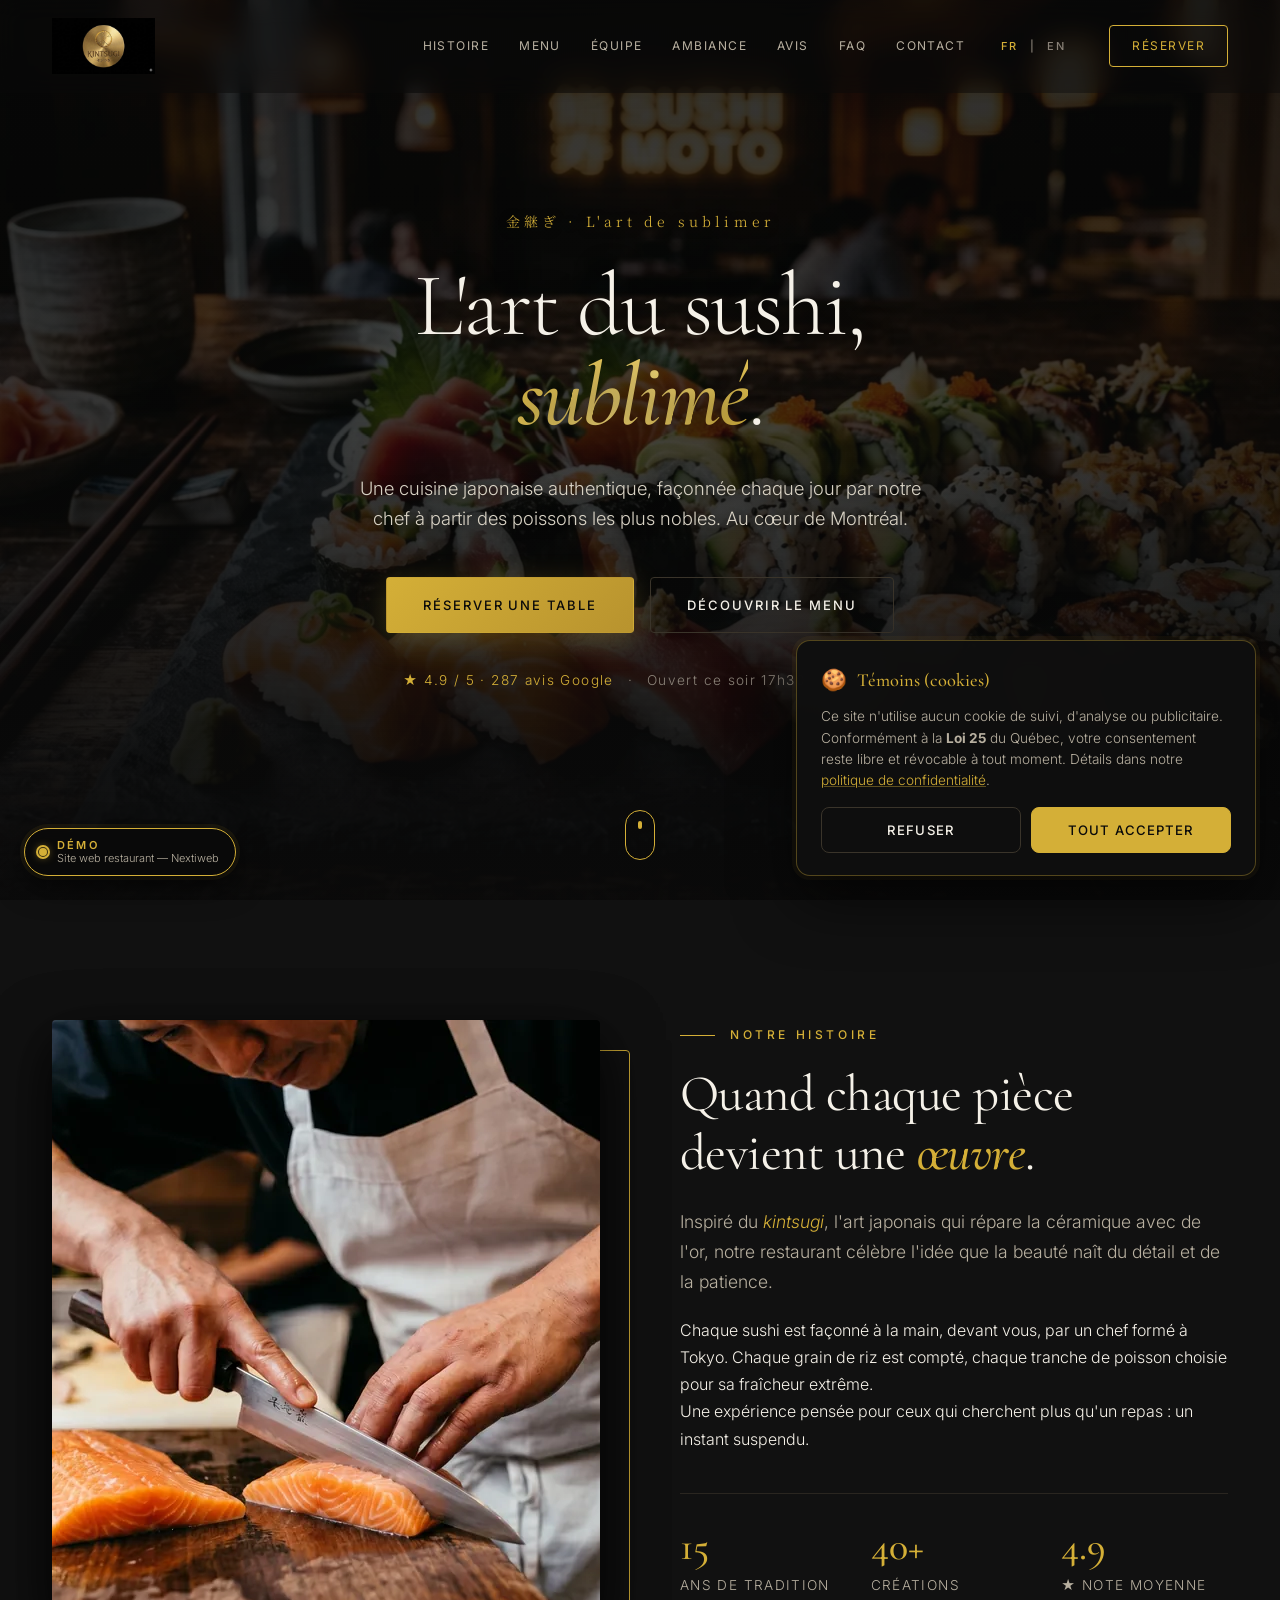
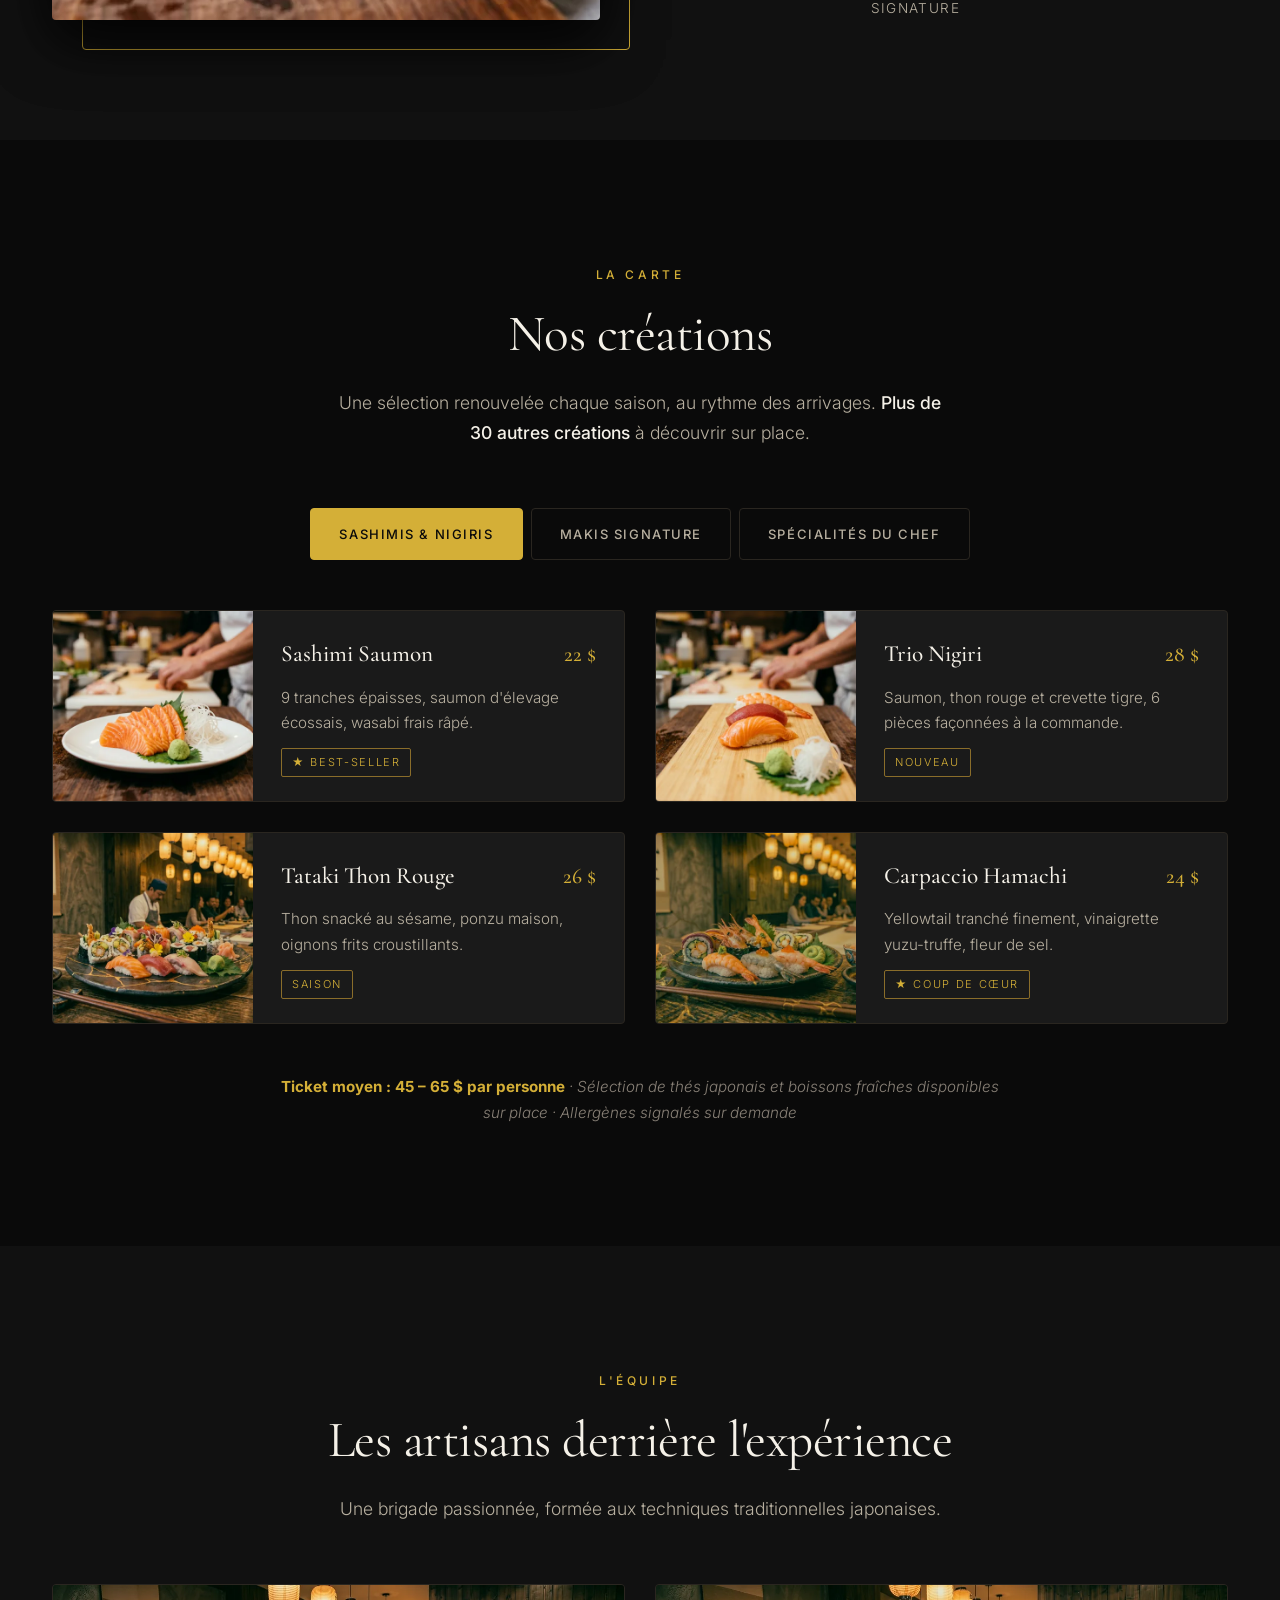
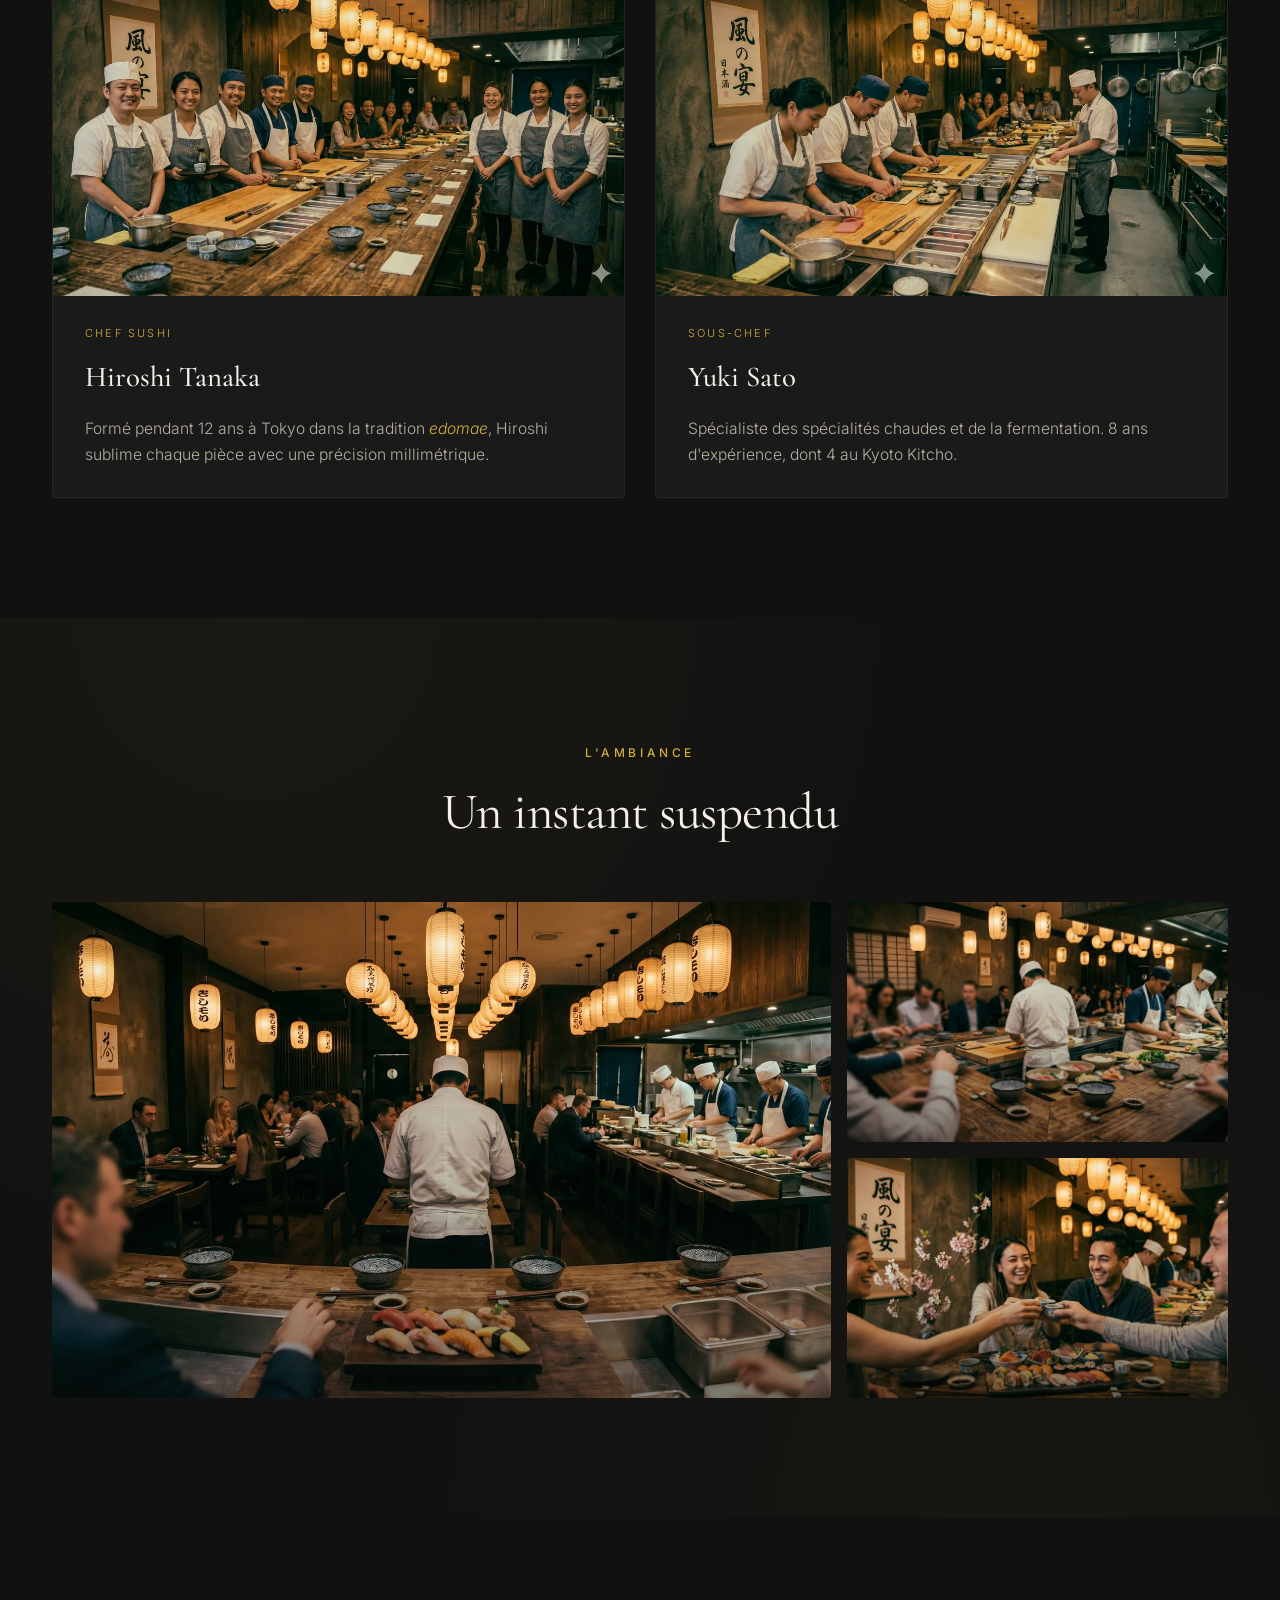
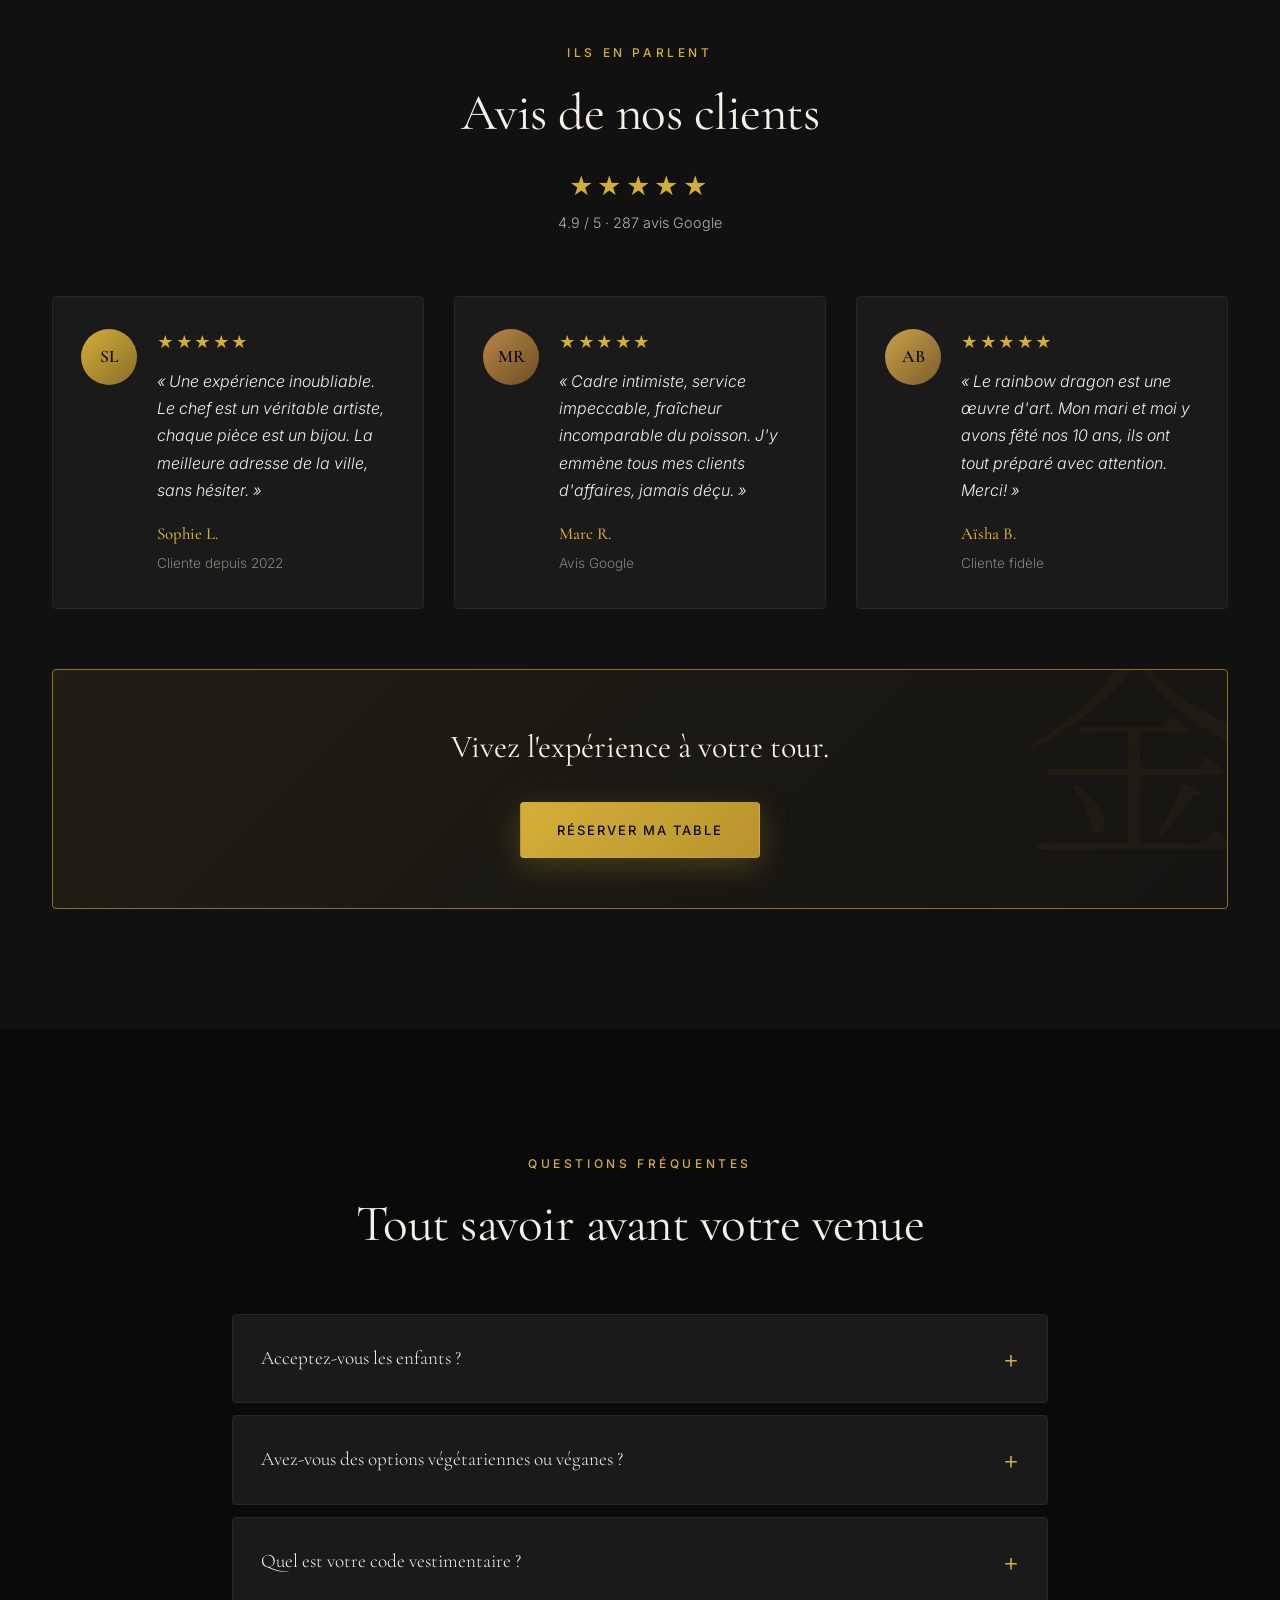
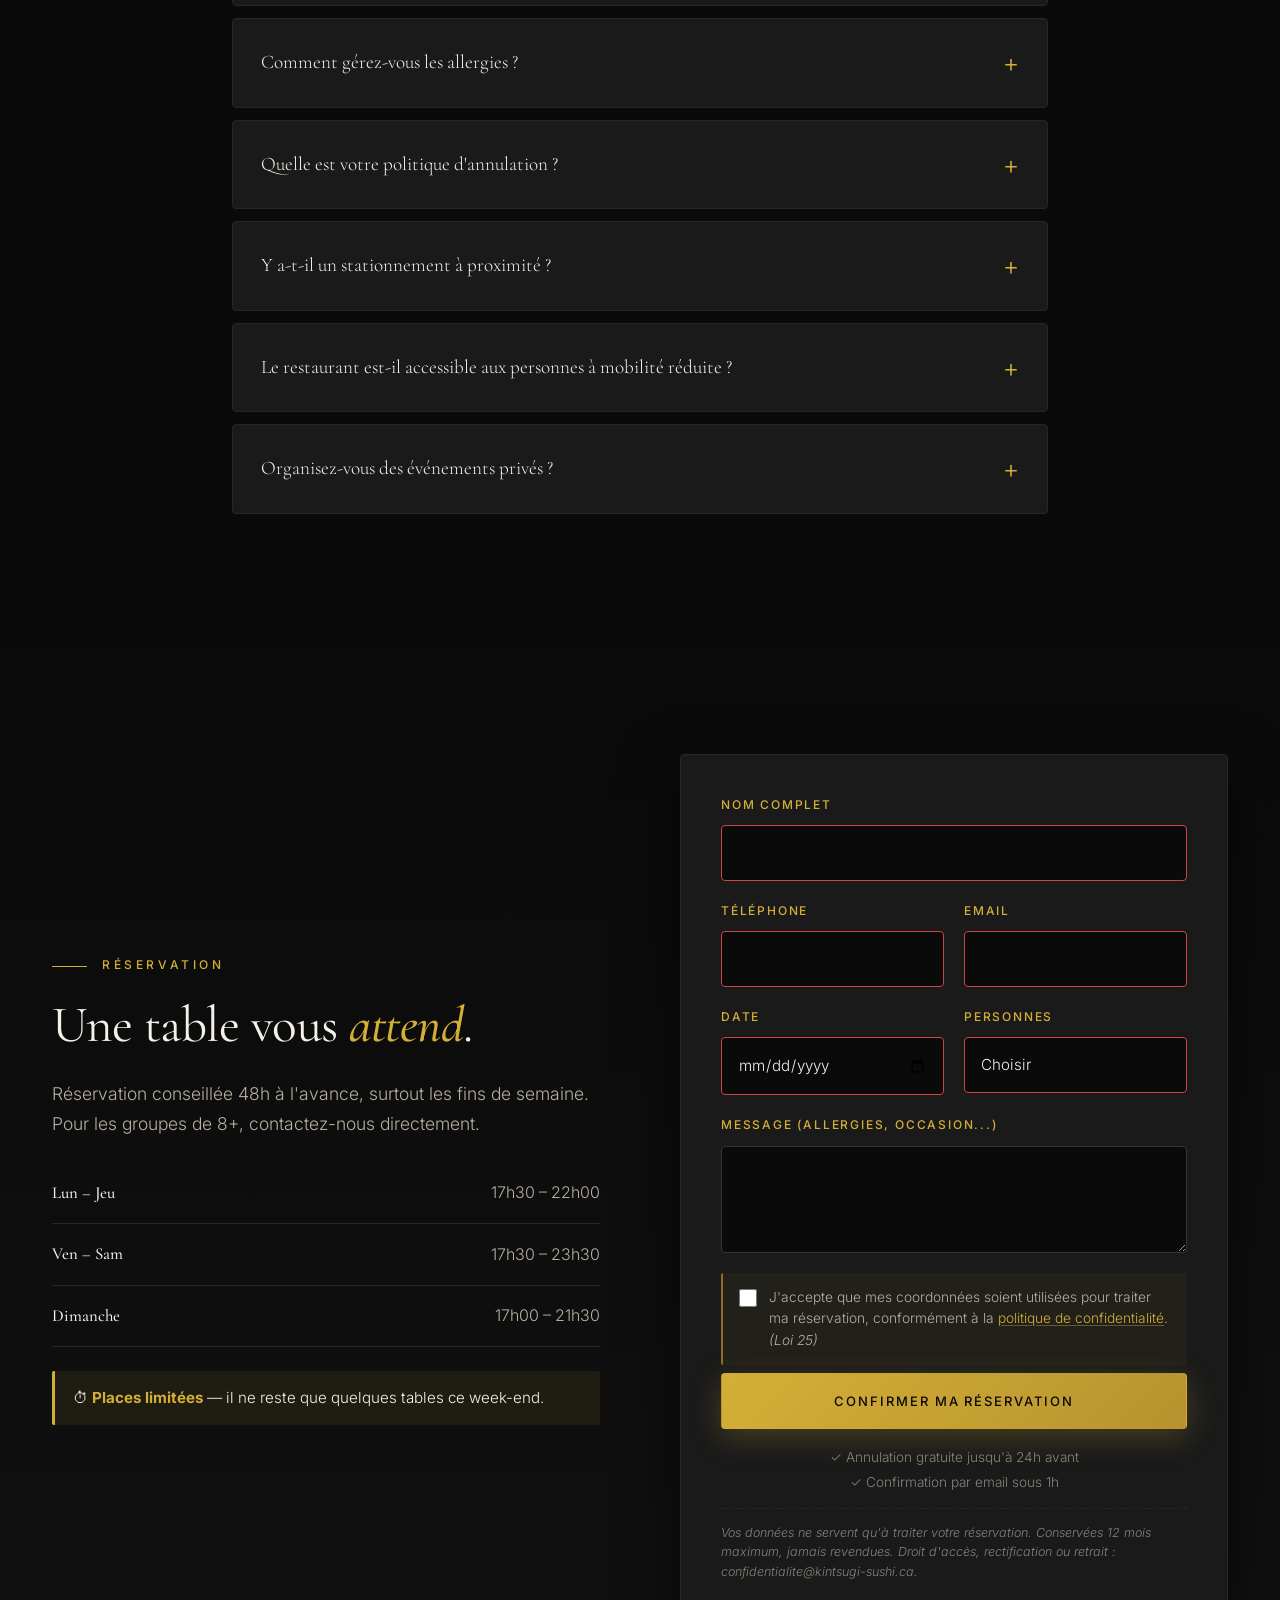
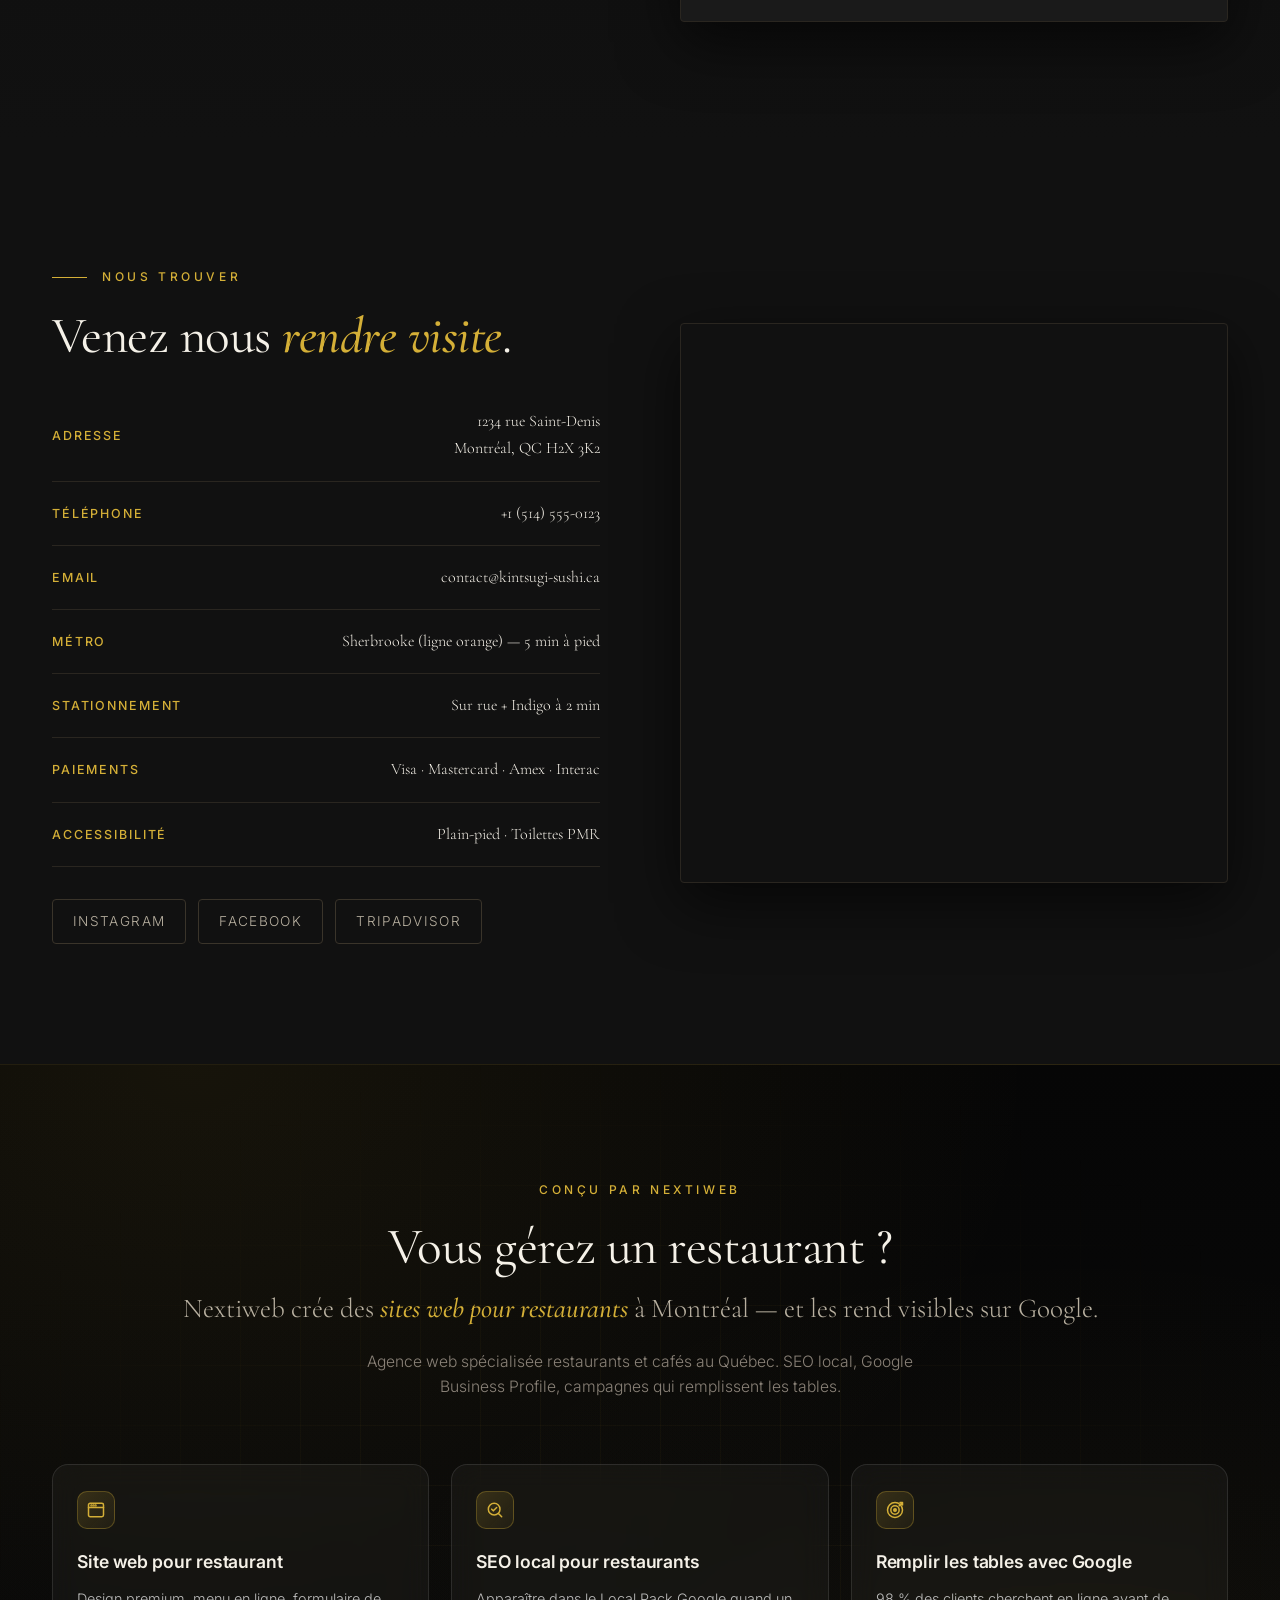
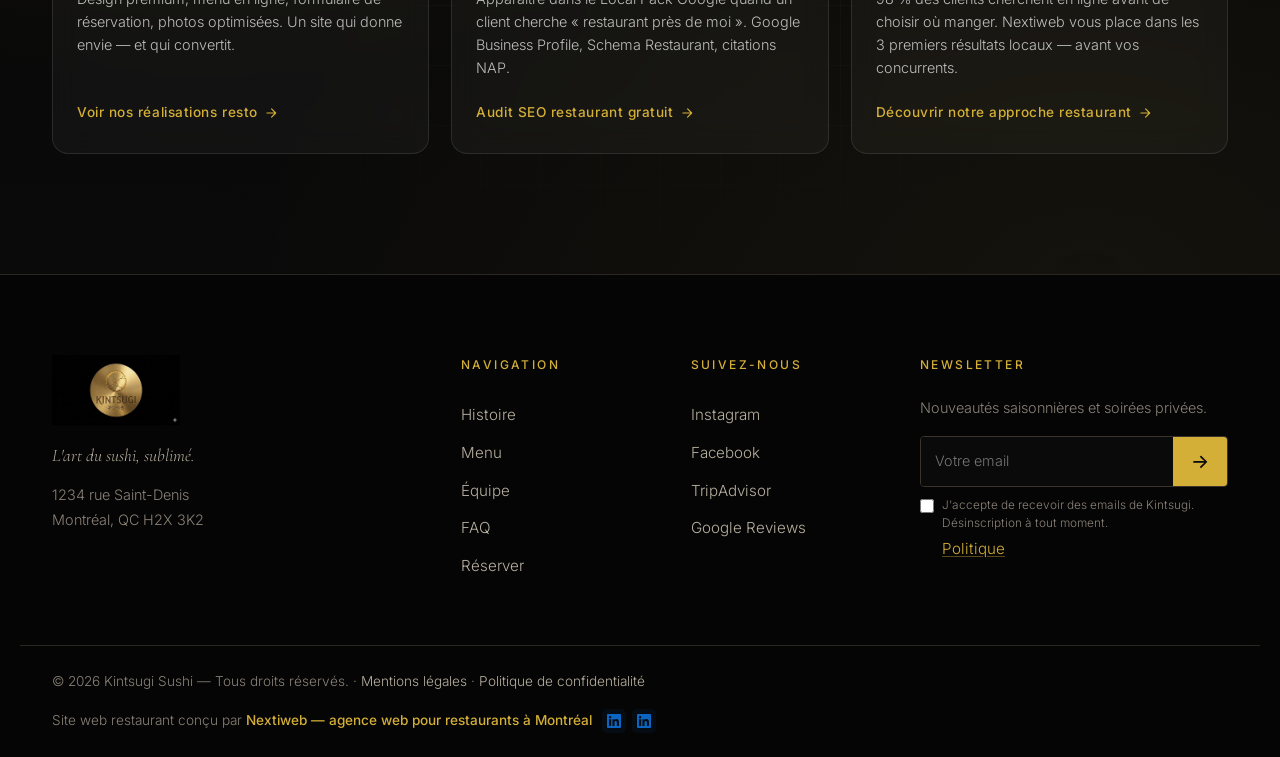
==== index.html @ 2fe322e0 "SEO images : renommage 22 fichiers + alts optimisés restaurant Montréal Noms de fichiers : - Espaces" ====
<!DOCTYPE html>
<html lang="fr-CA">
<head>
  <meta charset="UTF-8" />
  <meta name="viewport" content="width=device-width, initial-scale=1.0" />
  <meta name="theme-color" content="#0a0a0a" />

  <title>Kintsugi Sushi — Restaurant japonais d'exception | Montréal</title>
  <meta name="description" content="Kintsugi Sushi à Montréal : sushis, sashimis et créations signature préparés à la commande par notre chef formé à Tokyo. Réservez votre table en ligne." />
  <meta name="keywords" content="restaurant japonais montreal, sushi montreal, sashimi, omakase, restaurant gastronomique montreal" />
  <meta name="author" content="Kintsugi Sushi" />
  <meta name="robots" content="index, follow" />
  <link rel="canonical" href="https://restaurant-cafe.nextiwebstudio.ca/" />
  <link rel="alternate" hreflang="fr-CA" href="https://restaurant-cafe.nextiwebstudio.ca/" />
  <link rel="alternate" hreflang="en-CA" href="https://restaurant-cafe.nextiwebstudio.ca/index-en.html" />
  <link rel="alternate" hreflang="x-default" href="https://restaurant-cafe.nextiwebstudio.ca/" />

  <!-- Open Graph -->
  <meta property="og:locale" content="fr_CA" />
  <meta property="og:type" content="restaurant.restaurant" />
  <meta property="og:title" content="Kintsugi Sushi — L'art du sushi, sublimé" />
  <meta property="og:description" content="Restaurant japonais d'exception à Montréal. Cuisine traditionnelle, créations signature, ambiance feutrée." />
  <meta property="og:url" content="https://restaurant-cafe.nextiwebstudio.ca/" />
  <meta property="og:image" content="https://restaurant-cafe.nextiwebstudio.ca/images/optimized/site-web-restaurant-montreal-hero.jpg" />
  <meta property="og:image:secure_url" content="https://restaurant-cafe.nextiwebstudio.ca/images/optimized/site-web-restaurant-montreal-hero.jpg" />
  <meta property="og:image:type" content="image/jpeg" />
  <meta property="og:image:width" content="1920" />
  <meta property="og:image:height" content="1047" />
  <meta property="og:image:alt" content="Site web restaurant Montréal — démo réalisée par Nextiweb agence web restaurants" />
  <meta property="og:site_name" content="Kintsugi Sushi" />

  <!-- Twitter Card -->
  <meta name="twitter:card" content="summary_large_image" />
  <meta name="twitter:title" content="Kintsugi Sushi — Montréal" />
  <meta name="twitter:description" content="L'art du sushi, sublimé. Restaurant japonais d'exception à Montréal." />
  <meta name="twitter:image" content="https://restaurant-cafe.nextiwebstudio.ca/images/optimized/site-web-restaurant-montreal-hero.jpg" />

  <!-- Favicon -->
  <link rel="icon" type="image/png" href="images/optimized/logo-restaurant-kintsugi-montreal-transparent.png" />
  <link rel="apple-touch-icon" href="images/optimized/logo-restaurant-kintsugi-fond-noir.png" />

  <!-- Performance hints -->
  <link rel="preconnect" href="https://fonts.googleapis.com" />
  <link rel="preconnect" href="https://fonts.gstatic.com" crossorigin />
  <link rel="preload" as="image" href="images/optimized/site-web-restaurant-montreal-hero.webp" type="image/webp" fetchpriority="high" />
  <link rel="dns-prefetch" href="https://www.openstreetmap.org" />

  <!-- Fonts -->
  <link href="https://fonts.googleapis.com/css2?family=Cormorant+Garamond:wght@300;400;500;600;700&family=Inter:wght@300;400;500;600&family=Noto+Serif+JP:wght@400;600&display=swap" rel="stylesheet" />

  <!-- Styles -->
  <link rel="stylesheet" href="css/style.css" />

  <!-- ============ Schema.org : Restaurant ============ -->
  <script type="application/ld+json">
  {
    "@context": "https://schema.org",
    "@type": "Restaurant",
    "name": "Kintsugi Sushi",
    "image": [
      "https://restaurant-cafe.nextiwebstudio.ca/images/optimized/site-web-restaurant-montreal-hero.jpg",
      "https://restaurant-cafe.nextiwebstudio.ca/images/optimized/salle-restaurant-japonais-montreal.jpg",
      "https://restaurant-cafe.nextiwebstudio.ca/images/optimized/sashimi-saumon-restaurant-montreal.jpg"
    ],
    "@id": "https://restaurant-cafe.nextiwebstudio.ca/",
    "url": "https://restaurant-cafe.nextiwebstudio.ca/",
    "telephone": "+1-514-555-0123",
    "email": "contact@kintsugi-sushi.ca",
    "priceRange": "$$$",
    "servesCuisine": ["Japonais", "Sushi", "Asiatique"],
    "address": {
      "@type": "PostalAddress",
      "streetAddress": "1234 rue Saint-Denis",
      "addressLocality": "Montréal",
      "addressRegion": "QC",
      "postalCode": "H2X 3K2",
      "addressCountry": "CA"
    },
    "geo": {
      "@type": "GeoCoordinates",
      "latitude": 45.5185,
      "longitude": -73.5681
    },
    "openingHoursSpecification": [
      { "@type": "OpeningHoursSpecification", "dayOfWeek": ["Monday","Tuesday","Wednesday","Thursday"], "opens": "17:30", "closes": "22:00" },
      { "@type": "OpeningHoursSpecification", "dayOfWeek": ["Friday","Saturday"], "opens": "17:30", "closes": "23:30" },
      { "@type": "OpeningHoursSpecification", "dayOfWeek": "Sunday", "opens": "17:00", "closes": "21:30" }
    ],
    "acceptsReservations": "True",
    "paymentAccepted": "Visa, Mastercard, American Express, Interac, Comptant",
    "menu": "https://restaurant-cafe.nextiwebstudio.ca/#menu",
    "sameAs": [
      "https://www.instagram.com/kintsugi.sushi",
      "https://www.facebook.com/kintsugi.sushi"
    ]
  }
  </script>
</head>
<body>

  <!-- Skip to content (a11y) -->
  <a href="#main" class="skip-link">Aller au contenu principal</a>

  <!-- ============ HEADER ============ -->
  <header class="header" id="header" role="banner">
    <div class="header__inner">
      <a href="#hero" class="header__logo" aria-label="Kintsugi — Accueil">
        <img src="images/optimized/logo-restaurant-kintsugi-fond-noir.jpg" alt="Logo Kintsugi" width="180" height="98" />
      </a>

      <nav class="header__nav" id="nav" aria-label="Navigation principale">
        <a href="#histoire" class="header__link">Histoire</a>
        <a href="#menu" class="header__link">Menu</a>
        <a href="#equipe" class="header__link">Équipe</a>
        <a href="#ambiance" class="header__link">Ambiance</a>
        <a href="#avis" class="header__link">Avis</a>
        <a href="#faq" class="header__link">FAQ</a>
        <a href="#contact" class="header__link">Contact</a>
        <div class="lang-switch" aria-label="Choix de la langue">
          <a href="index.html" class="lang-switch__link is-active" hreflang="fr-CA" lang="fr-CA">FR</a>
          <span aria-hidden="true">|</span>
          <a href="index-en.html" class="lang-switch__link" hreflang="en-CA" lang="en-CA">EN</a>
        </div>
        <a href="#reserver" class="header__link header__cta">Réserver</a>
      </nav>

      <button class="header__burger" id="burger" aria-label="Ouvrir le menu" aria-expanded="false" aria-controls="nav">
        <span></span><span></span><span></span>
      </button>
    </div>
  </header>

  <main id="main">

  <!-- ============ HERO ============ -->
  <section class="hero" id="hero" aria-label="Présentation Kintsugi">
    <picture class="hero__bg">
      <source srcset="images/optimized/site-web-restaurant-montreal-hero.webp" type="image/webp" />
      <img src="images/optimized/site-web-restaurant-montreal-hero.jpg" alt="Plateau de sushis — site web restaurant gastronomique Montréal par Nextiweb" width="1920" height="1047" fetchpriority="high" />
    </picture>
    <div class="hero__overlay"></div>
    <div class="hero__content">
      <span class="hero__kicker">金継ぎ · L'art de sublimer</span>
      <h1 class="hero__title">L'art du sushi,<br/><em>sublimé</em>.</h1>
      <p class="hero__subtitle">Une cuisine japonaise authentique, façonnée chaque jour par notre chef à partir des poissons les plus nobles. Au cœur de Montréal.</p>
      <div class="hero__actions">
        <a href="#reserver" class="btn btn--gold">Réserver une table</a>
        <a href="#menu" class="btn btn--ghost">Découvrir le menu</a>
      </div>
      <div class="hero__trust">
        <span>★ 4.9 / 5 · 287 avis Google</span>
        <span aria-hidden="true">·</span>
        <span>Ouvert ce soir 17h30 → 22h00</span>
      </div>
    </div>
    <a href="#histoire" class="hero__scroll" aria-label="Défiler vers la suite">
      <span></span>
    </a>
  </section>

  <!-- ============ HISTOIRE ============ -->
  <section class="section section--dark" id="histoire" aria-labelledby="histoire-title">
    <div class="container container--split">
      <div class="split__media">
        <picture>
          <source srcset="images/optimized/chef-sushi-restaurant-japonais-montreal.webp" type="image/webp" />
          <img src="images/optimized/chef-sushi-restaurant-japonais-montreal.jpg" alt="Chef préparant un sushi à la main — restaurant japonais Montréal agence web Nextiweb" width="1100" height="600" loading="lazy" />
        </picture>
        <div class="split__media-deco"></div>
      </div>
      <div class="split__content">
        <span class="eyebrow">Notre histoire</span>
        <h2 id="histoire-title" class="section__title">Quand chaque pièce<br/>devient une <em>œuvre</em>.</h2>
        <p class="section__lead">
          Inspiré du <em>kintsugi</em>, l'art japonais qui répare la céramique avec de l'or, notre restaurant célèbre l'idée que la beauté naît du détail et de la patience.
        </p>
        <p>
          Chaque sushi est façonné à la main, devant vous, par un chef formé à Tokyo. Chaque grain de riz est compté, chaque tranche de poisson choisie pour sa fraîcheur extrême.
        </p>
        <p>
          Une expérience pensée pour ceux qui cherchent plus qu'un repas : un instant suspendu.
        </p>
        <div class="stats">
          <div class="stat"><strong>15</strong><span>ans de tradition</span></div>
          <div class="stat"><strong>40+</strong><span>créations signature</span></div>
          <div class="stat"><strong>4.9</strong><span>★ note moyenne</span></div>
        </div>
      </div>
    </div>
  </section>

  <!-- ============ MENU ============ -->
  <section class="section section--menu" id="menu" aria-labelledby="menu-title">
    <div class="container">
      <div class="section__header">
        <span class="eyebrow">La carte</span>
        <h2 id="menu-title" class="section__title section__title--center">Nos créations</h2>
        <p class="section__lead section__lead--center">
          Une sélection renouvelée chaque saison, au rythme des arrivages. <strong>Plus de 30 autres créations</strong> à découvrir sur place.
        </p>
      </div>

      <div class="menu__tabs" role="tablist" aria-label="Catégories du menu">
        <button class="menu__tab is-active" data-tab="sashimis" role="tab" aria-selected="true">Sashimis &amp; Nigiris</button>
        <button class="menu__tab" data-tab="makis" role="tab" aria-selected="false">Makis Signature</button>
        <button class="menu__tab" data-tab="chauds" role="tab" aria-selected="false">Spécialités du Chef</button>
      </div>

      <!-- Sashimis (3) -->
      <div class="menu__panel is-active" data-panel="sashimis" role="tabpanel">
        <div class="menu__grid">
          <article class="dish">
            <div class="dish__img">
              <picture><source srcset="images/optimized/sashimi-saumon-restaurant-montreal.webp" type="image/webp" /><img src="images/optimized/sashimi-saumon-restaurant-montreal.jpg" alt="Sashimi de saumon frais — restaurant japonais Montréal" width="800" height="436" loading="lazy" /></picture>
            </div>
            <div class="dish__body">
              <div class="dish__head"><h3>Sashimi Saumon</h3><span class="dish__price">22 $</span></div>
              <p>9 tranches épaisses, saumon d'élevage écossais, wasabi frais râpé.</p>
              <span class="dish__tag">★ Best-seller</span>
            </div>
          </article>
          <article class="dish">
            <div class="dish__img">
              <picture><source srcset="images/optimized/trio-nigiri-restaurant-sushi-montreal.webp" type="image/webp" /><img src="images/optimized/trio-nigiri-restaurant-sushi-montreal.jpg" alt="Trio de nigiris façonnés à la main — restaurant sushi Montréal" width="800" height="436" loading="lazy" /></picture>
            </div>
            <div class="dish__body">
              <div class="dish__head"><h3>Trio Nigiri</h3><span class="dish__price">28 $</span></div>
              <p>Saumon, thon rouge et crevette tigre, 6 pièces façonnées à la commande.</p>
              <span class="dish__tag">Nouveau</span>
            </div>
          </article>
          <article class="dish">
            <div class="dish__img">
              <picture><source srcset="images/optimized/tataki-thon-rouge-restaurant-montreal.webp" type="image/webp" /><img src="images/optimized/tataki-thon-rouge-restaurant-montreal.jpg" alt="Tataki de thon rouge — restaurant japonais Montréal" width="800" height="436" loading="lazy" /></picture>
            </div>
            <div class="dish__body">
              <div class="dish__head"><h3>Tataki Thon Rouge</h3><span class="dish__price">26 $</span></div>
              <p>Thon snacké au sésame, ponzu maison, oignons frits croustillants.</p>
              <span class="dish__tag">Saison</span>
            </div>
          </article>
          <article class="dish">
            <div class="dish__img">
              <picture><source srcset="images/optimized/carpaccio-hamachi-restaurant-montreal.webp" type="image/webp" /><img src="images/optimized/carpaccio-hamachi-restaurant-montreal.jpg" alt="Carpaccio Hamachi — restaurant gastronomique Montréal" width="800" height="436" loading="lazy" /></picture>
            </div>
            <div class="dish__body">
              <div class="dish__head"><h3>Carpaccio Hamachi</h3><span class="dish__price">24 $</span></div>
              <p>Yellowtail tranché finement, vinaigrette yuzu-truffe, fleur de sel.</p>
              <span class="dish__tag">★ Coup de cœur</span>
            </div>
          </article>
        </div>
      </div>

      <!-- Makis (4) -->
      <div class="menu__panel" data-panel="makis" role="tabpanel" hidden>
        <div class="menu__grid">
          <article class="dish">
            <div class="dish__img">
              <picture><source srcset="images/optimized/california-roll-restaurant-montreal.webp" type="image/webp" /><img src="images/optimized/california-roll-restaurant-montreal.jpg" alt="California Roll premium — restaurant sushi Montréal" width="800" height="436" loading="lazy" /></picture>
            </div>
            <div class="dish__body">
              <div class="dish__head"><h3>California Premium</h3><span class="dish__price">18 $</span></div>
              <p>Crabe royal, avocat, concombre, tobiko orange. 8 pièces.</p>
              <span class="dish__tag">Classique</span>
            </div>
          </article>
          <article class="dish">
            <div class="dish__img">
              <picture><source srcset="images/optimized/rainbow-dragon-roll-sushi-montreal.webp" type="image/webp" /><img src="images/optimized/rainbow-dragon-roll-sushi-montreal.jpg" alt="Rainbow Dragon Roll signature — restaurant japonais Montréal" width="800" height="436" loading="lazy" /></picture>
            </div>
            <div class="dish__body">
              <div class="dish__head"><h3>Rainbow Dragon</h3><span class="dish__price">26 $</span></div>
              <p>Roll signature, 5 poissons en arc-en-ciel, sauce ponzu maison.</p>
              <span class="dish__tag">★ Signature</span>
            </div>
          </article>
          <article class="dish">
            <div class="dish__img">
              <picture><source srcset="images/optimized/spicy-tuna-roll-sushi-restaurant-montreal.webp" type="image/webp" /><img src="images/optimized/spicy-tuna-roll-sushi-restaurant-montreal.jpg" alt="Spicy Tuna Roll — restaurant sushi Montréal" width="800" height="436" loading="lazy" /></picture>
            </div>
            <div class="dish__body">
              <div class="dish__head"><h3>Spicy Tuna</h3><span class="dish__price">19 $</span></div>
              <p>Thon rouge épicé, mayo togarashi, concombre, sésame noir. 8 pièces.</p>
              <span class="dish__tag">Épicé</span>
            </div>
          </article>
          <article class="dish">
            <div class="dish__img">
              <picture><source srcset="images/optimized/maki-vegetarien-restaurant-montreal.webp" type="image/webp" /><img src="images/optimized/maki-vegetarien-restaurant-montreal.jpg" alt="Maki végétarien — restaurant Montréal site web Nextiweb" width="800" height="436" loading="lazy" /></picture>
            </div>
            <div class="dish__body">
              <div class="dish__head"><h3>Jardin du Chef</h3><span class="dish__price">16 $</span></div>
              <p>Avocat, mangue, concombre, asperge tempura, sauce miso doux. 100% végétarien.</p>
              <span class="dish__tag">🌱 Végé</span>
            </div>
          </article>
        </div>
      </div>

      <!-- Spécialités (3) -->
      <div class="menu__panel" data-panel="chauds" role="tabpanel" hidden>
        <div class="menu__grid">
          <article class="dish">
            <div class="dish__img">
              <picture><source srcset="images/optimized/chirashi-chef-restaurant-japonais-montreal.webp" type="image/webp" /><img src="images/optimized/chirashi-chef-restaurant-japonais-montreal.jpg" alt="Chirashi du chef — restaurant gastronomique japonais Montréal" width="800" height="436" loading="lazy" /></picture>
            </div>
            <div class="dish__body">
              <div class="dish__head"><h3>Chirashi du Chef</h3><span class="dish__price">32 $</span></div>
              <p>Bol de riz vinaigré, 8 poissons crus de saison, ikura, tamago.</p>
              <span class="dish__tag">★ Best-seller</span>
            </div>
          </article>
          <article class="dish">
            <div class="dish__img">
              <picture><source srcset="images/optimized/tartare-thon-restaurant-gastronomique-montreal.webp" type="image/webp" /><img src="images/optimized/tartare-thon-restaurant-gastronomique-montreal.jpg" alt="Tartare de thon rouge akami — restaurant japonais Montréal" width="800" height="436" loading="lazy" /></picture>
            </div>
            <div class="dish__body">
              <div class="dish__head"><h3>Tartare Akami</h3><span class="dish__price">24 $</span></div>
              <p>Thon rouge taillé au couteau, huile de sésame, gingembre confit.</p>
              <span class="dish__tag">Saison</span>
            </div>
          </article>
          <article class="dish">
            <div class="dish__img">
              <picture><source srcset="images/optimized/omakase-menu-restaurant-gastronomique-montreal.webp" type="image/webp" /><img src="images/optimized/omakase-menu-restaurant-gastronomique-montreal.jpg" alt="Omakase 7 services — restaurant gastronomique Montréal" width="800" height="436" loading="lazy" /></picture>
            </div>
            <div class="dish__body">
              <div class="dish__head"><h3>Omakase 7 services</h3><span class="dish__price">95 $</span></div>
              <p>Menu dégustation surprise composé devant vous par le chef. Réservation requise.</p>
              <span class="dish__tag">★ Expérience</span>
            </div>
          </article>
          <article class="dish">
            <div class="dish__img">
              <picture><source srcset="images/optimized/carpaccio-hamachi-restaurant-montreal.webp" type="image/webp" /><img src="images/optimized/carpaccio-hamachi-restaurant-montreal.jpg" alt="Bento découverte — restaurant japonais Montréal Nextiweb" width="800" height="436" loading="lazy" /></picture>
            </div>
            <div class="dish__body">
              <div class="dish__head"><h3>Bento Découverte</h3><span class="dish__price">36 $</span></div>
              <p>Plateau dégustation : 8 préparations en miniature, idéal pour partager à deux.</p>
              <span class="dish__tag">À partager</span>
            </div>
          </article>
        </div>
      </div>

      <p class="menu__note">
        <strong>Ticket moyen : 45 – 65 $ par personne</strong> · Sélection de thés japonais et boissons fraîches disponibles sur place · Allergènes signalés sur demande
      </p>
    </div>
  </section>

  <!-- ============ ÉQUIPE ============ -->
  <section class="section section--dark" id="equipe" aria-labelledby="equipe-title">
    <div class="container">
      <div class="section__header">
        <span class="eyebrow">L'équipe</span>
        <h2 id="equipe-title" class="section__title section__title--center">Les artisans derrière l'expérience</h2>
        <p class="section__lead section__lead--center">
          Une brigade passionnée, formée aux techniques traditionnelles japonaises.
        </p>
      </div>
      <div class="team">
        <article class="team__member">
          <div class="team__photo">
            <picture><source srcset="images/optimized/chef-sushi-restaurant-montreal-nextiweb.webp" type="image/webp" /><img src="images/optimized/chef-sushi-restaurant-montreal-nextiweb.jpg" alt="Chef sushi restaurant japonais Montréal — site web réalisé par Nextiweb agence web" width="1100" height="600" loading="lazy" /></picture>
          </div>
          <div class="team__info">
            <span class="team__role">Chef Sushi</span>
            <h3>Hiroshi Tanaka</h3>
            <p>Formé pendant 12 ans à Tokyo dans la tradition <em>edomae</em>, Hiroshi sublime chaque pièce avec une précision millimétrique.</p>
          </div>
        </article>
        <article class="team__member">
          <div class="team__photo">
            <picture><source srcset="images/optimized/equipe-restaurant-japonais-montreal.webp" type="image/webp" /><img src="images/optimized/equipe-restaurant-japonais-montreal.jpg" alt="Équipe restaurant japonais Montréal — Nextiweb agence web restaurants" width="1100" height="600" loading="lazy" /></picture>
          </div>
          <div class="team__info">
            <span class="team__role">Sous-Chef</span>
            <h3>Yuki Sato</h3>
            <p>Spécialiste des spécialités chaudes et de la fermentation. 8 ans d'expérience, dont 4 au Kyoto Kitcho.</p>
          </div>
        </article>
      </div>
    </div>
  </section>

  <!-- ============ AMBIANCE ============ -->
  <section class="section section--ambiance" id="ambiance" aria-labelledby="ambiance-title">
    <div class="container">
      <div class="section__header">
        <span class="eyebrow">L'ambiance</span>
        <h2 id="ambiance-title" class="section__title section__title--center">Un instant suspendu</h2>
      </div>
      <div class="gallery">
        <div class="gallery__item gallery__item--lg">
          <picture><source srcset="images/optimized/salle-restaurant-japonais-montreal.webp" type="image/webp" /><img src="images/optimized/salle-restaurant-japonais-montreal.jpg" alt="Salle restaurant japonais Montréal — exemple site web restaurant par Nextiweb" width="1600" height="873" loading="lazy" /></picture>
        </div>
        <div class="gallery__item">
          <picture><source srcset="images/optimized/comptoir-chef-sushi-montreal.webp" type="image/webp" /><img src="images/optimized/comptoir-chef-sushi-montreal.jpg" alt="Comptoir chef sushi — restaurant Montréal site web professionnel" width="900" height="491" loading="lazy" /></picture>
        </div>
        <div class="gallery__item">
          <picture><source srcset="images/optimized/ambiance-restaurant-montreal-soiree.webp" type="image/webp" /><img src="images/optimized/ambiance-restaurant-montreal-soiree.jpg" alt="Ambiance soirée restaurant Montréal — site web restaurant Nextiweb" width="900" height="491" loading="lazy" /></picture>
        </div>
      </div>
    </div>
  </section>

  <!-- ============ AVIS ============ -->
  <section class="section section--dark" id="avis" aria-labelledby="avis-title">
    <div class="container">
      <div class="section__header">
        <span class="eyebrow">Ils en parlent</span>
        <h2 id="avis-title" class="section__title section__title--center">Avis de nos clients</h2>
        <div class="rating">
          <span class="rating__stars" aria-hidden="true">★★★★★</span>
          <span class="rating__text">4.9 / 5 · 287 avis Google</span>
        </div>
      </div>

      <div class="reviews">
        <article class="review">
          <div class="review__avatar" style="--c1:#d4af37; --c2:#8a6d2a;" aria-hidden="true">SL</div>
          <div class="review__body">
            <div class="review__stars" aria-label="5 étoiles sur 5">★★★★★</div>
            <p>« Une expérience inoubliable. Le chef est un véritable artiste, chaque pièce est un bijou. La meilleure adresse de la ville, sans hésiter. »</p>
            <strong>Sophie L.</strong><span>Cliente depuis 2022</span>
          </div>
        </article>
        <article class="review">
          <div class="review__avatar" style="--c1:#b88746; --c2:#6e4f25;" aria-hidden="true">MR</div>
          <div class="review__body">
            <div class="review__stars" aria-label="5 étoiles sur 5">★★★★★</div>
            <p>« Cadre intimiste, service impeccable, fraîcheur incomparable du poisson. J'y emmène tous mes clients d'affaires, jamais déçu. »</p>
            <strong>Marc R.</strong><span>Avis Google</span>
          </div>
        </article>
        <article class="review">
          <div class="review__avatar" style="--c1:#c9a14a; --c2:#7c5e2a;" aria-hidden="true">AB</div>
          <div class="review__body">
            <div class="review__stars" aria-label="5 étoiles sur 5">★★★★★</div>
            <p>« Le rainbow dragon est une œuvre d'art. Mon mari et moi y avons fêté nos 10 ans, ils ont tout préparé avec attention. Merci! »</p>
            <strong>Aïsha B.</strong><span>Cliente fidèle</span>
          </div>
        </article>
      </div>

      <div class="cta-banner">
        <h3>Vivez l'expérience à votre tour.</h3>
        <a href="#reserver" class="btn btn--gold">Réserver ma table</a>
      </div>
    </div>
  </section>

  <!-- ============ FAQ ============ -->
  <section class="section section--menu" id="faq" aria-labelledby="faq-title">
    <div class="container container--narrow">
      <div class="section__header">
        <span class="eyebrow">Questions fréquentes</span>
        <h2 id="faq-title" class="section__title section__title--center">Tout savoir avant votre venue</h2>
      </div>

      <div class="faq" itemscope itemtype="https://schema.org/FAQPage">
        <details class="faq__item" itemscope itemprop="mainEntity" itemtype="https://schema.org/Question">
          <summary itemprop="name">Acceptez-vous les enfants ?</summary>
          <div itemscope itemprop="acceptedAnswer" itemtype="https://schema.org/Answer">
            <p itemprop="text">Oui, les enfants sont les bienvenus. Une chaise haute est disponible sur demande, et notre chef peut adapter certaines créations pour les jeunes palais.</p>
          </div>
        </details>
        <details class="faq__item" itemscope itemprop="mainEntity" itemtype="https://schema.org/Question">
          <summary itemprop="name">Avez-vous des options végétariennes ou véganes ?</summary>
          <div itemscope itemprop="acceptedAnswer" itemtype="https://schema.org/Answer">
            <p itemprop="text">Absolument. Notre maki "Jardin du Chef" est 100% végétarien, et plusieurs créations peuvent être adaptées en vegan. Signalez vos préférences à la réservation.</p>
          </div>
        </details>
        <details class="faq__item" itemscope itemprop="mainEntity" itemtype="https://schema.org/Question">
          <summary itemprop="name">Quel est votre code vestimentaire ?</summary>
          <div itemscope itemprop="acceptedAnswer" itemtype="https://schema.org/Answer">
            <p itemprop="text">Tenue de ville recommandée (smart casual). Pas de tenue de sport ni de short. Nous tenons à préserver l'atmosphère raffinée du restaurant.</p>
          </div>
        </details>
        <details class="faq__item" itemscope itemprop="mainEntity" itemtype="https://schema.org/Question">
          <summary itemprop="name">Comment gérez-vous les allergies ?</summary>
          <div itemscope itemprop="acceptedAnswer" itemtype="https://schema.org/Answer">
            <p itemprop="text">Tous les allergènes sont signalés sur demande. Mentionnez vos allergies à la réservation : notre chef adaptera votre menu en conséquence.</p>
          </div>
        </details>
        <details class="faq__item" itemscope itemprop="mainEntity" itemtype="https://schema.org/Question">
          <summary itemprop="name">Quelle est votre politique d'annulation ?</summary>
          <div itemscope itemprop="acceptedAnswer" itemtype="https://schema.org/Answer">
            <p itemprop="text">Annulation gratuite jusqu'à 24h avant la réservation. Au-delà, des frais de 25 $/personne peuvent s'appliquer pour les groupes de 6+.</p>
          </div>
        </details>
        <details class="faq__item" itemscope itemprop="mainEntity" itemtype="https://schema.org/Question">
          <summary itemprop="name">Y a-t-il un stationnement à proximité ?</summary>
          <div itemscope itemprop="acceptedAnswer" itemtype="https://schema.org/Answer">
            <p itemprop="text">Stationnement payant sur rue (gratuit après 21h). Stationnement Indigo à 2 minutes à pied. Métro Sherbrooke (ligne orange) à 5 minutes.</p>
          </div>
        </details>
        <details class="faq__item" itemscope itemprop="mainEntity" itemtype="https://schema.org/Question">
          <summary itemprop="name">Le restaurant est-il accessible aux personnes à mobilité réduite ?</summary>
          <div itemscope itemprop="acceptedAnswer" itemtype="https://schema.org/Answer">
            <p itemprop="text">Oui, l'entrée est de plain-pied et nos toilettes sont accessibles PMR. N'hésitez pas à nous prévenir pour réserver une table adaptée.</p>
          </div>
        </details>
        <details class="faq__item" itemscope itemprop="mainEntity" itemtype="https://schema.org/Question">
          <summary itemprop="name">Organisez-vous des événements privés ?</summary>
          <div itemscope itemprop="acceptedAnswer" itemtype="https://schema.org/Answer">
            <p itemprop="text">Oui, privatisations possibles à partir de 20 personnes. Anniversaires, événements d'entreprise, fiançailles : contactez-nous pour un devis personnalisé.</p>
          </div>
        </details>
      </div>
    </div>
  </section>

  <!-- ============ RÉSERVATION ============ -->
  <section class="section section--reserve" id="reserver" aria-labelledby="reserver-title">
    <div class="container container--split">
      <div class="split__content">
        <span class="eyebrow">Réservation</span>
        <h2 id="reserver-title" class="section__title">Une table vous <em>attend</em>.</h2>
        <p class="section__lead">
          Réservation conseillée 48h à l'avance, surtout les fins de semaine. Pour les groupes de 8+, contactez-nous directement.
        </p>
        <ul class="info-list">
          <li><strong>Lun – Jeu</strong><span>17h30 – 22h00</span></li>
          <li><strong>Ven – Sam</strong><span>17h30 – 23h30</span></li>
          <li><strong>Dimanche</strong><span>17h00 – 21h30</span></li>
        </ul>
        <p class="reserve__urgency">⏱ <strong>Places limitées</strong> — il ne reste que quelques tables ce week-end.</p>
      </div>

      <form class="form" id="reservationForm" novalidate aria-label="Formulaire de réservation">
        <div class="form__row">
          <label class="form__field">
            <span>Nom complet</span>
            <input type="text" name="name" required autocomplete="name" />
          </label>
        </div>
        <div class="form__row form__row--2">
          <label class="form__field">
            <span>Téléphone</span>
            <input type="tel" name="phone" required autocomplete="tel" />
          </label>
          <label class="form__field">
            <span>Email</span>
            <input type="email" name="email" required autocomplete="email" />
          </label>
        </div>
        <div class="form__row form__row--2">
          <label class="form__field">
            <span>Date</span>
            <input type="date" name="date" required />
          </label>
          <label class="form__field">
            <span>Personnes</span>
            <select name="guests" required>
              <option value="">Choisir</option>
              <option>1 personne</option>
              <option>2 personnes</option>
              <option>3 personnes</option>
              <option>4 personnes</option>
              <option>5 personnes</option>
              <option>6 personnes</option>
              <option>7+ personnes</option>
            </select>
          </label>
        </div>
        <div class="form__row">
          <label class="form__field">
            <span>Message (allergies, occasion...)</span>
            <textarea name="message" rows="3"></textarea>
          </label>
        </div>

        <div class="form__consent">
          <label>
            <input type="checkbox" name="consent" required />
            <span>J'accepte que mes coordonnées soient utilisées pour traiter ma réservation, conformément à la <a href="politique-confidentialite.html">politique de confidentialité</a>. <em>(Loi 25)</em></span>
          </label>
        </div>

        <button type="submit" class="btn btn--gold btn--full">Confirmer ma réservation</button>
        <p class="form__note">
          ✓ Annulation gratuite jusqu'à 24h avant<br/>
          ✓ Confirmation par email sous 1h
        </p>
        <p class="form__privacy-info">
          Vos données ne servent qu'à traiter votre réservation. Conservées 12 mois maximum, jamais revendues. Droit d'accès, rectification ou retrait : <a href="mailto:confidentialite@kintsugi-sushi.ca">confidentialite@kintsugi-sushi.ca</a>.
        </p>
      </form>
    </div>
  </section>

  <!-- ============ CONTACT ============ -->
  <section class="section section--contact" id="contact" aria-labelledby="contact-title">
    <div class="container container--split">
      <div class="split__content">
        <span class="eyebrow">Nous trouver</span>
        <h2 id="contact-title" class="section__title">Venez nous <em>rendre visite</em>.</h2>
        <ul class="info-list info-list--lg">
          <li>
            <strong>Adresse</strong>
            <span>1234 rue Saint-Denis<br/>Montréal, QC H2X 3K2</span>
          </li>
          <li>
            <strong>Téléphone</strong>
            <a href="tel:+15145550123">+1 (514) 555-0123</a>
          </li>
          <li>
            <strong>Email</strong>
            <a href="mailto:contact@kintsugi-sushi.ca">contact@kintsugi-sushi.ca</a>
          </li>
          <li>
            <strong>Métro</strong>
            <span>Sherbrooke (ligne orange) — 5 min à pied</span>
          </li>
          <li>
            <strong>Stationnement</strong>
            <span>Sur rue + Indigo à 2 min</span>
          </li>
          <li>
            <strong>Paiements</strong>
            <span>Visa · Mastercard · Amex · Interac</span>
          </li>
          <li>
            <strong>Accessibilité</strong>
            <span>Plain-pied · Toilettes PMR</span>
          </li>
        </ul>
        <div class="socials">
          <a href="#" aria-label="Instagram Kintsugi">Instagram</a>
          <a href="#" aria-label="Facebook Kintsugi">Facebook</a>
          <a href="#" aria-label="Voir nos avis TripAdvisor">TripAdvisor</a>
        </div>
      </div>
      <div class="map">
        <iframe
          src="https://www.openstreetmap.org/export/embed.html?bbox=-73.5731%2C45.5135%2C-73.5631%2C45.5235&amp;layer=mapnik"
          loading="lazy" referrerpolicy="no-referrer-when-downgrade"
          title="Carte localisation Kintsugi Sushi à Montréal"></iframe>
      </div>
    </div>
  </section>

  </main>

  <!-- ============ NEXTIWEB SERVICES ============ -->
  <section class="nextiweb" id="nextiweb-services" aria-labelledby="nextiweb-title">
    <div class="nextiweb__bg" aria-hidden="true"></div>
    <div class="container">
      <div class="nextiweb__header">
        <span class="eyebrow">Conçu par Nextiweb</span>
        <h2 id="nextiweb-title" class="section__title section__title--center">Vous gérez un restaurant&nbsp;?</h2>
        <p class="nextiweb__sub">Nextiweb crée des <em>sites web pour restaurants</em> à Montréal — et les rend visibles sur Google.</p>
        <p class="nextiweb__lead">Agence web spécialisée restaurants et cafés au Québec. SEO local, Google Business Profile, campagnes qui remplissent les tables.</p>
      </div>

      <div class="nextiweb__grid">
        <a class="ncard" href="https://nextiweb.ca/restaurants.html" target="_blank" rel="noopener" aria-label="Site web pour restaurant à Montréal — Nextiweb agence web restaurants">
          <span class="ncard__icon" aria-hidden="true">
            <svg viewBox="0 0 24 24" width="20" height="20" fill="none" stroke="currentColor" stroke-width="1.8" stroke-linecap="round" stroke-linejoin="round">
              <rect x="3" y="4" width="18" height="16" rx="2"/>
              <path d="M3 9h18"/>
              <circle cx="6.5" cy="6.5" r=".5" fill="currentColor"/>
              <circle cx="9" cy="6.5" r=".5" fill="currentColor"/>
              <circle cx="11.5" cy="6.5" r=".5" fill="currentColor"/>
            </svg>
          </span>
          <h3 class="ncard__title">Site web pour restaurant</h3>
          <p class="ncard__text">Design premium, menu en ligne, formulaire de réservation, photos optimisées. Un site qui donne envie — et qui convertit.</p>
          <span class="ncard__cta">
            Voir nos réalisations resto
            <svg class="ncard__arrow" viewBox="0 0 24 24" width="14" height="14" fill="none" stroke="currentColor" stroke-width="2" stroke-linecap="round" stroke-linejoin="round" aria-hidden="true">
              <path d="M5 12h14M13 5l7 7-7 7"/>
            </svg>
          </span>
        </a>

        <a class="ncard" href="https://nextiweb.ca/restaurants.html" target="_blank" rel="noopener" aria-label="SEO local restaurant Montréal — visibilité Google pour restaurants">
          <span class="ncard__icon" aria-hidden="true">
            <svg viewBox="0 0 24 24" width="20" height="20" fill="none" stroke="currentColor" stroke-width="1.8" stroke-linecap="round" stroke-linejoin="round">
              <circle cx="11" cy="11" r="7"/>
              <path d="m20 20-3.5-3.5"/>
              <path d="m8 11 2 2 4-4"/>
            </svg>
          </span>
          <h3 class="ncard__title">SEO local pour restaurants</h3>
          <p class="ncard__text">Apparaître dans le Local Pack Google quand un client cherche « restaurant près de moi ». Google Business Profile, Schema Restaurant, citations NAP.</p>
          <span class="ncard__cta">
            Audit SEO restaurant gratuit
            <svg class="ncard__arrow" viewBox="0 0 24 24" width="14" height="14" fill="none" stroke="currentColor" stroke-width="2" stroke-linecap="round" stroke-linejoin="round" aria-hidden="true">
              <path d="M5 12h14M13 5l7 7-7 7"/>
            </svg>
          </span>
        </a>

        <a class="ncard" href="https://nextiweb.ca/restaurants.html" target="_blank" rel="noopener" aria-label="Visibilité Google et acquisition clients pour restaurants — Nextiweb Montréal">
          <span class="ncard__icon" aria-hidden="true">
            <svg viewBox="0 0 24 24" width="20" height="20" fill="none" stroke="currentColor" stroke-width="1.8" stroke-linecap="round" stroke-linejoin="round">
              <circle cx="12" cy="12" r="9"/>
              <circle cx="12" cy="12" r="5"/>
              <circle cx="12" cy="12" r="1.5" fill="currentColor"/>
              <path d="m17 7 4-4M21 3h-3M21 3v3"/>
            </svg>
          </span>
          <h3 class="ncard__title">Remplir les tables avec Google</h3>
          <p class="ncard__text">98 % des clients cherchent en ligne avant de choisir où manger. Nextiweb vous place dans les 3 premiers résultats locaux — avant vos concurrents.</p>
          <span class="ncard__cta">
            Découvrir notre approche restaurant
            <svg class="ncard__arrow" viewBox="0 0 24 24" width="14" height="14" fill="none" stroke="currentColor" stroke-width="2" stroke-linecap="round" stroke-linejoin="round" aria-hidden="true">
              <path d="M5 12h14M13 5l7 7-7 7"/>
            </svg>
          </span>
        </a>
      </div>

    </div>
  </section>

  <!-- ============ FOOTER ============ -->
  <footer class="footer" role="contentinfo">
    <div class="container footer__inner">
      <div class="footer__brand">
        <img src="images/optimized/logo-restaurant-kintsugi-fond-noir.jpg" alt="Logo Kintsugi" width="200" height="109" loading="lazy" />
        <p>L'art du sushi, sublimé.</p>
        <p class="footer__address">1234 rue Saint-Denis<br/>Montréal, QC H2X 3K2</p>
      </div>
      <div class="footer__col">
        <h4>Navigation</h4>
        <a href="#histoire">Histoire</a>
        <a href="#menu">Menu</a>
        <a href="#equipe">Équipe</a>
        <a href="#faq">FAQ</a>
        <a href="#reserver">Réserver</a>
      </div>
      <div class="footer__col">
        <h4>Suivez-nous</h4>
        <a href="#" rel="noopener">Instagram</a>
        <a href="#" rel="noopener">Facebook</a>
        <a href="#" rel="noopener">TripAdvisor</a>
        <a href="#" rel="noopener">Google Reviews</a>
      </div>
      <div class="footer__col footer__newsletter">
        <h4>Newsletter</h4>
        <p>Nouveautés saisonnières et soirées privées.</p>
        <form class="newsletter" id="newsletterForm">
          <input type="email" placeholder="Votre email" required aria-label="Email pour la newsletter" />
          <button type="submit" aria-label="S'inscrire">→</button>
        </form>
        <label class="newsletter__consent">
          <input type="checkbox" name="nlConsent" required />
          <span>J'accepte de recevoir des emails de Kintsugi. Désinscription à tout moment. <a href="politique-confidentialite.html">Politique</a></span>
        </label>
      </div>
    </div>
    <div class="footer__bottom">
      <p>&copy; 2026 Kintsugi Sushi — Tous droits réservés. · <a href="mentions-legales.html">Mentions légales</a> · <a href="politique-confidentialite.html">Politique de confidentialité</a></p>
      <p class="footer__credit">
        Site web restaurant conçu par
        <a href="https://nextiweb.ca/restaurants.html" target="_blank" rel="noopener">Nextiweb — agence web pour restaurants à Montréal</a>
        <span class="footer__credit-social">
          <a href="https://www.linkedin.com/company/25819184/" target="_blank" rel="noopener" aria-label="Nextiweb sur LinkedIn"><svg viewBox="0 0 24 24" width="14" height="14" fill="currentColor" aria-hidden="true"><path d="M20.447 20.452h-3.554v-5.569c0-1.328-.027-3.037-1.852-3.037-1.853 0-2.136 1.445-2.136 2.939v5.667H9.351V9h3.414v1.561h.046c.477-.9 1.637-1.85 3.37-1.85 3.601 0 4.267 2.37 4.267 5.455v6.286zM5.337 7.433a2.062 2.062 0 01-2.063-2.065 2.063 2.063 0 112.063 2.065zm1.782 13.019H3.555V9h3.564v11.452zM22.225 0H1.771C.792 0 0 .774 0 1.729v20.542C0 23.227.792 24 1.771 24h20.451C23.2 24 24 23.227 24 22.271V1.729C24 .774 23.2 0 22.222 0h.003z"/></svg></a>
          <a href="https://www.linkedin.com/in/khadija-ait-lassri/" target="_blank" rel="noopener" aria-label="Khadija Ait Lassri sur LinkedIn"><svg viewBox="0 0 24 24" width="14" height="14" fill="currentColor" aria-hidden="true"><path d="M20.447 20.452h-3.554v-5.569c0-1.328-.027-3.037-1.852-3.037-1.853 0-2.136 1.445-2.136 2.939v5.667H9.351V9h3.414v1.561h.046c.477-.9 1.637-1.85 3.37-1.85 3.601 0 4.267 2.37 4.267 5.455v6.286zM5.337 7.433a2.062 2.062 0 01-2.063-2.065 2.063 2.063 0 112.063 2.065zm1.782 13.019H3.555V9h3.564v11.452zM22.225 0H1.771C.792 0 0 .774 0 1.729v20.542C0 23.227.792 24 1.771 24h20.451C23.2 24 24 23.227 24 22.271V1.729C24 .774 23.2 0 22.222 0h.003z"/></svg></a>
        </span>
      </p>
    </div>
  </footer>

  <!-- ============ DEMO BADGE (Nextiweb) ============ -->
  <a href="https://nextiweb.ca/restaurants.html" class="demo-badge" target="_blank" rel="noopener" aria-label="Site web pour restaurant conçu par Nextiweb — agence web restaurants Montréal">
    <span class="demo-badge__pulse"></span>
    <span class="demo-badge__text">
      <strong>Démo</strong>
      <span>Site web restaurant — Nextiweb</span>
    </span>
  </a>

  <script src="js/script.js"></script>
</body>
</html>
---- css/style.css ----
/* ============================================
   KINTSUGI — Sushi
   Demo Nextiweb · Charte: noir profond + or
   ============================================ */

:root {
  --bg: #0a0a0a;
  --bg-alt: #111111;
  --bg-soft: #161616;
  --surface: #1a1a1a;
  --surface-2: #1f1c17;
  --gold: #d4af37;
  --gold-soft: #b8932e;
  --gold-deep: #8a6d2a;
  --text: #f5f1e8;
  --text-muted: #b8b0a0;
  --text-soft: #8a8278;
  --border: #2a2620;
  --border-strong: #3a342a;
  --shadow-sm: 0 4px 12px rgba(0,0,0,0.5);
  --shadow-lg: 0 20px 60px rgba(0,0,0,0.6);
  --shadow-gold: 0 8px 30px rgba(212,175,55,0.25);

  --font-serif: "Cormorant Garamond", "Noto Serif JP", Georgia, serif;
  --font-sans: "Inter", system-ui, -apple-system, sans-serif;

  --maxw: 1240px;
  --maxw-narrow: 880px;
  --radius: 4px;
}

/* ============ RESET ============ */
/* Box-sizing universel : padding + border INCLUS dans la width.
   Indispensable pour eviter que les formulaires/cards ne debordent
   leur conteneur sur mobile. */
*, *::before, *::after { box-sizing: border-box; }
* { margin: 0; padding: 0; }

html {
  scroll-behavior: smooth;
  scroll-padding-top: 80px;
  overflow-x: clip; /* moderne, identique a hidden mais n'interdit pas position:sticky */
}
body {
  background: var(--bg);
  color: var(--text);
  font-family: var(--font-sans);
  font-weight: 300;
  line-height: 1.7;
  font-size: 16px;
  -webkit-font-smoothing: antialiased;
  overflow-x: clip;
  /* PAS de position:relative ni max-width:100vw ici :
     ces deux proprietes peuvent casser position:fixed du header sur iOS Safari.
     overflow-x: clip sur html + body suffit pour bloquer le scroll horizontal. */
}
/* Empeche tout enfant (image, video, code, iframe...) de declencher un scroll horizontal */
img, video, svg, iframe, table, pre, code { max-width: 100%; }
img { max-width: 100%; height: auto; display: block; }
picture { display: block; }
a { color: inherit; text-decoration: none; transition: color .25s; }
button { font: inherit; cursor: pointer; border: none; background: none; color: inherit; }
input, select, textarea { font: inherit; color: inherit; }

/* a11y skip link */
.skip-link {
  position: absolute; top: -100px; left: 0;
  background: var(--gold); color: #000;
  padding: 12px 24px; z-index: 200;
  transition: top .2s;
}
.skip-link:focus { top: 0; }

/* ============ UTILS ============ */
.container { max-width: var(--maxw); margin: 0 auto; padding: 0 32px; }
.container--narrow { max-width: var(--maxw-narrow); }
.container--split {
  display: grid; grid-template-columns: 1fr 1fr; gap: 80px; align-items: center;
}
/* CRUCIAL : les enfants directs d'un CSS grid ont min-width: auto par defaut,
   ce qui les fait gonfler au-dela du 1fr si leur contenu est plus large
   (input date, label long, etc.) -> section qui deborde sur mobile.
   min-width: 0 force le respect du 1fr. */
.container--split > * { min-width: 0; }
@media (max-width: 900px) {
  .container--split { grid-template-columns: 1fr; gap: 50px; }
}

.eyebrow {
  display: inline-block;
  font-family: var(--font-sans);
  font-size: 12px; font-weight: 500;
  letter-spacing: 0.3em; text-transform: uppercase;
  color: var(--gold);
  margin-bottom: 20px;
  position: relative; padding-left: 50px;
}
.eyebrow::before {
  content: ""; position: absolute; left: 0; top: 50%;
  width: 35px; height: 1px; background: var(--gold);
}

/* ============ TYPOGRAPHY ============ */
.section__title {
  font-family: var(--font-serif);
  font-weight: 400;
  font-size: clamp(2rem, 4vw, 3.5rem);
  line-height: 1.15;
  letter-spacing: -0.01em;
  color: var(--text);
  margin-bottom: 24px;
}
.section__title em {
  color: var(--gold);
  font-style: italic;
  font-weight: 500;
}
.section__title--center { text-align: center; }
.section__lead {
  font-size: 1.1rem;
  color: var(--text-muted);
  margin-bottom: 20px;
  max-width: 620px;
}
.section__lead em { color: var(--gold); font-style: italic; }
.section__lead strong { color: var(--text); font-weight: 500; }
.section__lead--center { margin-left: auto; margin-right: auto; text-align: center; }

.section__header { text-align: center; margin-bottom: 60px; }
.section__header .eyebrow { padding-left: 0; padding-right: 0; }
.section__header .eyebrow::before { display: none; }

/* ============ BUTTONS ============ */
.btn {
  display: inline-flex; align-items: center; justify-content: center;
  padding: 16px 36px;
  font-family: var(--font-sans); font-size: 13px; font-weight: 500;
  letter-spacing: 0.15em; text-transform: uppercase;
  border-radius: var(--radius);
  transition: all .3s cubic-bezier(.2,.8,.2,1);
  cursor: pointer; border: 1px solid transparent;
  white-space: nowrap;
}
.btn--gold {
  background: linear-gradient(135deg, var(--gold) 0%, var(--gold-soft) 100%);
  color: #0a0a0a;
  box-shadow: var(--shadow-gold);
}
.btn--gold:hover, .btn--gold:focus-visible {
  transform: translateY(-2px);
  box-shadow: 0 12px 35px rgba(212,175,55,0.4);
  background: linear-gradient(135deg, var(--gold-soft) 0%, var(--gold) 100%);
  outline: none;
}
.btn--ghost {
  background: transparent;
  color: var(--text);
  border: 1px solid var(--border-strong);
}
.btn--ghost:hover, .btn--ghost:focus-visible {
  border-color: var(--gold);
  color: var(--gold);
  outline: none;
}
.btn--full { width: 100%; }

/* ============ HEADER ============ */
.header {
  position: fixed; top: 0; left: 0; right: 0; z-index: 100;
  padding: 18px 0;
  background: rgba(10,10,10,0.4);
  backdrop-filter: blur(12px); -webkit-backdrop-filter: blur(12px);
  /* iOS Safari : force l'header dans son propre layer + assure que position:fixed
     reste ancre a la viewport meme si un ancetre a overflow:clip ou un transform */
  -webkit-transform: translateZ(0);
  transform: translateZ(0);
  will-change: transform, background;
  transition: all .3s;
  border-bottom: 1px solid transparent;
}
.header.is-scrolled {
  background: rgba(10,10,10,0.94);
  border-bottom-color: var(--border);
  padding: 12px 0;
}
.header__inner {
  max-width: var(--maxw); margin: 0 auto; padding: 0 32px;
  display: flex; align-items: center; justify-content: space-between;
  gap: 24px;
}
.header__logo img { height: 56px; width: auto; transition: height .3s; }
.header.is-scrolled .header__logo img { height: 44px; }

.header__nav {
  display: flex; align-items: center; gap: 30px;
}
.header__link {
  font-size: 12px; font-weight: 400;
  letter-spacing: 0.12em; text-transform: uppercase;
  color: var(--text-muted);
  position: relative;
}
.header__link:hover, .header__link:focus-visible { color: var(--gold); outline: none; }
.header__link:not(.header__cta)::after {
  content: ""; position: absolute; left: 0; bottom: -6px;
  width: 0; height: 1px; background: var(--gold);
  transition: width .3s;
}
.header__link:not(.header__cta):hover::after,
.header__link:not(.header__cta):focus-visible::after { width: 100%; }
.header__cta {
  padding: 10px 22px;
  border: 1px solid var(--gold);
  color: var(--gold) !important;
  border-radius: var(--radius);
}
.header__cta:hover, .header__cta:focus-visible {
  background: var(--gold); color: #0a0a0a !important;
}

/* Language switcher */
.lang-switch {
  display: inline-flex; align-items: center; gap: 6px;
  margin-right: 8px;
  font-size: 11px; font-weight: 500;
  letter-spacing: 0.15em; text-transform: uppercase;
}
.lang-switch span { color: var(--text-soft); }
.lang-switch__link {
  color: var(--text-soft); padding: 4px 6px;
  transition: color .25s;
}
.lang-switch__link:hover, .lang-switch__link:focus-visible {
  color: var(--gold); outline: none;
}
.lang-switch__link.is-active {
  color: var(--gold);
}
@media (max-width: 1000px) {
  .lang-switch {
    margin: 12px 0 0; padding-top: 16px;
    border-top: 1px solid var(--border); width: 100%;
    font-size: 13px;
  }
}

.header__burger {
  display: none; flex-direction: column; gap: 5px;
  width: 32px; height: 32px; align-items: center; justify-content: center;
}
.header__burger span {
  width: 24px; height: 2px; background: var(--text);
  transition: all .3s;
}
.header__burger.is-open span:nth-child(1) { transform: translateY(7px) rotate(45deg); }
.header__burger.is-open span:nth-child(2) { opacity: 0; }
.header__burger.is-open span:nth-child(3) { transform: translateY(-7px) rotate(-45deg); }

@media (max-width: 1000px) {
  .header__burger { display: flex; }
  .header__nav {
    position: fixed; top: 0; right: -100%; width: 80%; max-width: 360px; height: 100vh;
    background: var(--bg-alt); flex-direction: column; padding: 100px 40px 40px;
    gap: 24px; align-items: flex-start; transition: right .35s;
    border-left: 1px solid var(--border);
    overflow-y: auto;
  }
  .header__nav.is-open { right: 0; }
  .header__link { font-size: 16px; }
}

/* ============ HERO ============ */
.hero {
  position: relative; min-height: 100vh;
  display: flex; align-items: center; justify-content: center;
  overflow: hidden;
}
.hero__bg {
  position: absolute; inset: 0; display: block;
  width: 100%; height: 100%;
}
.hero__bg img {
  width: 100%; height: 100%; object-fit: cover;
  transform: scale(1.05);
  animation: heroZoom 14s ease-out forwards;
}
@keyframes heroZoom { to { transform: scale(1.15); } }
.hero__overlay {
  position: absolute; inset: 0;
  background:
    linear-gradient(180deg, rgba(10,10,10,0.65) 0%, rgba(10,10,10,0.55) 40%, rgba(10,10,10,0.75) 70%, rgba(10,10,10,0.97) 100%),
    radial-gradient(ellipse at center, rgba(0,0,0,0.35) 0%, rgba(0,0,0,0.65) 100%);
}
.hero__content {
  position: relative; z-index: 2; text-align: center;
  max-width: 800px; padding: 0 32px;
  animation: fadeUp 1.2s ease-out;
}
@keyframes fadeUp {
  from { opacity: 0; transform: translateY(30px); }
  to { opacity: 1; transform: translateY(0); }
}
.hero__kicker {
  display: inline-block;
  font-family: "Noto Serif JP", serif;
  color: var(--gold); font-size: 14px; letter-spacing: 0.3em;
  margin-bottom: 28px;
}
.hero__title {
  font-family: var(--font-serif); font-weight: 300;
  font-size: clamp(3rem, 7vw, 6rem);
  line-height: 1; letter-spacing: -0.02em; margin-bottom: 32px;
}
.hero__title em {
  font-style: italic; font-weight: 500;
  background: linear-gradient(135deg, var(--gold) 0%, #f0d574 50%, var(--gold) 100%);
  -webkit-background-clip: text; background-clip: text;
  -webkit-text-fill-color: transparent;
}
.hero__subtitle {
  font-size: 1.15rem;
  color: #d8d2c4;
  max-width: 600px; margin: 0 auto 44px;
  font-weight: 300;
  text-shadow: 0 2px 12px rgba(0,0,0,0.7);
  line-height: 1.65;
}
.hero__title {
  text-shadow: 0 4px 30px rgba(0,0,0,0.7);
}
.hero__kicker {
  text-shadow: 0 2px 10px rgba(0,0,0,0.8);
}
.hero__actions {
  display: flex; gap: 16px; justify-content: center; flex-wrap: wrap;
  margin-bottom: 36px;
}
.hero__trust {
  display: flex; gap: 14px; justify-content: center;
  font-size: 0.85rem; color: var(--text-soft);
  letter-spacing: 0.1em; flex-wrap: wrap;
}
.hero__trust span:first-child { color: var(--gold); }

.hero__scroll {
  position: absolute; bottom: 40px; left: 50%; transform: translateX(-50%);
  width: 30px; height: 50px; border: 1px solid var(--gold);
  border-radius: 20px; z-index: 2;
  display: flex; justify-content: center; padding-top: 10px;
}
.hero__scroll span {
  width: 4px; height: 8px; background: var(--gold); border-radius: 2px;
  animation: scrollHint 2s infinite;
}
@keyframes scrollHint {
  0% { transform: translateY(0); opacity: 1; }
  100% { transform: translateY(20px); opacity: 0; }
}

/* ============ SECTIONS ============ */
.section { padding: 120px 0; position: relative; }
.section--dark { background: var(--bg-alt); }
.section--menu { background: var(--bg); }
.section--ambiance {
  background: var(--bg-alt);
  background-image:
    radial-gradient(circle at 20% 0%, rgba(212,175,55,0.05) 0%, transparent 50%),
    radial-gradient(circle at 80% 100%, rgba(212,175,55,0.03) 0%, transparent 50%);
}
.section--reserve {
  background: linear-gradient(180deg, var(--bg) 0%, var(--bg-alt) 100%);
}
.section--contact { background: var(--bg-alt); }

@media (max-width: 700px) {
  .section { padding: 80px 0; }
}

/* ============ HISTOIRE — SPLIT ============ */
.split__media { position: relative; }
.split__media picture, .split__media img {
  width: 100%; height: 600px;
  border-radius: var(--radius);
  box-shadow: var(--shadow-lg);
  position: relative; z-index: 2;
}
.split__media img { object-fit: cover; }
.split__media-deco {
  position: absolute; top: 30px; left: 30px;
  width: 100%; height: 600px;
  border: 1px solid var(--gold);
  border-radius: var(--radius);
  z-index: 1;
}
@media (max-width: 900px) {
  .split__media picture, .split__media img, .split__media-deco { height: 420px; }
}

.stats {
  display: grid;
  grid-template-columns: repeat(3, 1fr);
  gap: 24px; margin-top: 40px;
  padding-top: 32px; border-top: 1px solid var(--border);
}
@media (max-width: 480px) {
  .stats { grid-template-columns: 1fr 1fr; }
}
.stat { display: flex; flex-direction: column; }
.stat strong {
  font-family: var(--font-serif); font-size: 2.5rem;
  color: var(--gold); font-weight: 500; line-height: 1;
}
.stat span {
  font-size: 0.85rem; color: var(--text-muted);
  letter-spacing: 0.1em; text-transform: uppercase;
  margin-top: 8px;
}

/* ============ MENU ============ */
.menu__tabs {
  display: flex; justify-content: center; gap: 8px; margin-bottom: 50px;
  flex-wrap: wrap;
}
.menu__tab {
  padding: 14px 28px;
  font-size: 13px; font-weight: 500;
  letter-spacing: 0.12em; text-transform: uppercase;
  color: var(--text-muted);
  border: 1px solid var(--border);
  border-radius: var(--radius);
  transition: all .25s;
}
.menu__tab:hover, .menu__tab:focus-visible {
  color: var(--gold); border-color: var(--border-strong);
  outline: none;
}
.menu__tab.is-active {
  background: var(--gold); color: #0a0a0a; border-color: var(--gold);
}

.menu__panel { display: none; animation: fadeIn .5s ease; }
.menu__panel.is-active { display: block; }
@keyframes fadeIn { from { opacity: 0; } to { opacity: 1; } }

.menu__grid {
  display: grid; grid-template-columns: repeat(auto-fit, minmax(420px, 1fr));
  gap: 30px;
}
@media (max-width: 600px) {
  .menu__grid { grid-template-columns: 1fr; }
}

.dish {
  display: grid; grid-template-columns: 200px 1fr;
  background: var(--surface);
  border: 1px solid var(--border);
  border-radius: var(--radius);
  overflow: hidden;
  transition: all .35s;
}
.dish:hover {
  border-color: var(--gold-deep);
  transform: translateY(-4px);
  box-shadow: var(--shadow-lg);
}
.dish__img { overflow: hidden; }
.dish__img picture, .dish__img img {
  width: 100%; height: 100%;
}
.dish__img img {
  object-fit: cover;
  transition: transform .6s;
}
.dish:hover .dish__img img { transform: scale(1.08); }
.dish__body { padding: 24px 28px; display: flex; flex-direction: column; justify-content: center; }
.dish__head {
  display: flex; justify-content: space-between; align-items: baseline;
  gap: 16px; margin-bottom: 10px;
}
.dish__head h3 {
  font-family: var(--font-serif); font-size: 1.45rem; font-weight: 500;
  color: var(--text);
}
.dish__price {
  font-family: var(--font-serif); font-size: 1.35rem; font-weight: 500;
  color: var(--gold); white-space: nowrap;
}
.dish__body p {
  color: var(--text-muted); font-size: 0.95rem; margin-bottom: 12px;
}
.dish__tag {
  display: inline-block; align-self: flex-start;
  font-size: 11px; letter-spacing: 0.15em; text-transform: uppercase;
  color: var(--gold);
  padding: 4px 10px; border: 1px solid var(--gold-deep);
  border-radius: 2px;
}
@media (max-width: 500px) {
  .dish { grid-template-columns: 1fr; }
  .dish__img { height: 200px; }
}
.menu__note {
  text-align: center; margin-top: 50px;
  color: var(--text-soft); font-size: 0.95rem; font-style: italic;
  max-width: 720px; margin-left: auto; margin-right: auto;
}
.menu__note strong { color: var(--gold); font-style: normal; }

/* ============ ÉQUIPE ============ */
.team {
  display: grid;
  /* min(100%, 360px) : sur mobile etroit, ne force PAS une min-width de 360px
     qui ferait deborder la grille. Adopte la largeur du parent si plus petite. */
  grid-template-columns: repeat(auto-fit, minmax(min(100%, 360px), 1fr));
  gap: 30px;
}
.team__member {
  background: var(--surface);
  border: 1px solid var(--border);
  border-radius: var(--radius);
  overflow: hidden;
  transition: all .35s;
  display: flex; flex-direction: column;
}
.team__member:hover {
  transform: translateY(-6px);
  border-color: var(--gold-deep);
  box-shadow: var(--shadow-lg);
}
.team__photo { aspect-ratio: 11/6; overflow: hidden; }
.team__photo img {
  width: 100%; height: 100%; object-fit: cover;
  transition: transform .8s;
}
.team__member:hover .team__photo img { transform: scale(1.05); }
.team__info { padding: 28px 32px; }
@media (max-width: 600px) {
  .team__info { padding: 22px 20px; }
  .team__info h3 { font-size: 1.5rem; }
}
.team__role {
  display: block;
  font-size: 11px; letter-spacing: 0.2em; text-transform: uppercase;
  color: var(--gold); margin-bottom: 10px;
}
.team__info h3 {
  font-family: var(--font-serif); font-size: 1.8rem;
  font-weight: 500; color: var(--text); margin-bottom: 14px;
}
.team__info p {
  color: var(--text-muted); font-size: 0.98rem;
}
.team__info p em { color: var(--gold); font-style: italic; }

/* ============ AMBIANCE / GALLERY ============ */
.gallery {
  display: grid;
  grid-template-columns: repeat(3, 1fr);
  grid-template-rows: 240px 240px;
  gap: 16px;
}
.gallery__item {
  overflow: hidden; border-radius: var(--radius);
  position: relative;
  height: 100%;
}
.gallery__item--lg { grid-column: span 2; grid-row: span 2; }
.gallery__item picture, .gallery__item img {
  width: 100%; height: 100%;
}
.gallery__item img {
  object-fit: cover;
  transition: transform .8s ease;
}
.gallery__item:hover img { transform: scale(1.06); }
.gallery__item::after {
  content: ""; position: absolute; inset: 0;
  background: linear-gradient(180deg, transparent 50%, rgba(10,10,10,0.4) 100%);
  pointer-events: none;
}
@media (max-width: 800px) {
  .gallery { grid-template-columns: 1fr 1fr; grid-template-rows: 200px 200px 200px; }
  .gallery__item--lg { grid-column: span 2; grid-row: span 1; height: 280px; }
}

/* ============ AVIS ============ */
.rating {
  display: flex; flex-direction: column; align-items: center; gap: 4px;
  margin-top: 16px;
}
.rating__stars { color: var(--gold); font-size: 1.5rem; letter-spacing: 0.15em; }
.rating__text { color: var(--text-muted); font-size: 0.9rem; }

.reviews {
  display: grid;
  /* min(100%, 320px) : meme principe que .team, evite l'overflow sur mobile */
  grid-template-columns: repeat(auto-fit, minmax(min(100%, 320px), 1fr));
  gap: 30px;
  margin-bottom: 60px;
}
.review {
  background: var(--surface); border: 1px solid var(--border);
  border-radius: var(--radius); padding: 32px 28px;
  display: flex; gap: 20px; align-items: flex-start;
  transition: all .35s;
  min-width: 0; /* empeche le contenu (citation longue) d'etendre la cellule */
}
@media (max-width: 600px) {
  .review { padding: 24px 20px; gap: 14px; }
}
.review:hover {
  border-color: var(--gold-deep);
  transform: translateY(-4px);
}
.review__avatar {
  flex-shrink: 0; width: 56px; height: 56px;
  border-radius: 50%;
  background: linear-gradient(135deg, var(--c1), var(--c2));
  color: #0a0a0a;
  display: flex; align-items: center; justify-content: center;
  font-family: var(--font-serif); font-weight: 600; font-size: 1.1rem;
}
.review__stars { color: var(--gold); margin-bottom: 12px; letter-spacing: 0.1em; }
.review__body p {
  font-style: italic; color: var(--text); margin-bottom: 16px;
  line-height: 1.7;
}
.review__body strong {
  display: block; color: var(--gold);
  font-family: var(--font-serif); font-size: 1.05rem; font-weight: 500;
}
.review__body span {
  font-size: 0.85rem; color: var(--text-soft);
}

/* CTA banner under reviews */
.cta-banner {
  text-align: center;
  padding: 50px 30px;
  background: linear-gradient(135deg, rgba(212,175,55,0.08), rgba(212,175,55,0.02));
  border: 1px solid var(--gold-deep);
  border-radius: var(--radius);
  position: relative; overflow: hidden;
}
@media (max-width: 600px) {
  .cta-banner { padding: 36px 20px; }
  .cta-banner h3 { font-size: 1.5rem; margin-bottom: 22px; }
}
.cta-banner::before {
  content: "金"; position: absolute;
  font-family: "Noto Serif JP", serif;
  font-size: 14rem; color: rgba(212,175,55,0.04);
  top: -40px; right: -20px; line-height: 1;
  pointer-events: none;
}
.cta-banner h3 {
  font-family: var(--font-serif); font-size: 2rem; font-weight: 400;
  color: var(--text); margin-bottom: 28px;
  position: relative; z-index: 1;
}

/* ============ FAQ ============ */
.faq { display: flex; flex-direction: column; gap: 12px; }
.faq__item {
  background: var(--surface);
  border: 1px solid var(--border);
  border-radius: var(--radius);
  overflow: hidden;
  transition: border-color .25s;
}
.faq__item[open] { border-color: var(--gold-deep); }
.faq__item summary {
  padding: 22px 28px;
  cursor: pointer;
  font-family: var(--font-serif);
  font-size: 1.2rem;
  color: var(--text);
  list-style: none;
  display: flex; justify-content: space-between; align-items: center;
  gap: 20px;
  transition: color .25s;
}
.faq__item summary::-webkit-details-marker { display: none; }
.faq__item summary::after {
  content: "+";
  color: var(--gold);
  font-size: 1.6rem;
  font-family: var(--font-sans);
  font-weight: 300;
  transition: transform .3s;
  flex-shrink: 0;
}
.faq__item[open] summary::after { transform: rotate(45deg); }
.faq__item summary:hover { color: var(--gold); }
.faq__item div {
  padding: 0 28px 22px;
  color: var(--text-muted);
  font-size: 0.98rem;
  border-top: 1px solid var(--border);
  padding-top: 18px;
}

/* ============ FORMULAIRE ============ */
.info-list { list-style: none; margin-top: 24px; }
.info-list li {
  display: flex; justify-content: space-between; align-items: center;
  padding: 16px 0; border-bottom: 1px solid var(--border);
  gap: 24px;
  flex-wrap: wrap; /* sur mobile, strong et span se mettent sur 2 lignes si manque de place */
}
.info-list li strong, .info-list li span, .info-list li a { min-width: 0; }
@media (max-width: 500px) {
  .info-list li { gap: 4px 16px; padding: 14px 0; }
  .info-list li span, .info-list li a { text-align: left; }
}
.info-list li strong {
  font-family: var(--font-serif); font-size: 1.05rem;
  color: var(--text); font-weight: 500;
}
.info-list li span, .info-list li a {
  color: var(--text-muted); text-align: right;
}
.info-list li a:hover { color: var(--gold); }
.info-list--lg li { padding: 18px 0; }
.info-list--lg li strong {
  font-size: 0.78rem; text-transform: uppercase;
  letter-spacing: 0.15em; color: var(--gold);
  font-family: var(--font-sans); font-weight: 500;
}
.info-list--lg li span, .info-list--lg li a {
  font-size: 1rem; color: var(--text); font-family: var(--font-serif);
}

.reserve__urgency {
  margin-top: 24px;
  padding: 14px 18px;
  background: rgba(212,175,55,0.08);
  border-left: 3px solid var(--gold);
  font-size: 0.95rem;
  color: var(--text);
  border-radius: 2px;
}
.reserve__urgency strong { color: var(--gold); }

.form {
  background: var(--surface);
  border: 1px solid var(--border);
  border-radius: var(--radius);
  padding: 40px;
  box-shadow: var(--shadow-lg);
  width: 100%;       /* garantit que le form occupe toute la colonne sans deborder */
  max-width: 100%;
}
.form__row { margin-bottom: 20px; }
.form__row--2 { display: grid; grid-template-columns: 1fr 1fr; gap: 20px; }
@media (max-width: 700px) {
  .form { padding: 28px 22px; border-radius: 12px; }
}
@media (max-width: 500px) {
  .form { padding: 24px 18px; }
  .form__row--2 { grid-template-columns: 1fr; }
}
/* Empeche les inputs/textarea de declencher un scroll horizontal */
.form__field input,
.form__field select,
.form__field textarea { width: 100%; max-width: 100%; min-width: 0; }

.form__field { display: flex; flex-direction: column; }
.form__field span {
  font-size: 12px; letter-spacing: 0.15em; text-transform: uppercase;
  color: var(--gold); margin-bottom: 10px; font-weight: 500;
}
.form__field input,
.form__field select,
.form__field textarea {
  background: var(--bg);
  border: 1px solid var(--border-strong);
  border-radius: var(--radius);
  padding: 14px 16px;
  /* iOS Safari : empeche input date / select / number d'avoir une largeur
     intrinseque plus grande que leur conteneur (probleme connu sur mobile) */
  -webkit-appearance: none; appearance: none;
  color: var(--text);
  font-size: 0.95rem;
  transition: border-color .25s;
  font-family: var(--font-sans);
}
.form__field input:focus,
.form__field select:focus,
.form__field textarea:focus {
  outline: none; border-color: var(--gold);
}
.form__field input:invalid:not(:placeholder-shown):not(:focus),
.form__field select:invalid:not(:focus) { border-color: #c44; }
.form__field textarea { resize: vertical; min-height: 80px; }
.form__field select { cursor: pointer; }
.form__note {
  text-align: center; margin-top: 16px;
  font-size: 0.85rem; color: var(--text-soft);
  line-height: 1.8;
}

/* ============ CONTACT / MAP ============ */
.socials {
  display: flex; gap: 12px; margin-top: 32px; flex-wrap: wrap;
}
.socials a {
  padding: 10px 20px;
  border: 1px solid var(--border-strong);
  border-radius: var(--radius);
  font-size: 0.85rem; letter-spacing: 0.1em; text-transform: uppercase;
  color: var(--text-muted);
  transition: all .25s;
}
.socials a:hover, .socials a:focus-visible {
  border-color: var(--gold); color: var(--gold); outline: none;
}

.map {
  height: 560px; border-radius: var(--radius); overflow: hidden;
  border: 1px solid var(--border);
  box-shadow: var(--shadow-lg);
}
.map iframe { width: 100%; height: 100%; border: 0; filter: invert(0.92) hue-rotate(180deg); }

/* ============ FOOTER ============ */
.footer {
  background: #050505;
  padding-top: 80px;
  border-top: 1px solid var(--border);
}
.footer__inner {
  display: grid;
  grid-template-columns: 2fr 1fr 1fr 1.2fr;
  gap: 50px;
  padding-bottom: 60px;
}
.footer__brand img { height: 70px; width: auto; margin-bottom: 16px; }
.footer__brand p {
  color: var(--text-muted); font-family: var(--font-serif);
  font-style: italic; font-size: 1.1rem;
  margin-bottom: 12px;
}
.footer__address {
  font-family: var(--font-sans) !important;
  font-style: normal !important;
  font-size: 0.9rem !important;
  color: var(--text-soft) !important;
}
.footer__col h4 {
  font-family: var(--font-sans); font-size: 12px;
  letter-spacing: 0.2em; text-transform: uppercase;
  color: var(--gold); margin-bottom: 20px; font-weight: 500;
}
.footer__col a {
  display: block; padding: 6px 0;
  color: var(--text-muted); font-size: 0.95rem;
}
.footer__col a:hover { color: var(--gold); padding-left: 4px; }

.footer__newsletter p {
  font-size: 0.9rem; color: var(--text-soft); margin-bottom: 16px;
}
.newsletter {
  display: flex; gap: 0;
  border: 1px solid var(--border-strong);
  border-radius: var(--radius);
  overflow: hidden;
}
.newsletter input {
  flex: 1; min-width: 0;
  background: var(--bg);
  padding: 12px 14px;
  font-size: 0.9rem;
  border: none;
}
.newsletter input:focus { outline: none; background: var(--bg-alt); }
.newsletter button {
  background: var(--gold); color: #0a0a0a;
  padding: 0 18px; font-size: 1.2rem; font-weight: 500;
  transition: background .25s;
}
.newsletter button:hover { background: var(--gold-soft); }
.newsletter.is-success input { display: none; }
.newsletter.is-success::after {
  content: "✓ Inscription confirmée";
  color: var(--gold); padding: 12px 14px; font-size: 0.9rem; flex: 1;
}

.footer__bottom {
  border-top: 1px solid var(--border);
  padding: 24px 32px;
  display: flex; justify-content: space-between; align-items: center;
  flex-wrap: wrap; gap: 16px;
  max-width: var(--maxw); margin: 0 auto;
  font-size: 0.85rem; color: var(--text-soft);
}
.footer__bottom a { color: var(--text-muted); }
.footer__bottom a:hover { color: var(--gold); }
.footer__credit a {
  color: var(--gold); font-weight: 500;
}
.footer__credit a:hover { text-decoration: underline; }

@media (max-width: 900px) {
  .footer__inner { grid-template-columns: 1fr 1fr; gap: 40px; padding: 0 32px 60px; }
  .footer__brand { grid-column: span 2; }
  .footer__bottom { flex-direction: column; text-align: center; }
}
@media (max-width: 500px) {
  .footer__inner { grid-template-columns: 1fr; }
  .footer__brand { grid-column: span 1; }
}

/* ============ DEMO BADGE — Nextiweb ============ */
.demo-badge {
  position: fixed;
  bottom: 24px; left: 24px;
  z-index: 90;
  display: flex; align-items: center; gap: 10px;
  padding: 10px 16px 10px 14px;
  background: rgba(10,10,10,0.92);
  border: 1px solid var(--gold);
  border-radius: 999px;
  box-shadow: 0 10px 30px rgba(0,0,0,0.6), 0 0 0 4px rgba(212,175,55,0.08);
  backdrop-filter: blur(10px); -webkit-backdrop-filter: blur(10px);
  transition: all .25s;
  text-decoration: none;
}
.demo-badge:hover {
  transform: translateY(-2px);
  border-color: #f0d574;
  box-shadow: 0 14px 40px rgba(0,0,0,0.7), 0 0 0 5px rgba(212,175,55,0.15);
}
.demo-badge__pulse {
  width: 8px; height: 8px;
  background: var(--gold); border-radius: 50%;
  position: relative; flex-shrink: 0;
  box-shadow: 0 0 10px var(--gold);
}
.demo-badge__pulse::after {
  content: ""; position: absolute; inset: -3px;
  border-radius: 50%; border: 2px solid var(--gold);
  animation: pulse 2s ease-out infinite;
}
@keyframes pulse {
  0% { transform: scale(0.8); opacity: 1; }
  100% { transform: scale(2); opacity: 0; }
}
.demo-badge__text {
  display: flex; flex-direction: column; line-height: 1.2;
}
.demo-badge__text strong {
  font-size: 11px; letter-spacing: 0.2em; text-transform: uppercase;
  color: var(--gold); font-weight: 600;
}
.demo-badge__text span {
  font-size: 11px; color: var(--text-muted);
}
@media (max-width: 600px) {
  .demo-badge { bottom: 16px; left: 16px; padding: 8px 14px 8px 12px; }
  .demo-badge__text strong { font-size: 10px; }
  .demo-badge__text span { font-size: 10px; }
}

/* ============ NEXTIWEB SERVICES ============ */
.nextiweb {
  position: relative;
  padding: 110px 0 120px;
  background:
    radial-gradient(ellipse at 15% 0%, rgba(212,175,55,0.08) 0%, transparent 55%),
    radial-gradient(ellipse at 85% 100%, rgba(212,175,55,0.05) 0%, transparent 55%),
    linear-gradient(180deg, #060606 0%, #0a0a0a 100%);
  overflow: hidden;
  border-top: 1px solid rgba(212,175,55,0.12);
}
.nextiweb__bg {
  position: absolute; inset: 0;
  background-image:
    linear-gradient(rgba(212,175,55,0.04) 1px, transparent 1px),
    linear-gradient(90deg, rgba(212,175,55,0.04) 1px, transparent 1px);
  background-size: 60px 60px;
  mask-image: radial-gradient(ellipse at center, #000 30%, transparent 75%);
  -webkit-mask-image: radial-gradient(ellipse at center, #000 30%, transparent 75%);
  pointer-events: none;
}
.nextiweb__header {
  text-align: center;
  margin-bottom: 64px;
  position: relative; z-index: 1;
}
.nextiweb__header .eyebrow {
  padding-left: 0;
  margin-bottom: 18px;
}
.nextiweb__header .eyebrow::before { display: none; }
.nextiweb__header .section__title { margin-bottom: 14px; }
.nextiweb__sub {
  font-family: var(--font-serif);
  font-size: clamp(1.3rem, 2.2vw, 1.7rem);
  font-weight: 300;
  color: var(--text-muted);
  margin-bottom: 22px;
  line-height: 1.3;
}
.nextiweb__sub em {
  color: var(--gold);
  font-style: italic;
  font-weight: 500;
}
.nextiweb__lead {
  max-width: 580px;
  margin: 0 auto;
  color: var(--text-soft);
  font-size: 0.98rem;
  line-height: 1.65;
}

.nextiweb__grid {
  display: grid;
  grid-template-columns: repeat(3, 1fr);
  gap: 22px;
  position: relative; z-index: 1;
}
@media (max-width: 1080px) {
  .nextiweb__grid { grid-template-columns: 1fr; max-width: 520px; margin: 0 auto; }
}

/* ----- Card glassmorphism + spotlight ----- */
.ncard {
  position: relative;
  display: flex;
  flex-direction: column;
  padding: 26px 24px;
  background: rgba(255,255,255,0.04);
  -webkit-backdrop-filter: blur(14px) saturate(140%);
  backdrop-filter: blur(14px) saturate(140%);
  border: 1px solid rgba(255,255,255,0.10);
  border-radius: 16px;
  text-decoration: none;
  color: inherit;
  overflow: hidden;
  transition:
    transform .35s cubic-bezier(.2,.8,.2,1),
    border-color .3s ease,
    box-shadow .35s ease,
    background .3s ease;
}
.ncard::before {
  content: "";
  position: absolute;
  inset: 0;
  border-radius: inherit;
  background: radial-gradient(
    420px circle at var(--mx, 50%) var(--my, 50%),
    rgba(212,175,55,0.18),
    transparent 55%
  );
  opacity: 0;
  transition: opacity .35s ease;
  pointer-events: none;
}
.ncard:hover,
.ncard:focus-visible {
  transform: translateY(-6px);
  border-color: rgba(212,175,55,0.55);
  background: rgba(255,255,255,0.055);
  box-shadow:
    0 22px 50px rgba(0,0,0,0.55),
    0 0 0 1px rgba(212,175,55,0.18) inset;
  outline: none;
}
.ncard:hover::before,
.ncard:focus-visible::before { opacity: 1; }

.ncard__icon {
  width: 38px; height: 38px;
  display: inline-flex; align-items: center; justify-content: center;
  border-radius: 10px;
  background: linear-gradient(135deg, rgba(212,175,55,0.18), rgba(212,175,55,0.06));
  border: 1px solid rgba(212,175,55,0.30);
  color: var(--gold);
  margin-bottom: 18px;
  transition: transform .35s ease, background .3s ease;
}
.ncard:hover .ncard__icon {
  transform: scale(1.06) rotate(-2deg);
  background: linear-gradient(135deg, rgba(212,175,55,0.28), rgba(212,175,55,0.10));
}

.ncard__title {
  font-family: var(--font-sans);
  font-size: 1.1rem;
  font-weight: 600;
  color: var(--text);
  margin-bottom: 10px;
  letter-spacing: -0.005em;
}
.ncard__text {
  font-size: 0.9rem;
  line-height: 1.6;
  color: rgba(255,255,255,0.72);
  margin-bottom: 22px;
  flex: 1;
}
.ncard__cta {
  display: inline-flex;
  align-items: center;
  gap: 6px;
  font-size: 0.85rem;
  font-weight: 500;
  letter-spacing: 0.04em;
  color: var(--gold);
  border-bottom: 1px solid transparent;
  align-self: flex-start;
  padding-bottom: 2px;
  transition: gap .3s ease, border-color .3s ease;
}
.ncard__arrow {
  transition: transform .3s ease;
  flex-shrink: 0;
}
.ncard:hover .ncard__cta,
.ncard:focus-visible .ncard__cta {
  gap: 12px;
  border-bottom-color: rgba(212,175,55,0.55);
}
.ncard:hover .ncard__arrow {
  transform: translateX(3px);
}

@media (max-width: 700px) {
  .nextiweb { padding: 80px 0 90px; }
}

/* ----- Footer credit : micro-icones LinkedIn ----- */
.footer__credit-social {
  display: inline-flex;
  gap: 6px;
  margin: 0 6px;
  vertical-align: middle;
}
.footer__credit-social a {
  display: inline-flex;
  align-items: center;
  justify-content: center;
  width: 24px; height: 24px;
  border-radius: 5px;
  color: #0a66c2;
  background: rgba(10,102,194,0.08);
  transition: color .2s, background .2s, transform .2s;
}
.footer__credit-social a:hover,
.footer__credit-social a:focus-visible {
  color: var(--gold);
  background: rgba(212,175,55,0.12);
  transform: translateY(-1px);
  outline: none;
}

/* ============ PAGES LEGALES (politique, mentions) ============ */
.legal {
  background: var(--bg);
  padding: 140px 0 100px;
  min-height: 80vh;
}
.legal__article { padding: 0 32px; }
.legal__header {
  text-align: center;
  margin-bottom: 60px;
  padding-bottom: 36px;
  border-bottom: 1px solid var(--border);
}
.legal__header .eyebrow {
  padding-left: 0;
  margin-bottom: 18px;
}
.legal__header .eyebrow::before { display: none; }
.legal__header h1 {
  font-family: var(--font-serif);
  font-size: clamp(2.2rem, 4.5vw, 3.4rem);
  font-weight: 400;
  color: var(--text);
  margin-bottom: 14px;
  letter-spacing: -0.01em;
}
.legal__updated {
  color: var(--text-soft);
  font-size: 0.9rem;
}
.legal__updated strong { color: var(--gold); }

.legal__content {
  font-size: 1rem;
  color: var(--text-muted);
  line-height: 1.8;
}
.legal__intro {
  font-family: var(--font-serif);
  font-size: 1.15rem;
  font-style: italic;
  color: var(--text);
  margin-bottom: 40px;
  padding: 22px 26px;
  background: rgba(212,175,55,0.05);
  border-left: 3px solid var(--gold);
  border-radius: 4px;
}
.legal__intro em { color: var(--gold); font-style: italic; }

.legal__content h2 {
  font-family: var(--font-serif);
  font-size: 1.6rem;
  font-weight: 500;
  color: var(--gold);
  margin: 48px 0 18px;
  letter-spacing: -0.005em;
}
.legal__content p { margin-bottom: 14px; }
.legal__content ul {
  list-style: none;
  padding: 0;
  margin: 0 0 18px;
}
.legal__content ul li {
  padding: 8px 0 8px 24px;
  position: relative;
}
.legal__content ul li::before {
  content: "";
  position: absolute;
  left: 0; top: 18px;
  width: 8px; height: 1px;
  background: var(--gold);
}
.legal__content ul li strong { color: var(--text); }
.legal__content a {
  color: var(--gold);
  text-decoration: underline;
  text-decoration-color: rgba(212,175,55,0.4);
  text-underline-offset: 3px;
  transition: text-decoration-color .25s;
}
.legal__content a:hover { text-decoration-color: var(--gold); }
.legal__content code {
  font-family: ui-monospace, monospace;
  background: rgba(255,255,255,0.05);
  padding: 2px 8px;
  border-radius: 4px;
  font-size: 0.88em;
  color: var(--text);
}

.legal__demo-note {
  margin-top: 60px;
  padding: 22px 26px;
  background: rgba(255,255,255,0.04);
  border: 1px solid var(--border);
  border-radius: 8px;
  font-size: 0.92rem;
  color: var(--text-soft);
}
.legal__demo-note strong { color: var(--gold); }

/* ============ CONSENTEMENT FORMULAIRES ============ */
.form__consent {
  margin: 18px 0 8px;
  padding: 14px 16px;
  background: rgba(212,175,55,0.04);
  border-left: 2px solid var(--gold-deep);
  border-radius: 2px;
}
.form__consent label {
  display: flex;
  align-items: flex-start;
  gap: 12px;
  cursor: pointer;
  font-size: 0.86rem;
  line-height: 1.55;
  color: var(--text-muted);
}
.form__consent input[type="checkbox"] {
  flex-shrink: 0;
  width: 18px; height: 18px;
  margin-top: 2px;
  accent-color: var(--gold);
  cursor: pointer;
}
.form__consent a {
  color: var(--gold);
  text-decoration: underline;
  text-decoration-color: rgba(212,175,55,0.4);
  text-underline-offset: 2px;
}
.form__consent a:hover { text-decoration-color: var(--gold); }

.form__privacy-info {
  font-size: 0.78rem;
  color: var(--text-soft);
  line-height: 1.55;
  margin-top: 14px;
  padding-top: 14px;
  border-top: 1px dashed var(--border);
  font-style: italic;
}

/* Newsletter consent (compact, sous le champ email) */
.newsletter__consent {
  display: flex;
  align-items: flex-start;
  gap: 8px;
  margin-top: 10px;
  font-size: 0.74rem;
  color: var(--text-soft);
  line-height: 1.5;
  cursor: pointer;
}
.newsletter__consent input[type="checkbox"] {
  flex-shrink: 0;
  width: 14px; height: 14px;
  margin-top: 2px;
  accent-color: var(--gold);
  cursor: pointer;
}
.newsletter__consent a {
  color: var(--gold);
  text-decoration: underline;
  text-decoration-color: rgba(212,175,55,0.4);
  text-underline-offset: 2px;
}

/* ============ BANDEAU COOKIES (Loi 25) ============ */
.cookie-banner {
  position: fixed;
  bottom: 24px;
  right: 24px;
  z-index: 110;
  max-width: 460px;
  background: rgba(15,15,15,0.96);
  border: 1px solid rgba(212,175,55,0.35);
  border-radius: 14px;
  padding: 22px 24px;
  box-shadow: 0 24px 60px rgba(0,0,0,0.6), 0 0 0 4px rgba(212,175,55,0.06);
  backdrop-filter: blur(14px);
  -webkit-backdrop-filter: blur(14px);
  color: var(--text);
  transform: translateY(120%);
  opacity: 0;
  transition: transform .5s cubic-bezier(.2,.8,.2,1), opacity .5s ease;
}
.cookie-banner.is-visible {
  transform: translateY(0);
  opacity: 1;
}
.cookie-banner__title {
  font-family: var(--font-serif);
  font-size: 1.15rem;
  font-weight: 500;
  color: var(--gold);
  margin-bottom: 8px;
  display: flex; align-items: center; gap: 10px;
}
.cookie-banner__title::before {
  content: "🍪";
  font-size: 1.3rem;
}
.cookie-banner__text {
  font-size: 0.85rem;
  color: var(--text-muted);
  line-height: 1.55;
  margin-bottom: 16px;
}
.cookie-banner__text a {
  color: var(--gold);
  text-decoration: underline;
  text-decoration-color: rgba(212,175,55,0.4);
}
.cookie-banner__actions {
  display: flex;
  gap: 10px;
}
.cookie-banner__btn {
  flex: 1;
  padding: 11px 18px;
  font-size: 0.82rem;
  font-weight: 500;
  letter-spacing: 0.08em;
  text-transform: uppercase;
  border-radius: 8px;
  border: 1px solid;
  cursor: pointer;
  transition: all .25s;
}
.cookie-banner__btn--accept {
  background: var(--gold);
  color: #0a0a0a;
  border-color: var(--gold);
}
.cookie-banner__btn--accept:hover {
  background: var(--gold-soft);
  border-color: var(--gold-soft);
  transform: translateY(-1px);
}
.cookie-banner__btn--refuse {
  background: transparent;
  color: var(--text);
  border-color: var(--border-strong);
}
.cookie-banner__btn--refuse:hover {
  border-color: var(--text);
}
@media (max-width: 600px) {
  .cookie-banner {
    left: 16px; right: 16px; bottom: 16px;
    max-width: none;
    padding: 18px 20px;
  }
  .cookie-banner__actions { flex-direction: column-reverse; }
}

/* ============ ANIMATIONS SCROLL ============ */
.reveal {
  opacity: 0; transform: translateY(30px);
  transition: opacity .8s ease, transform .8s ease;
}
.reveal.is-visible { opacity: 1; transform: translateY(0); }

/* Reduced motion */
@media (prefers-reduced-motion: reduce) {
  *, *::before, *::after {
    animation-duration: 0.01ms !important;
    transition-duration: 0.01ms !important;
  }
  .hero__bg img { animation: none; transform: none; }
}
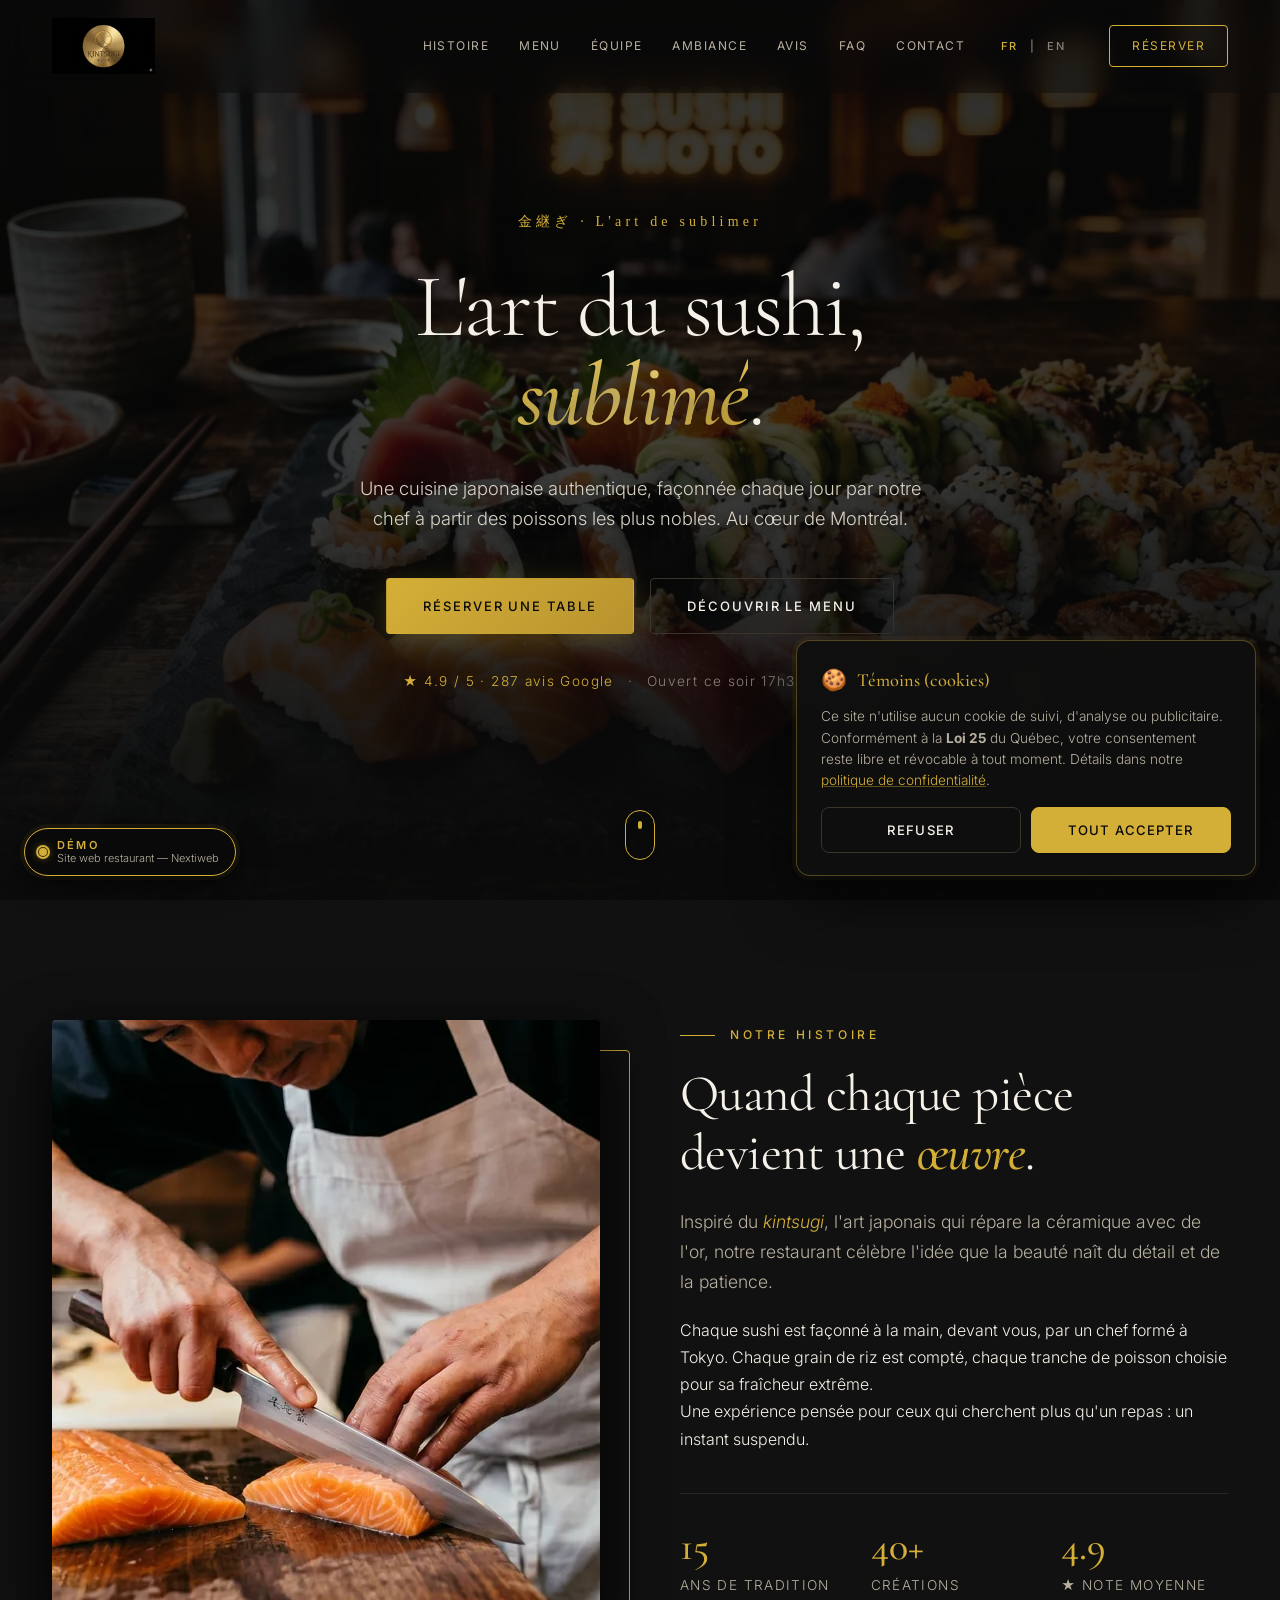
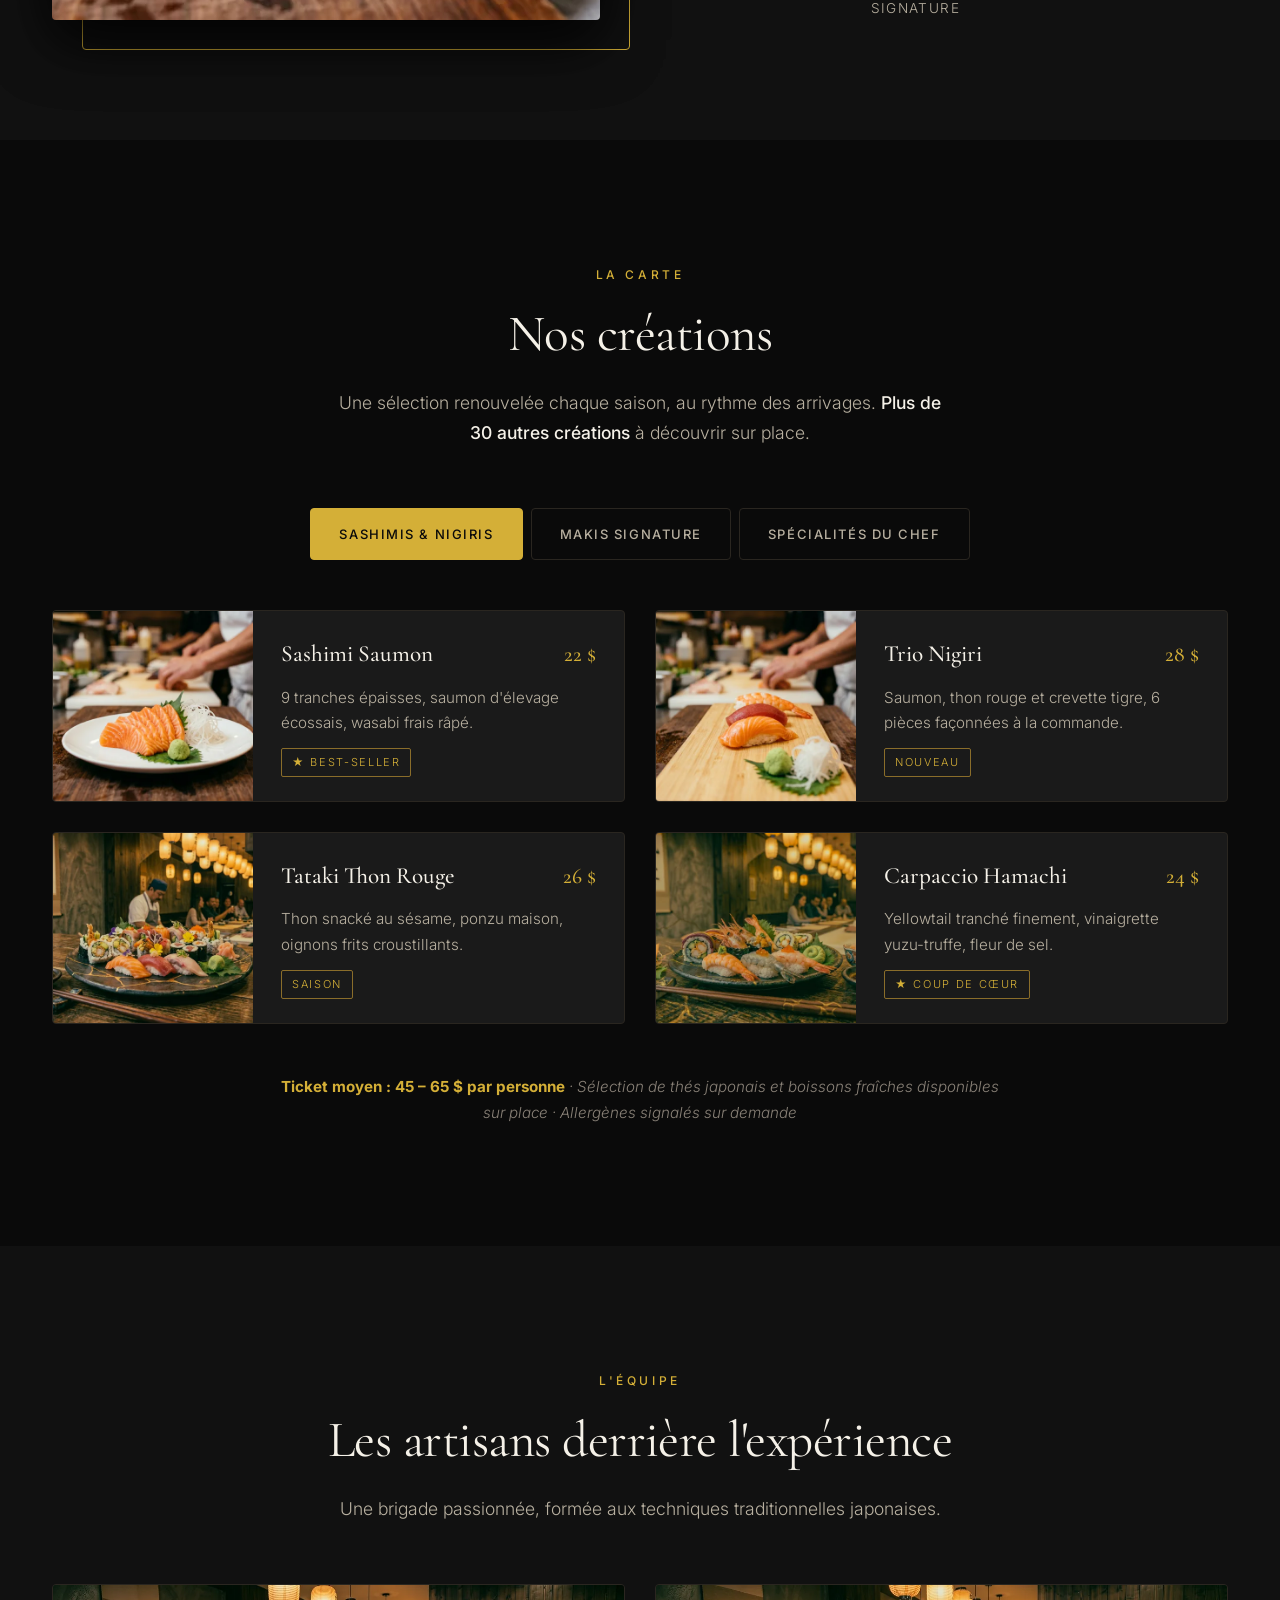
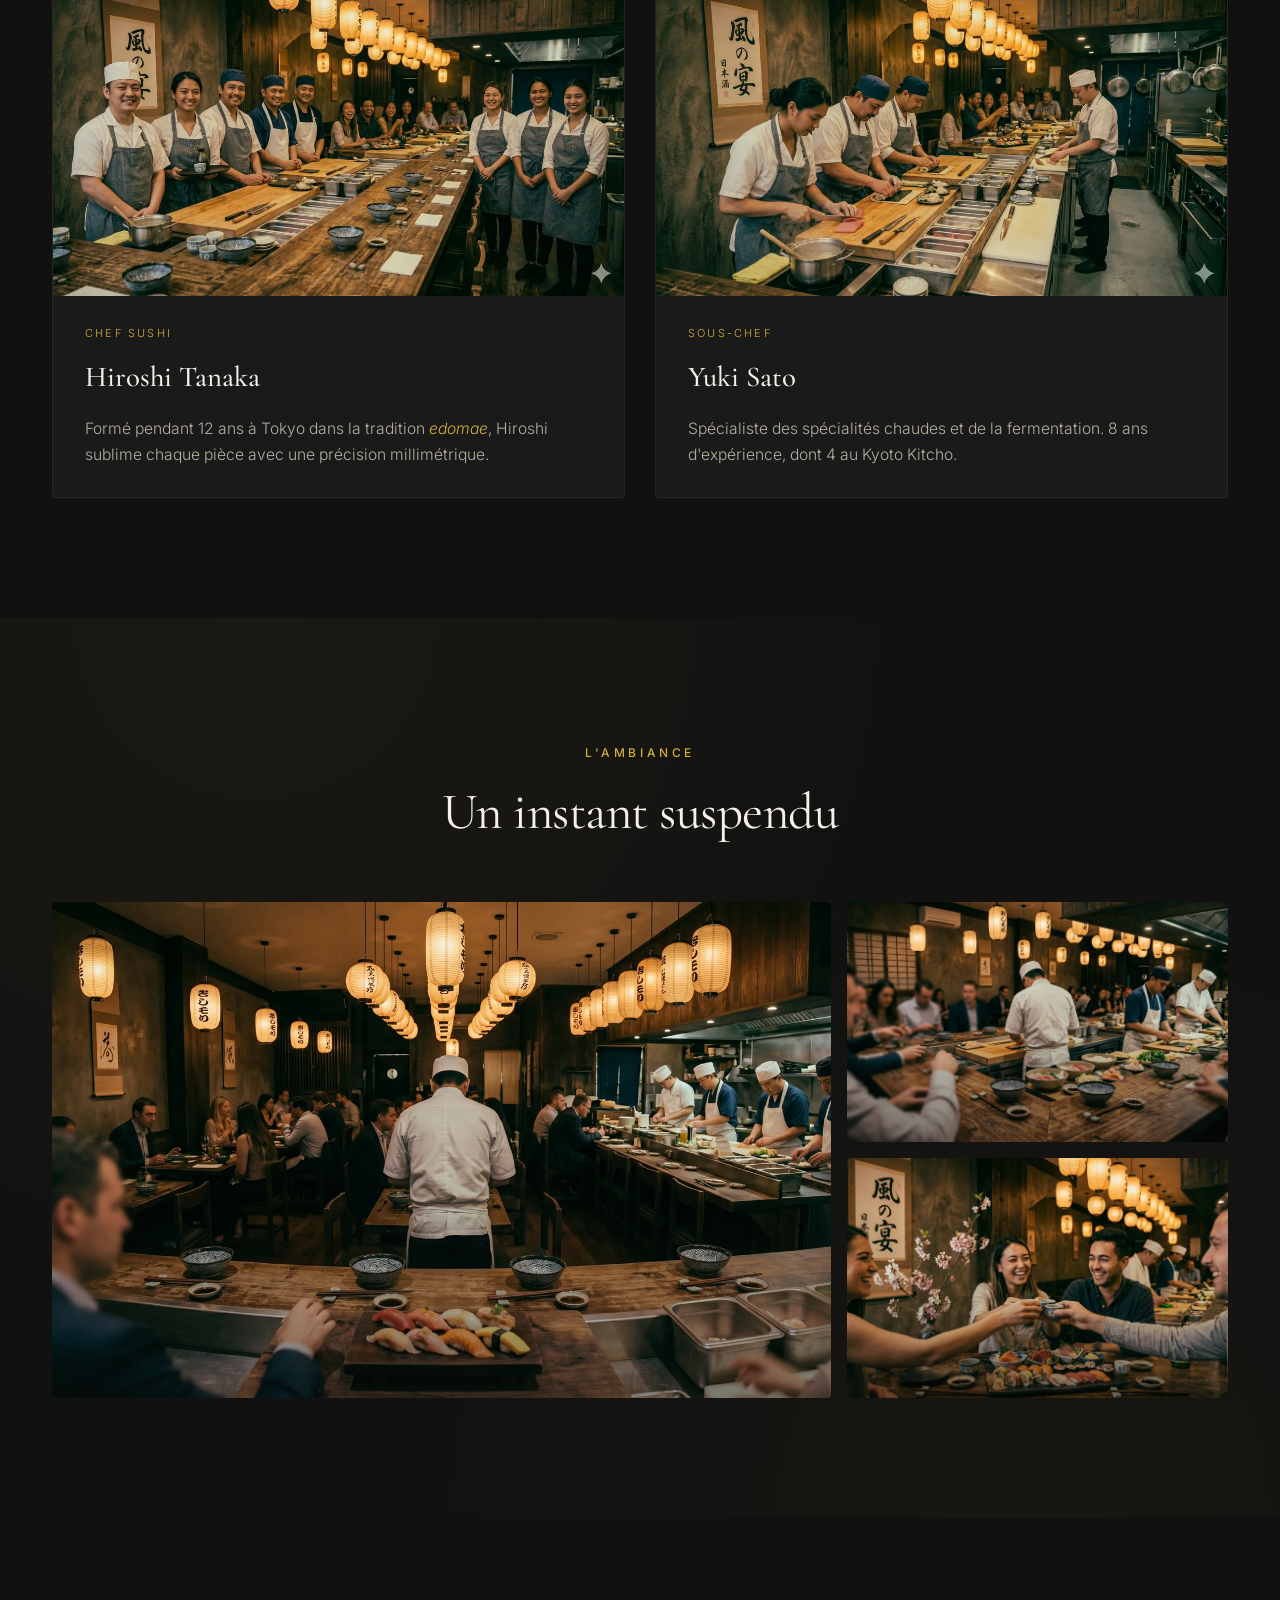
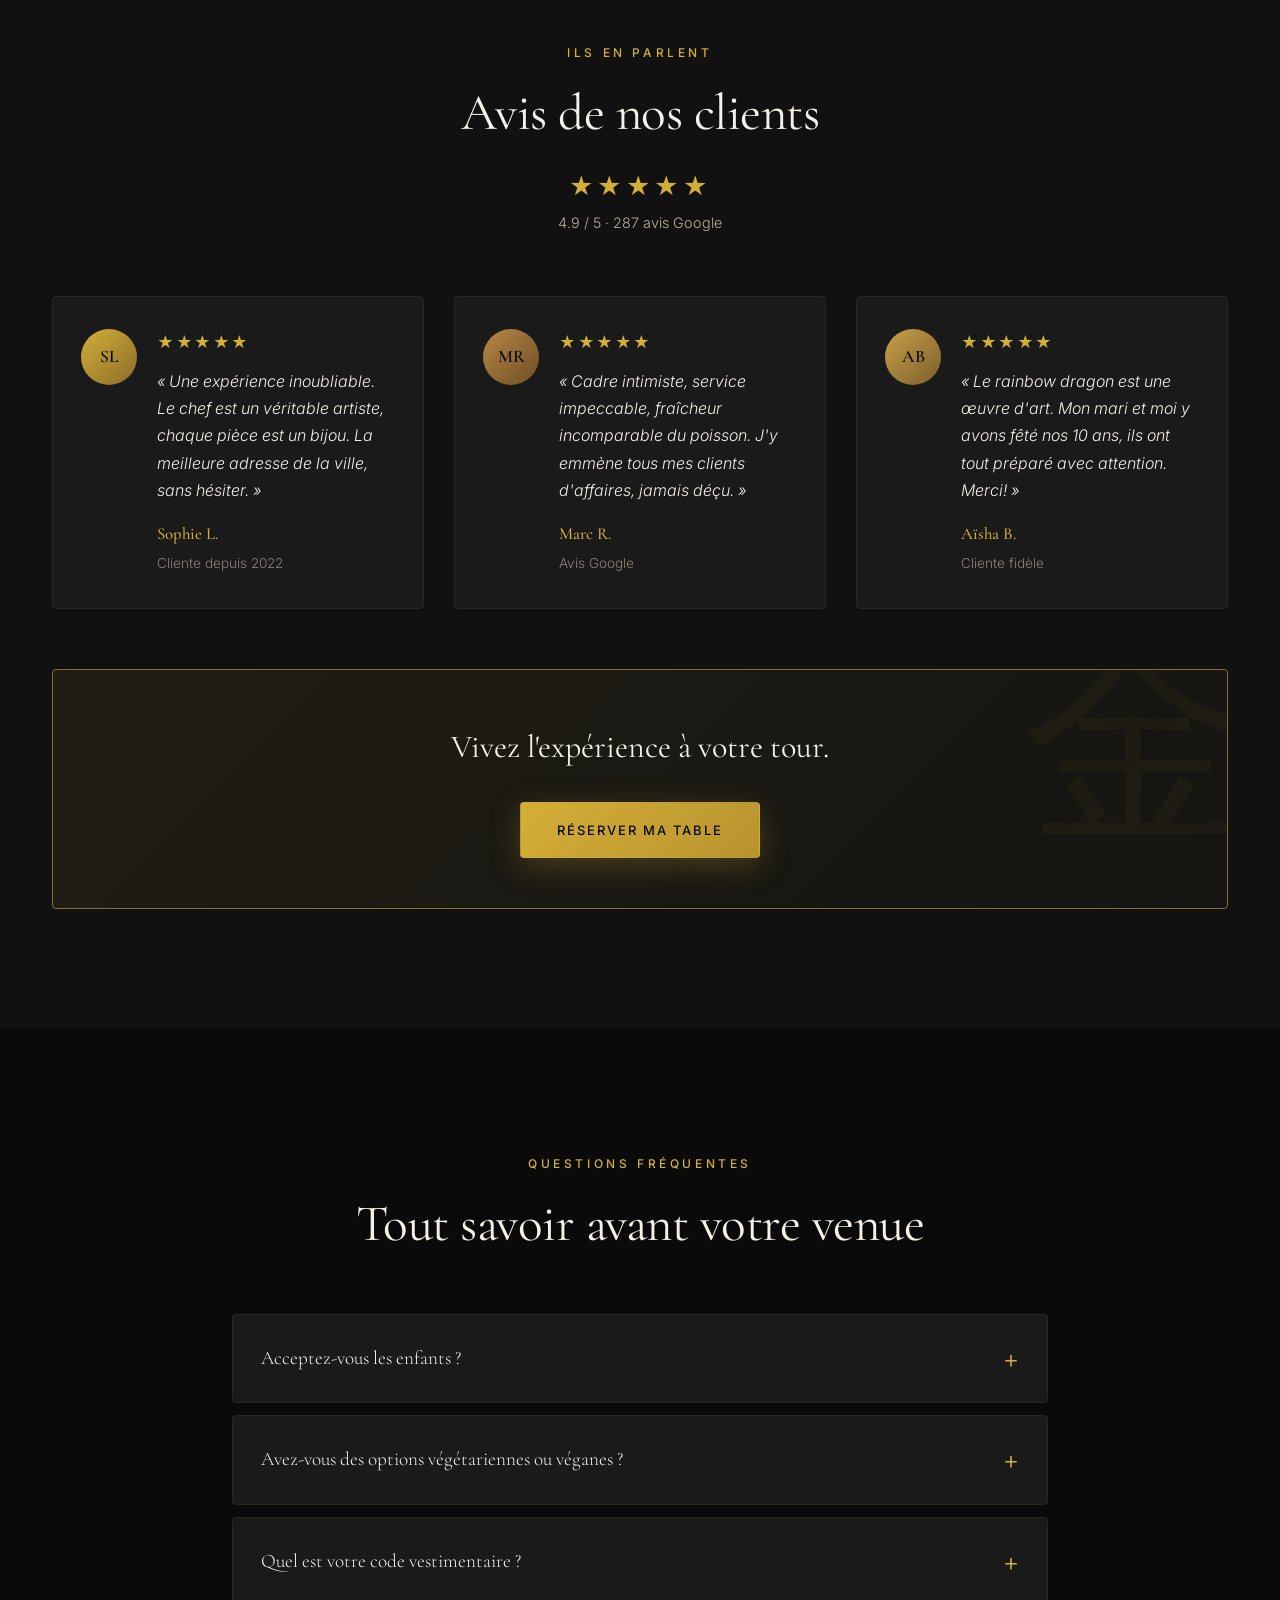
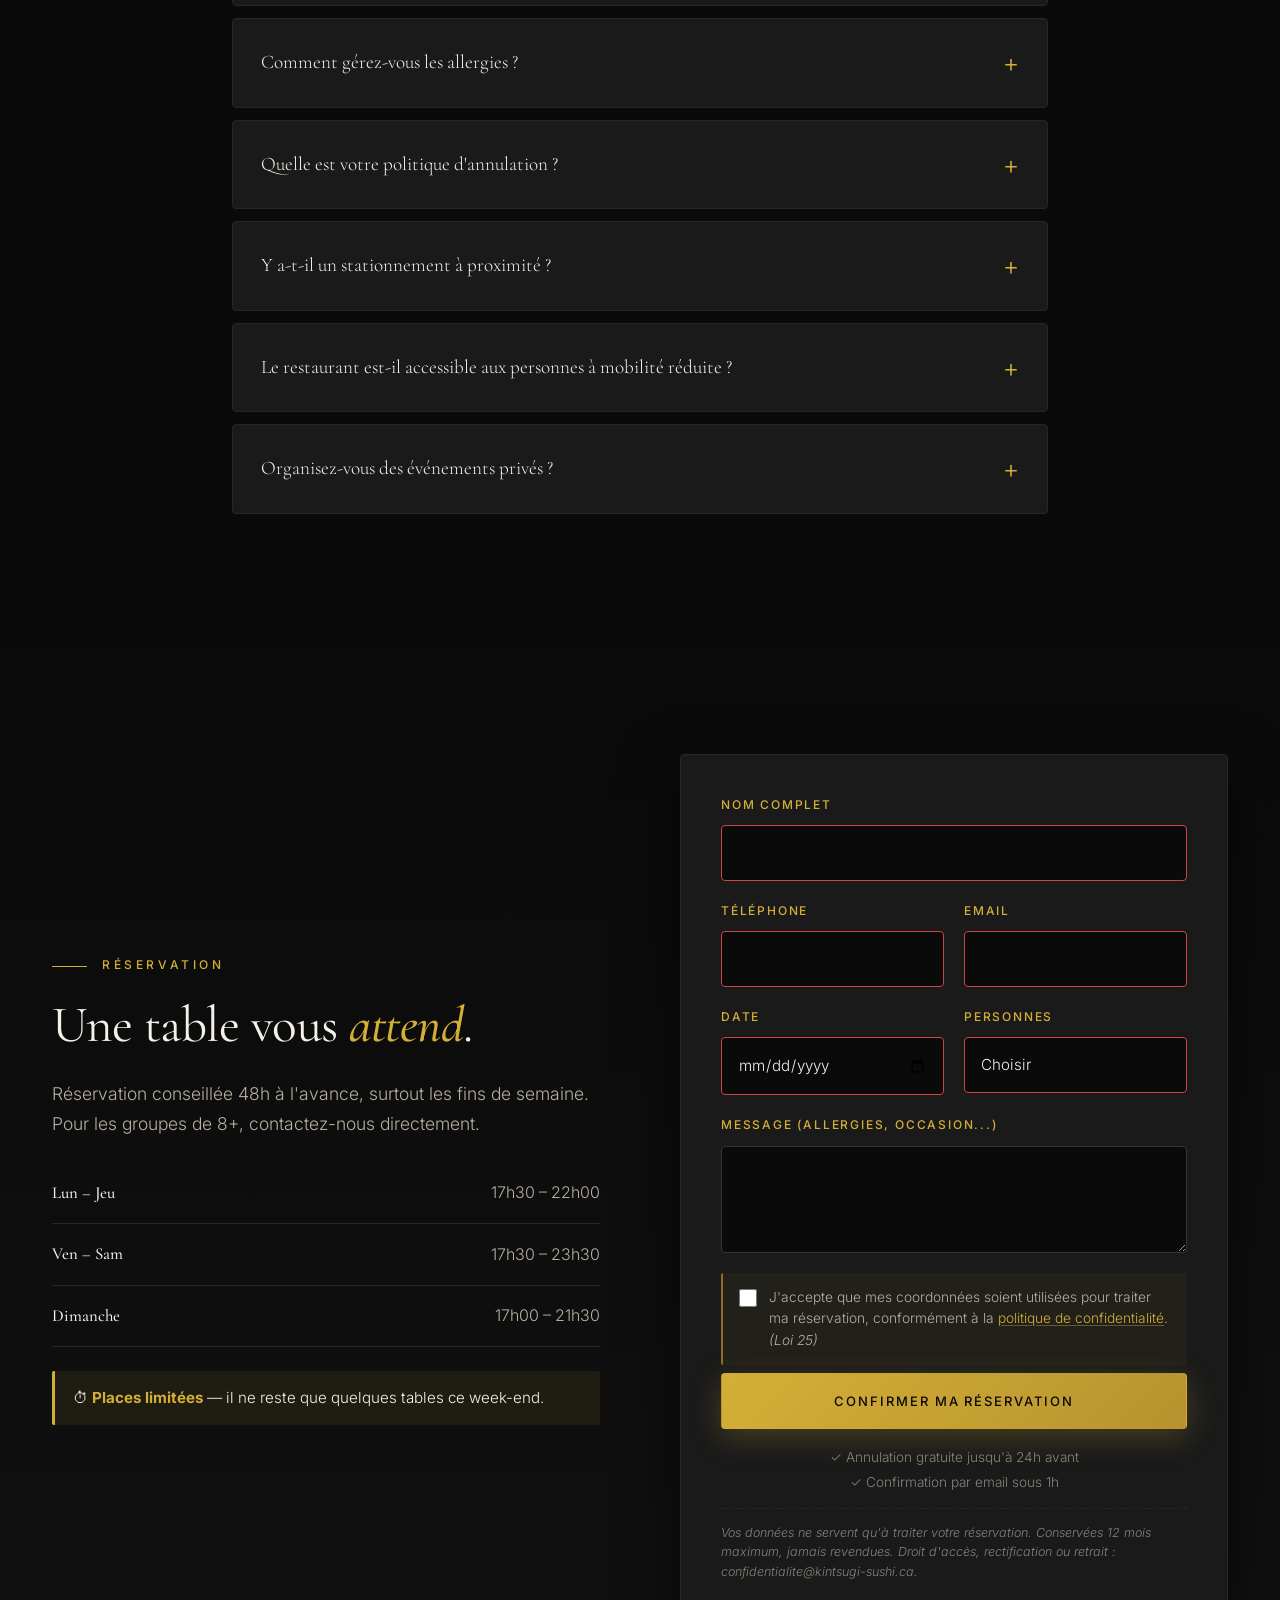
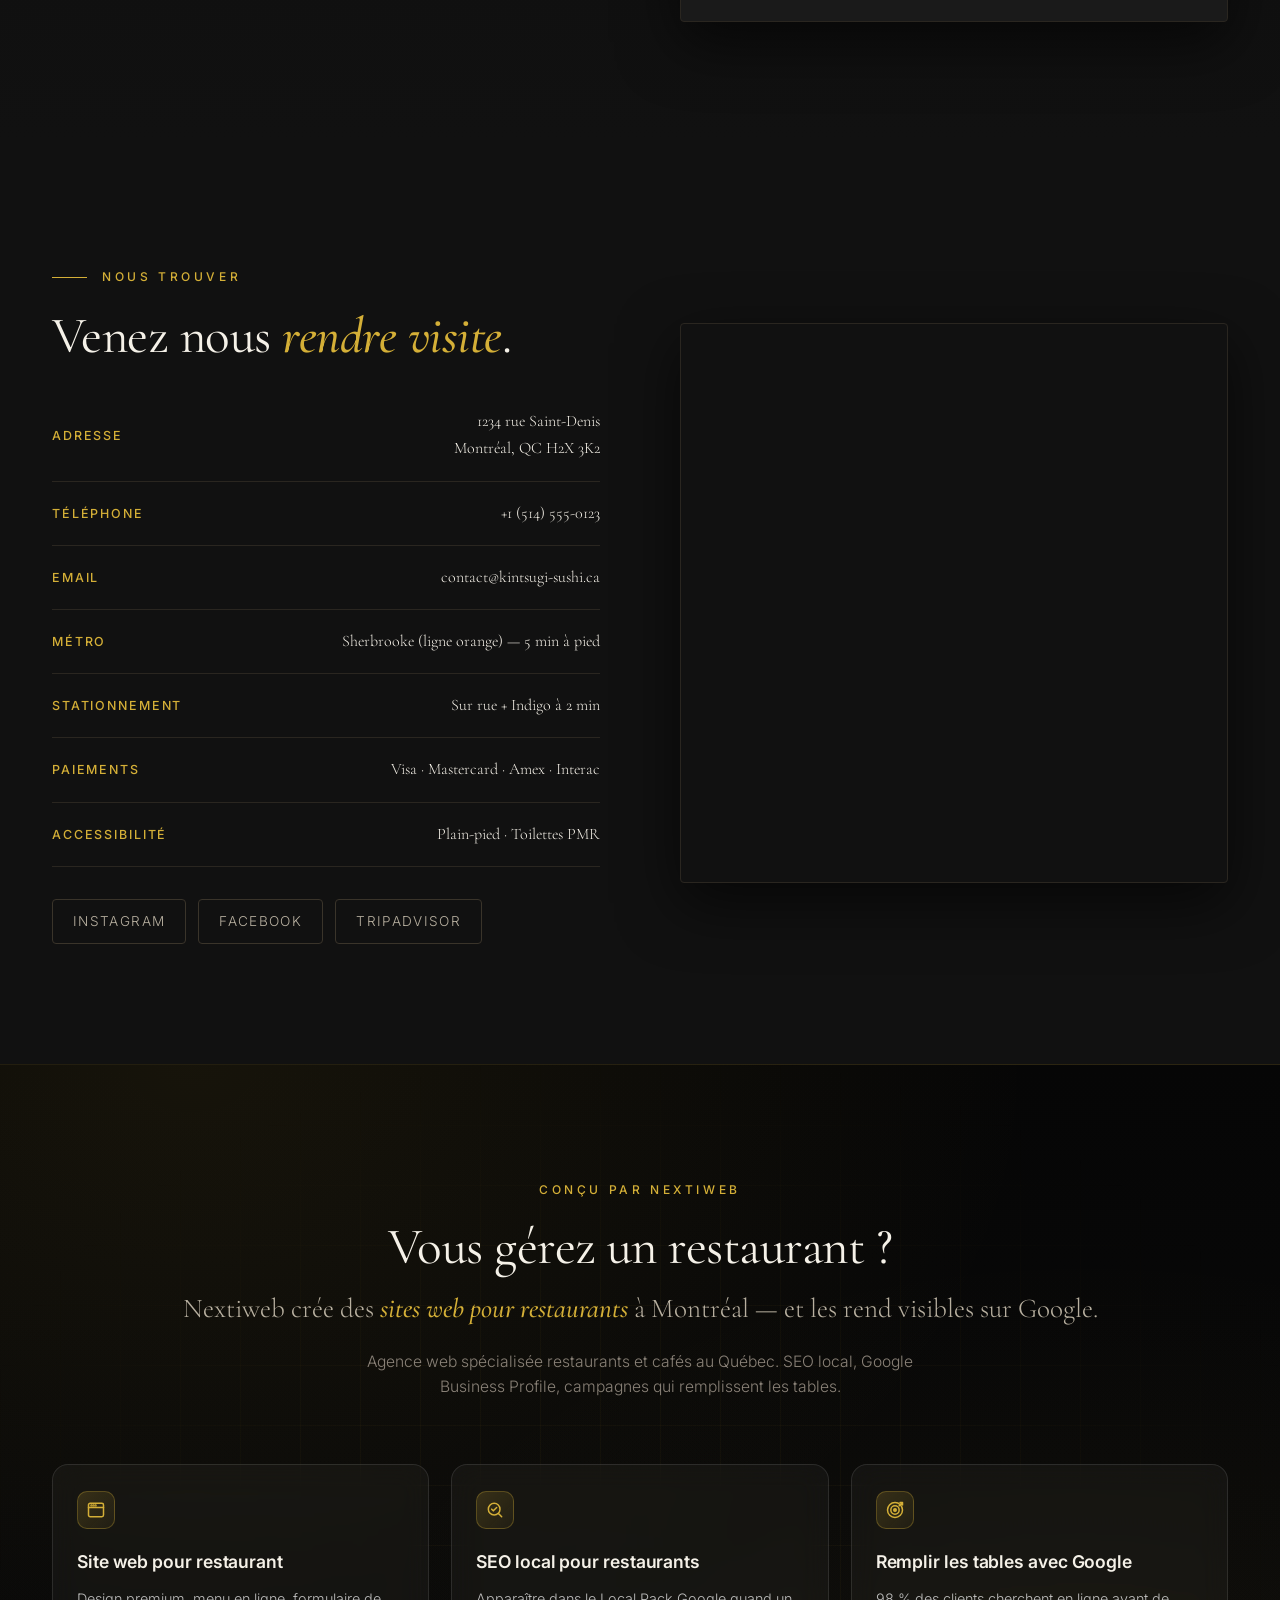
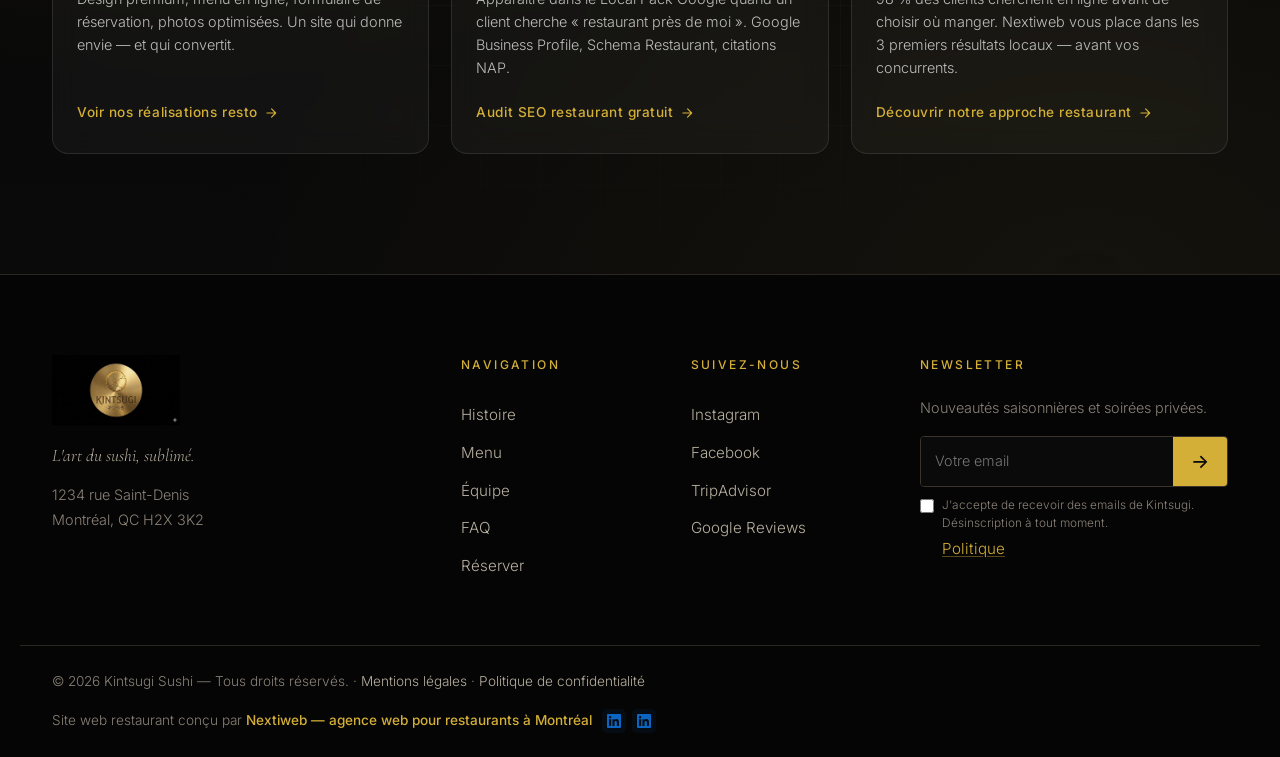
==== commit ceca0ac6: "Perf mobile : suppression Noto Serif JP (FCP/LCP) - Noto Serif JP retiré de Google Fonts (FR + EN) —" ====
--- a/index.html
+++ b/index.html
@@ -45,8 +45,10 @@
   <link rel="preload" as="image" href="images/optimized/site-web-restaurant-montreal-hero.webp" type="image/webp" fetchpriority="high" />
   <link rel="dns-prefetch" href="https://www.openstreetmap.org" />
 
-  <!-- Fonts -->
-  <link href="https://fonts.googleapis.com/css2?family=Cormorant+Garamond:wght@300;400;500;600;700&family=Inter:wght@300;400;500;600&family=Noto+Serif+JP:wght@400;600&display=swap" rel="stylesheet" />
+  <!-- Fonts — chargement non-bloquant (évite render-blocking) -->
+  <link rel="preload" as="style" href="https://fonts.googleapis.com/css2?family=Cormorant+Garamond:wght@300;400;500;600;700&family=Inter:wght@300;400;500;600&display=swap" />
+  <link rel="stylesheet" href="https://fonts.googleapis.com/css2?family=Cormorant+Garamond:wght@300;400;500;600;700&family=Inter:wght@300;400;500;600&display=swap" media="print" onload="this.media='all'" />
+  <noscript><link rel="stylesheet" href="https://fonts.googleapis.com/css2?family=Cormorant+Garamond:wght@300;400;500;600;700&family=Inter:wght@300;400;500;600&display=swap" /></noscript>
 
   <!-- Styles -->
   <link rel="stylesheet" href="css/style.css" />
--- a/css/style.css
+++ b/css/style.css
@@ -21,7 +21,7 @@
   --shadow-lg: 0 20px 60px rgba(0,0,0,0.6);
   --shadow-gold: 0 8px 30px rgba(212,175,55,0.25);
 
-  --font-serif: "Cormorant Garamond", "Noto Serif JP", Georgia, serif;
+  --font-serif: "Cormorant Garamond", Georgia, serif;
   --font-sans: "Inter", system-ui, -apple-system, sans-serif;
 
   --maxw: 1240px;
@@ -302,7 +302,7 @@
 }
 .hero__kicker {
   display: inline-block;
-  font-family: "Noto Serif JP", serif;
+  font-family: "Hiragino Mincho ProN", "Yu Mincho", Georgia, serif;
   color: var(--gold); font-size: 14px; letter-spacing: 0.3em;
   margin-bottom: 28px;
 }
@@ -648,7 +648,7 @@
 }
 .cta-banner::before {
   content: "金"; position: absolute;
-  font-family: "Noto Serif JP", serif;
+  font-family: "Hiragino Mincho ProN", "Yu Mincho", Georgia, serif;
   font-size: 14rem; color: rgba(212,175,55,0.04);
   top: -40px; right: -20px; line-height: 1;
   pointer-events: none;
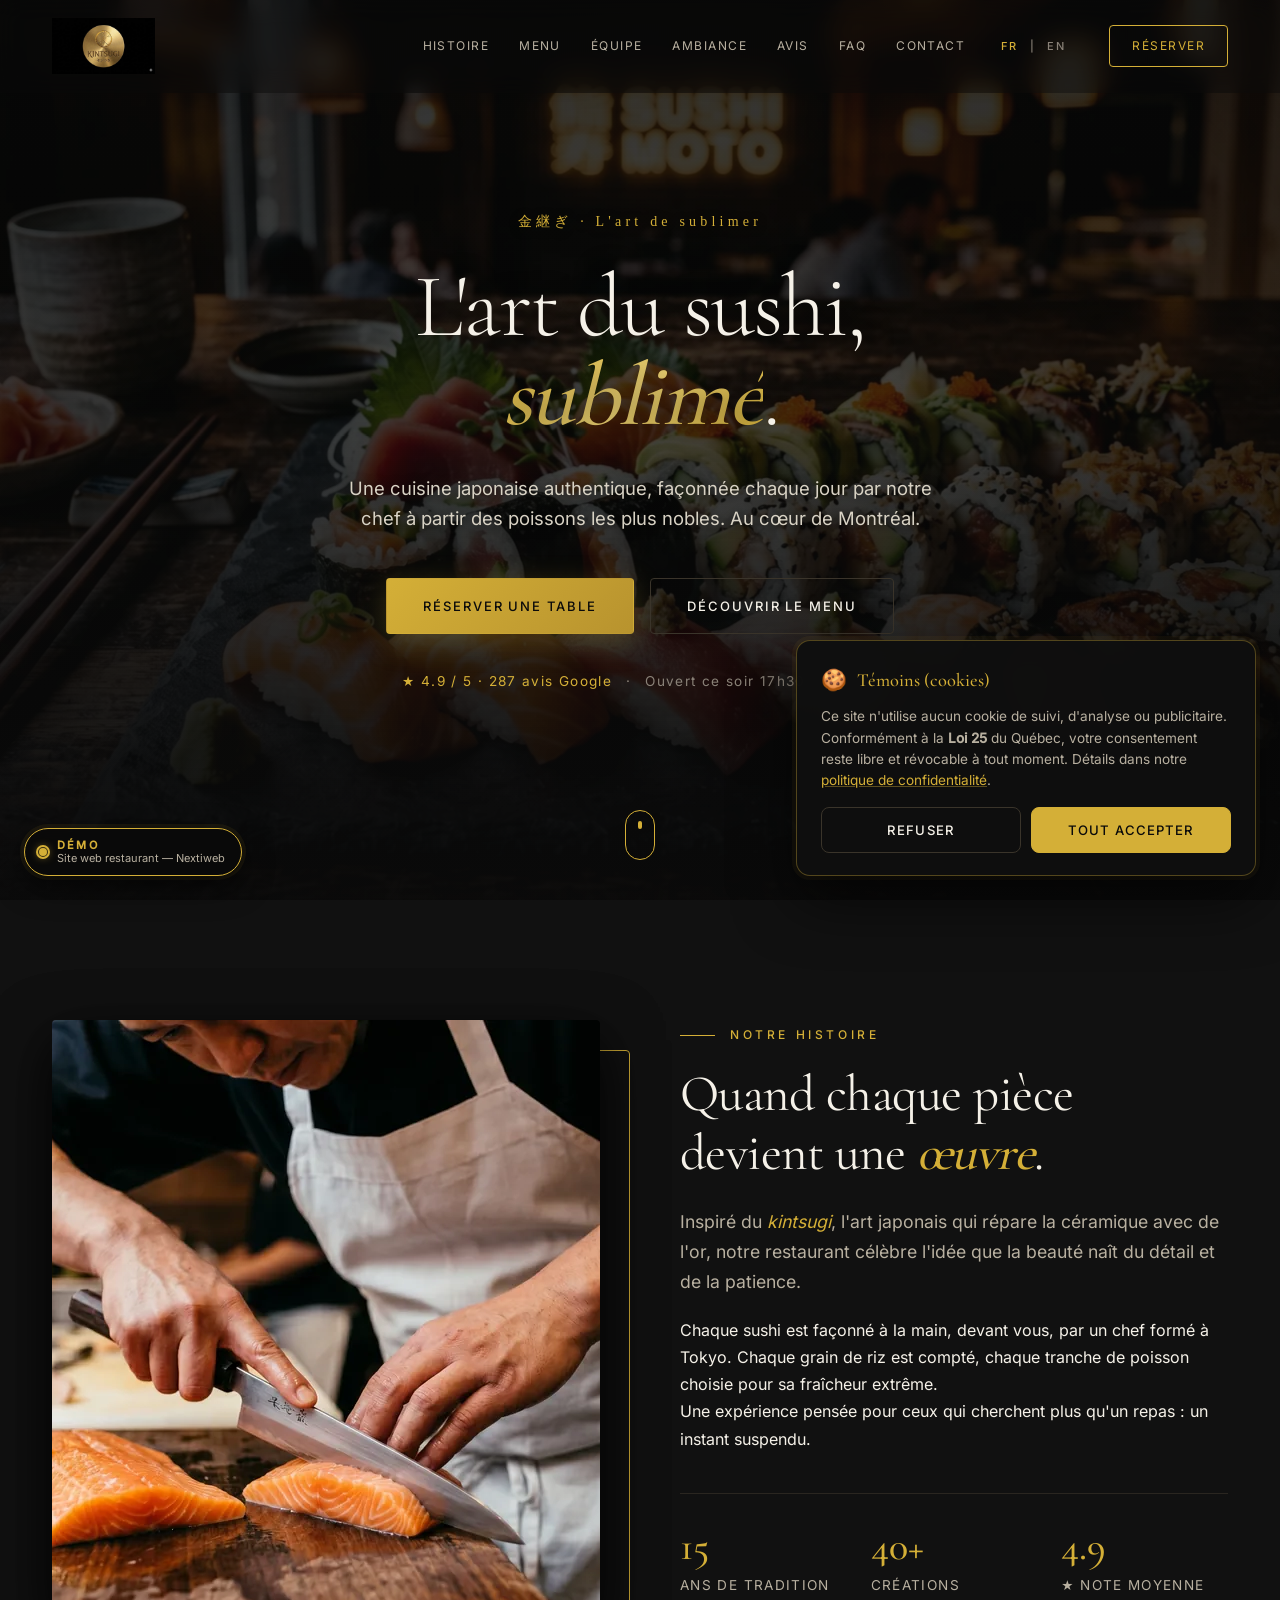
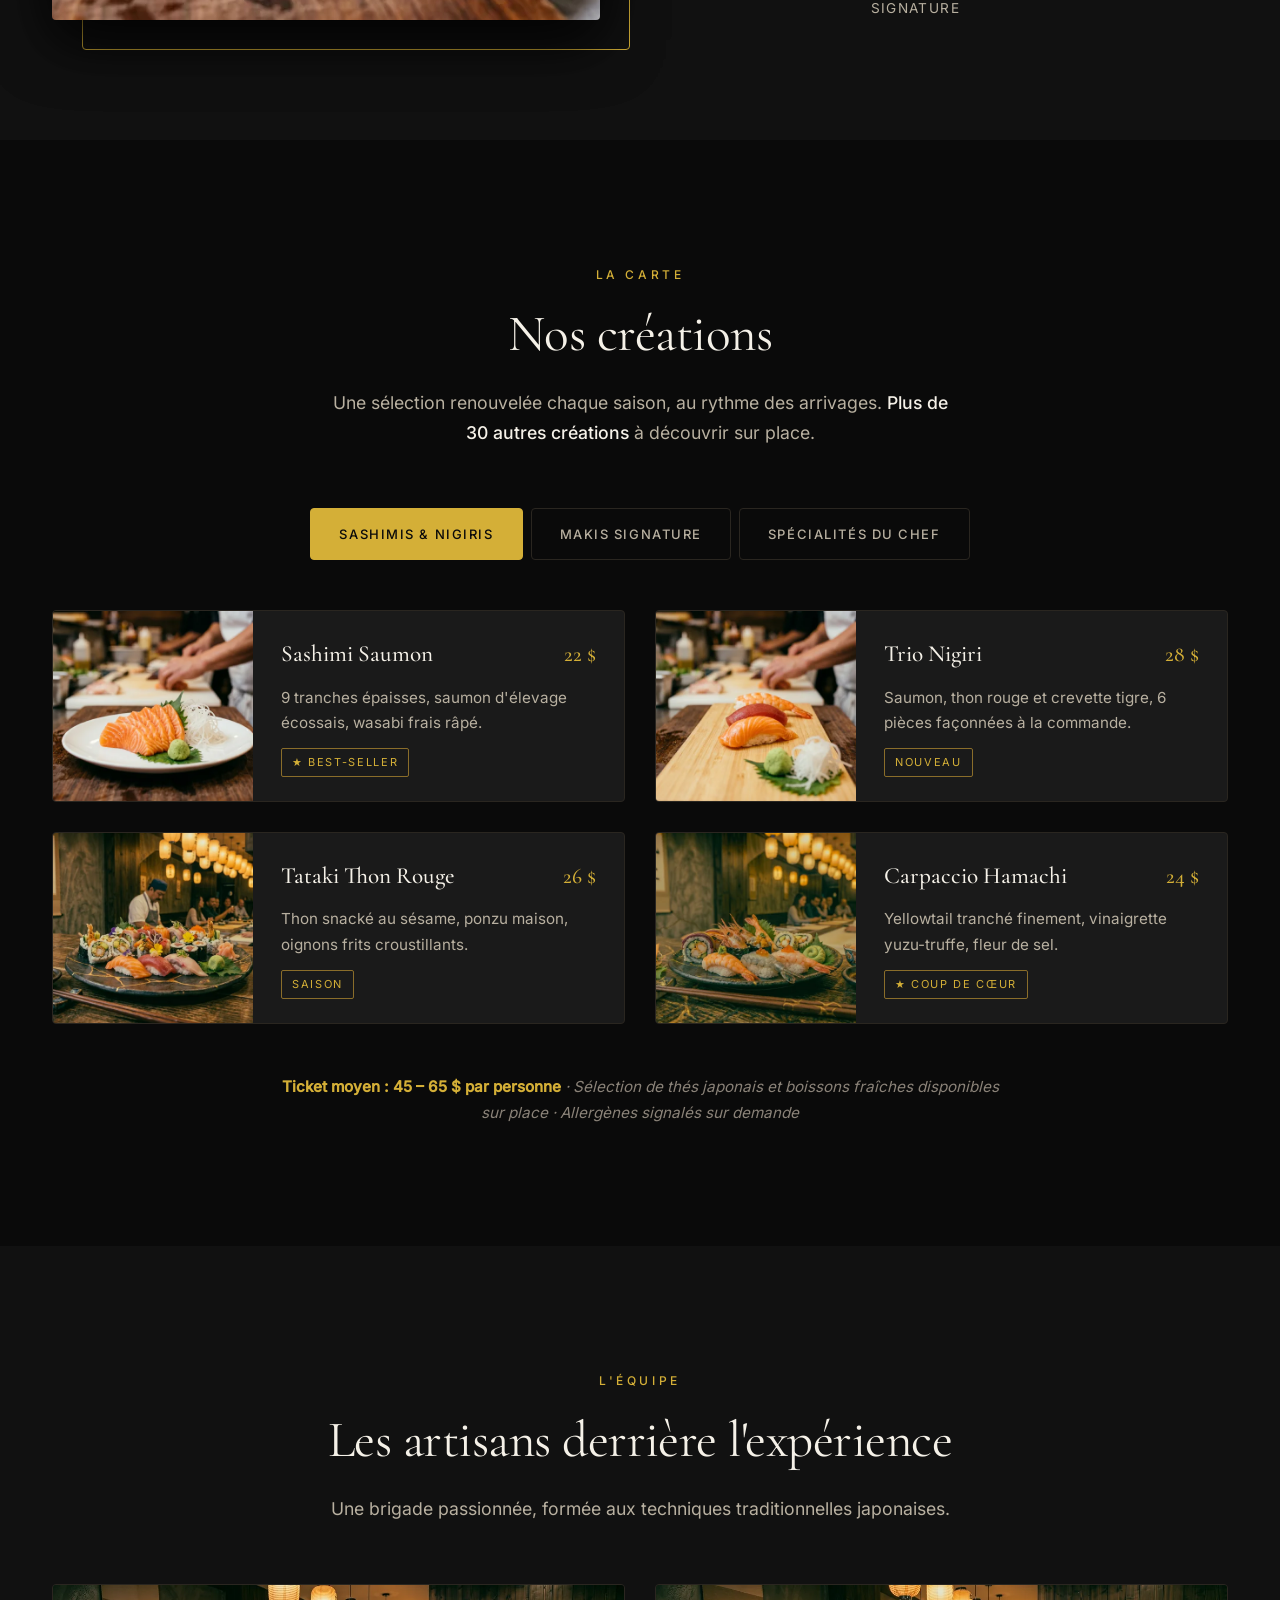
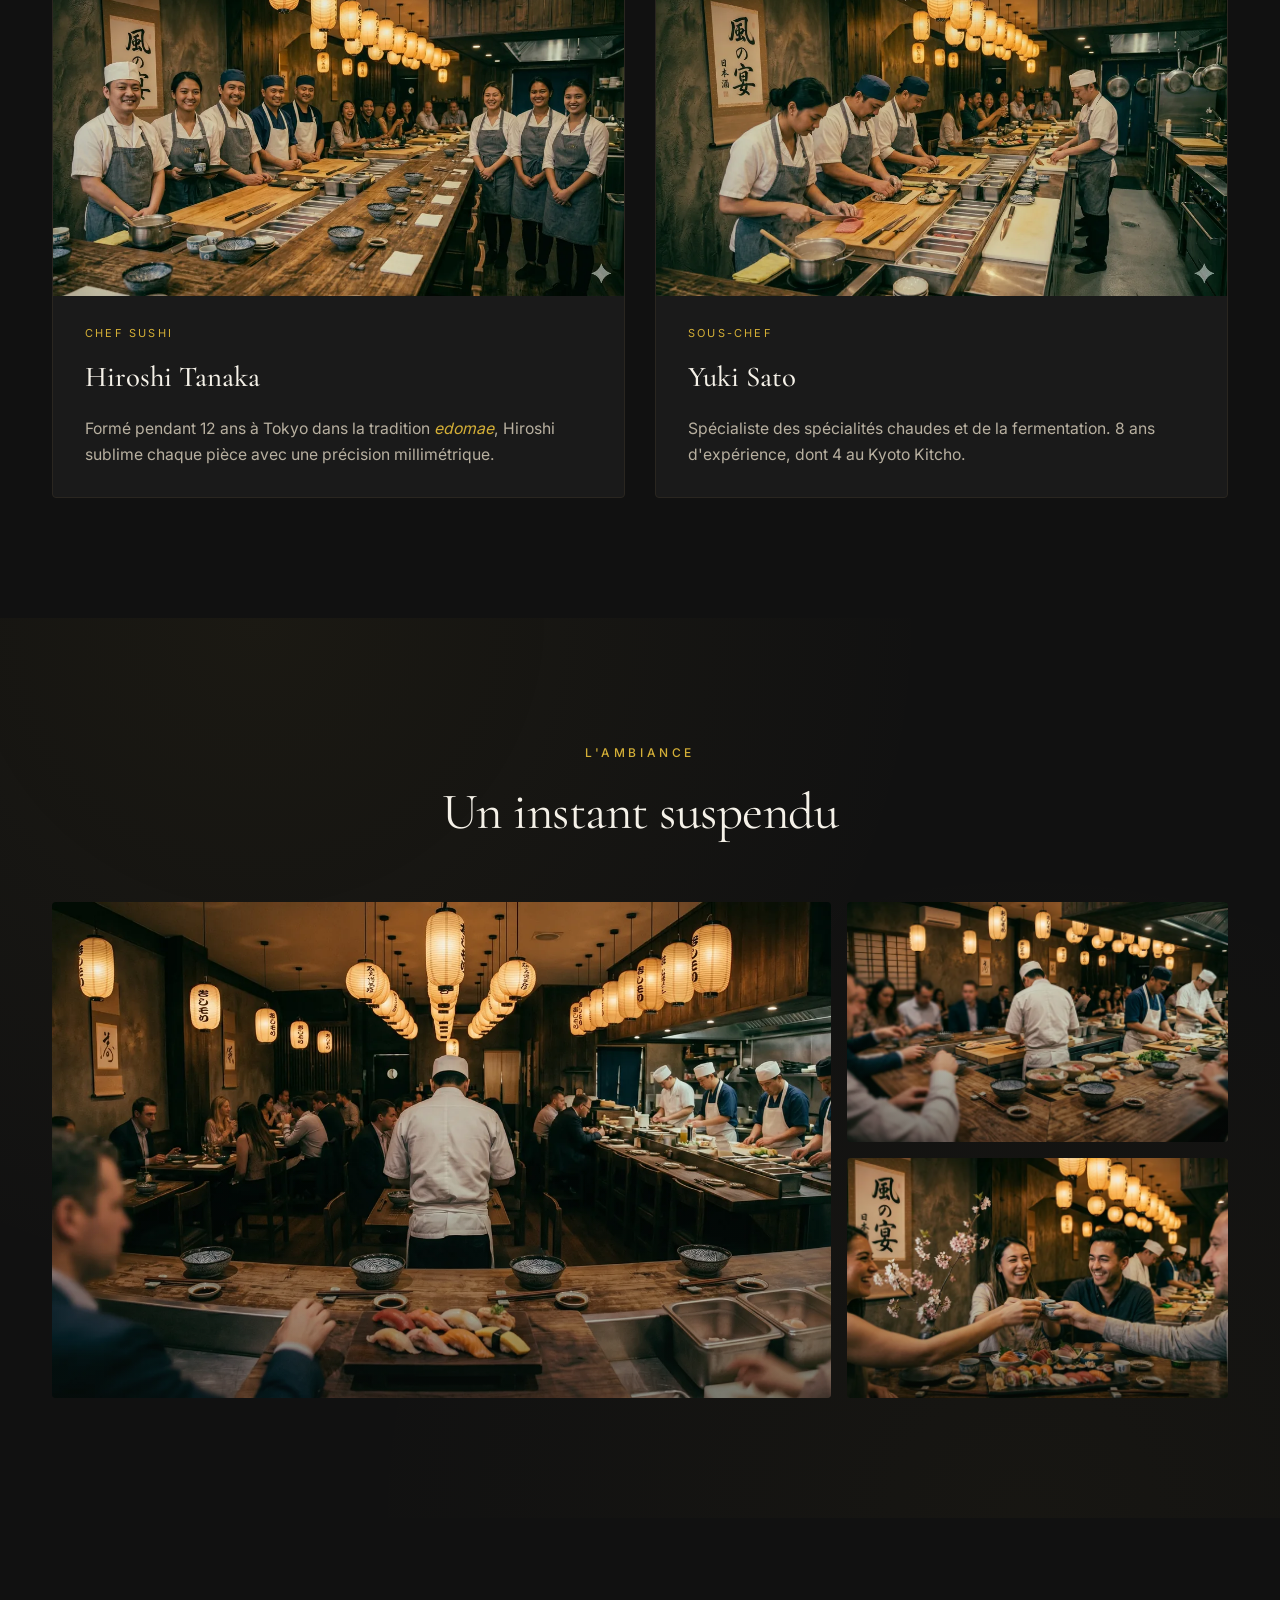
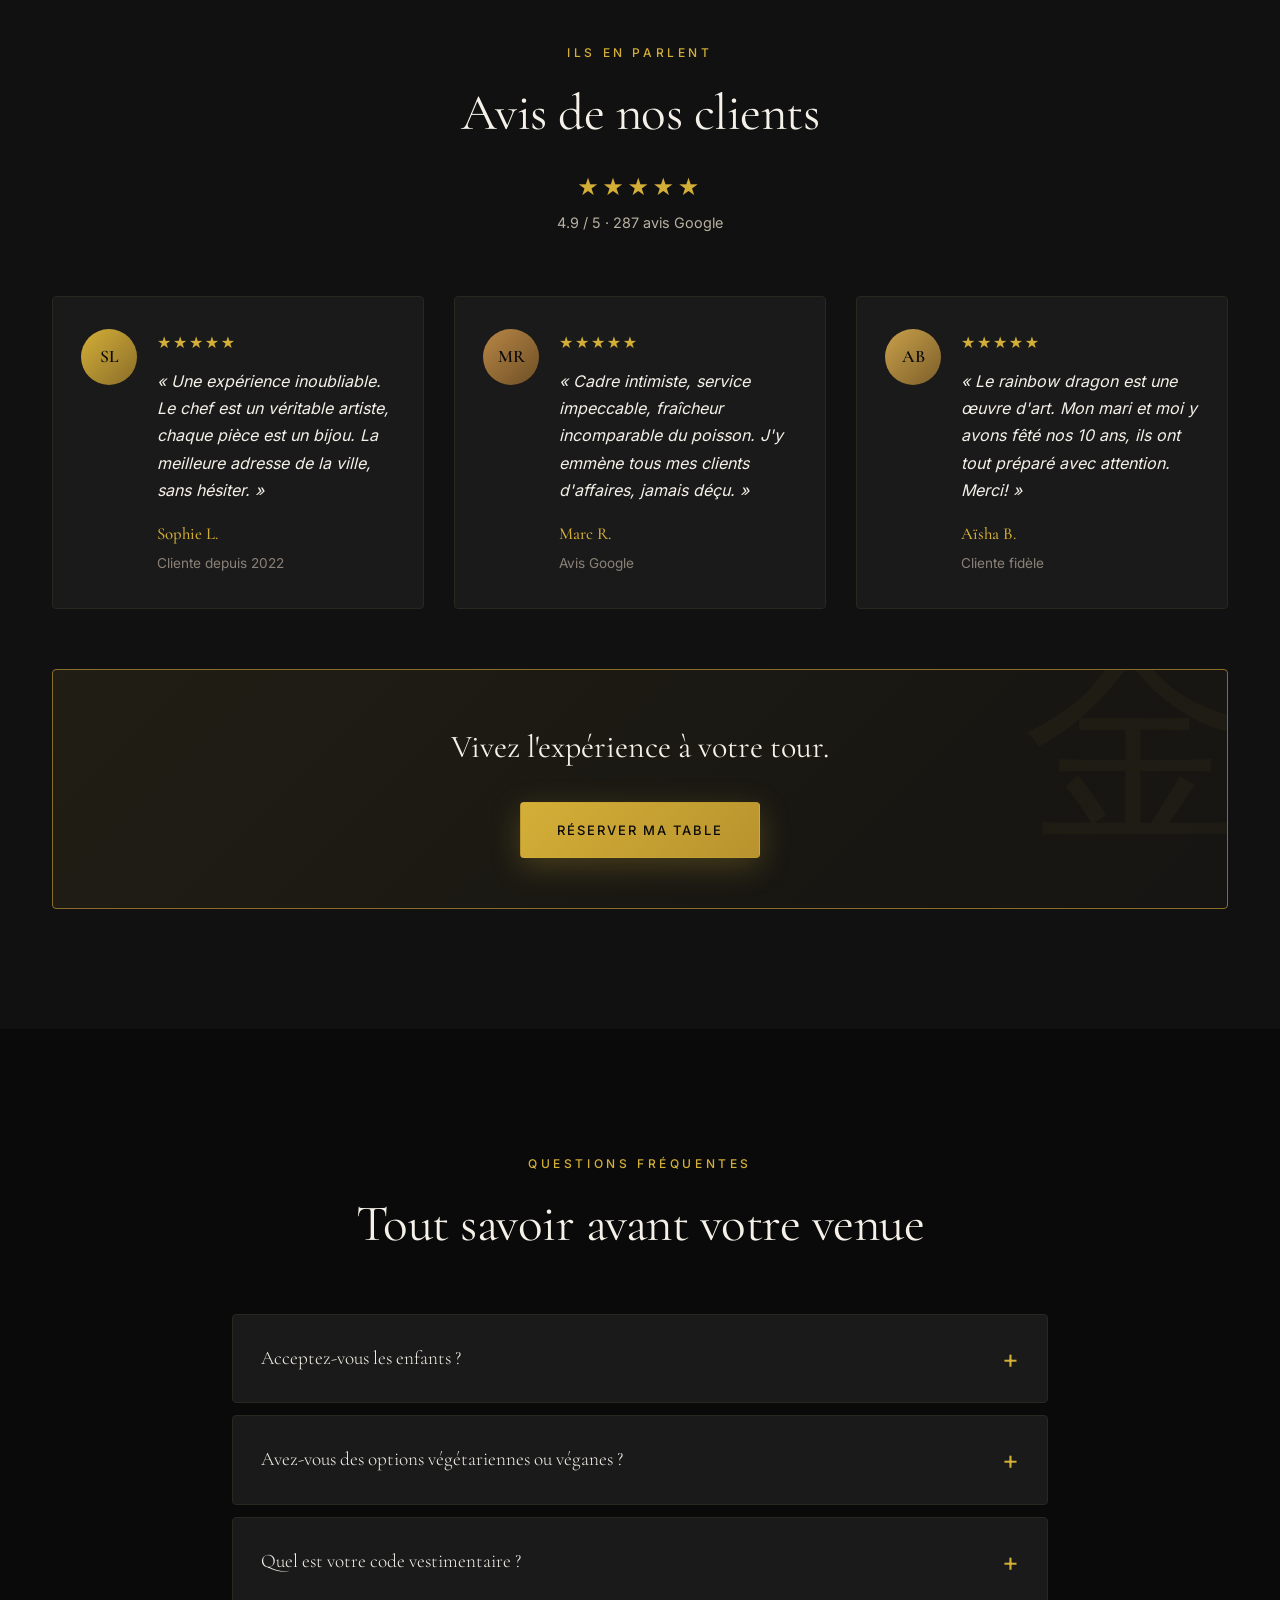
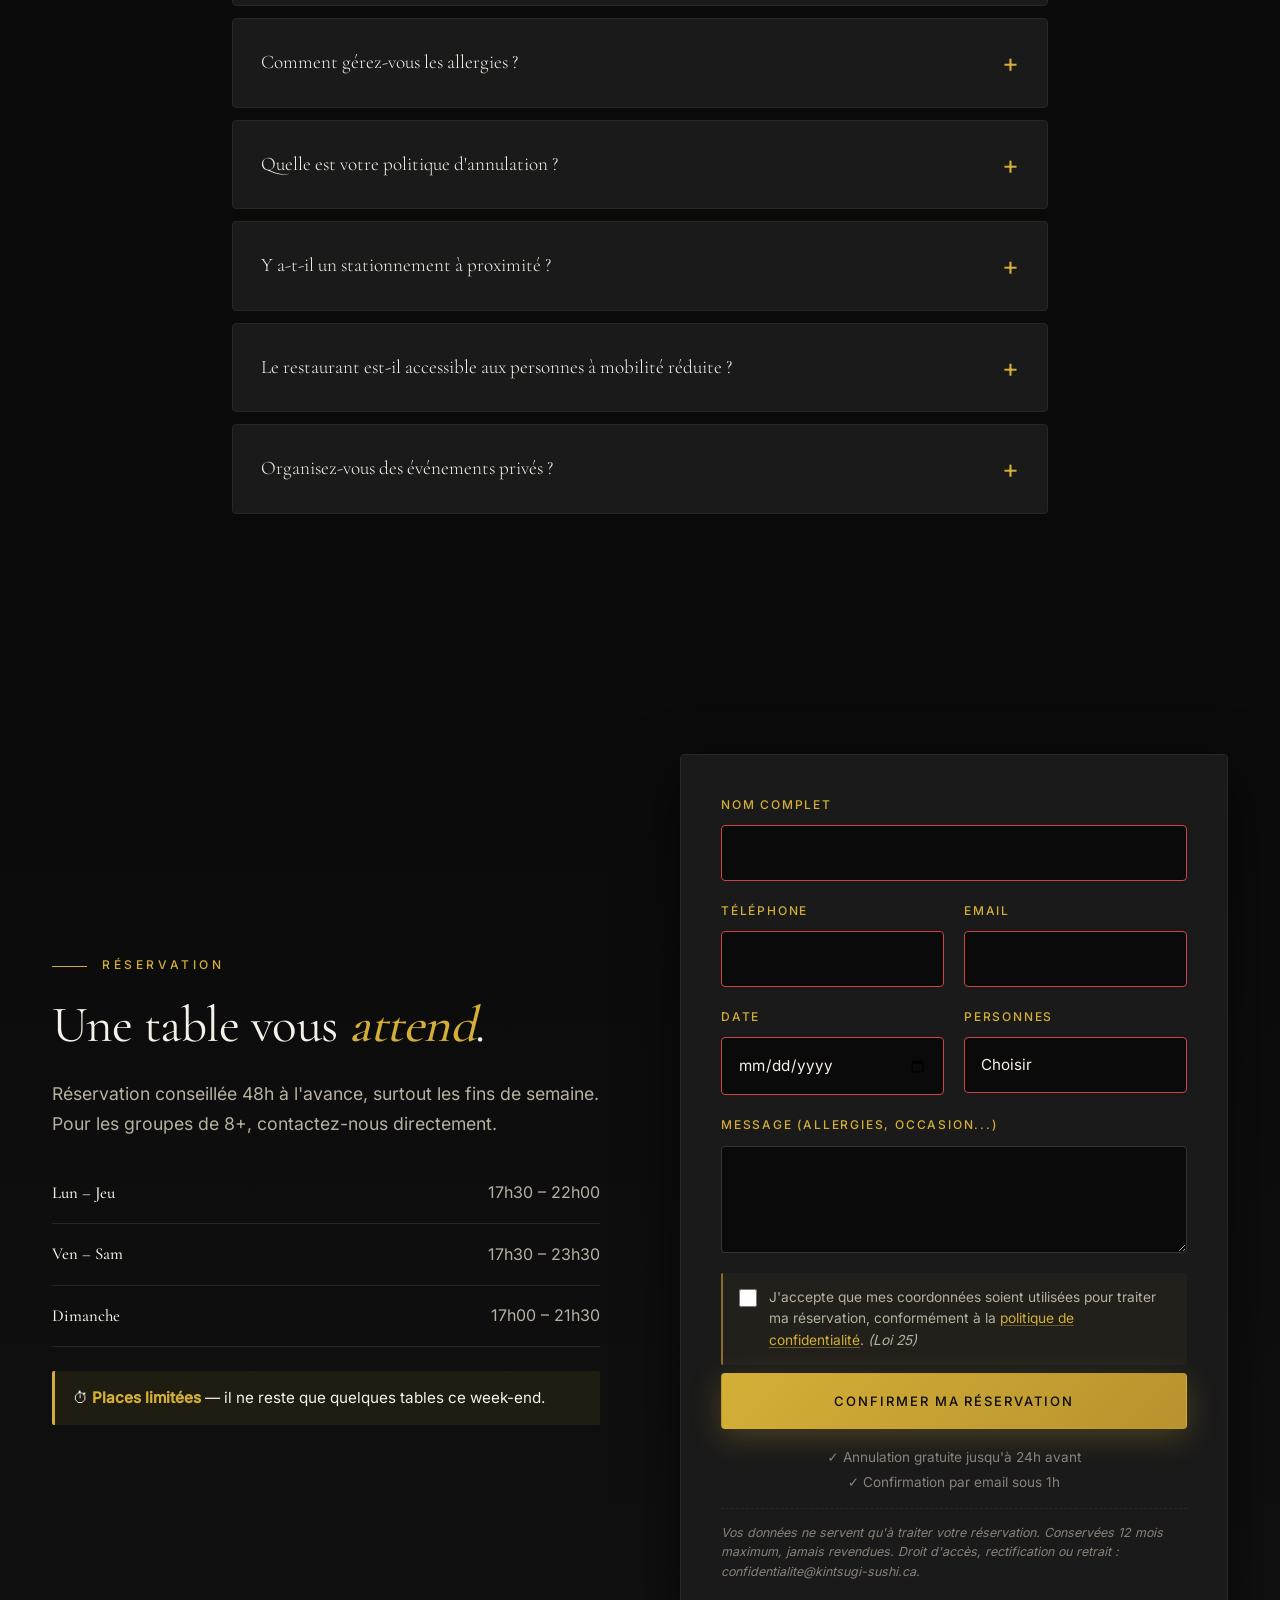
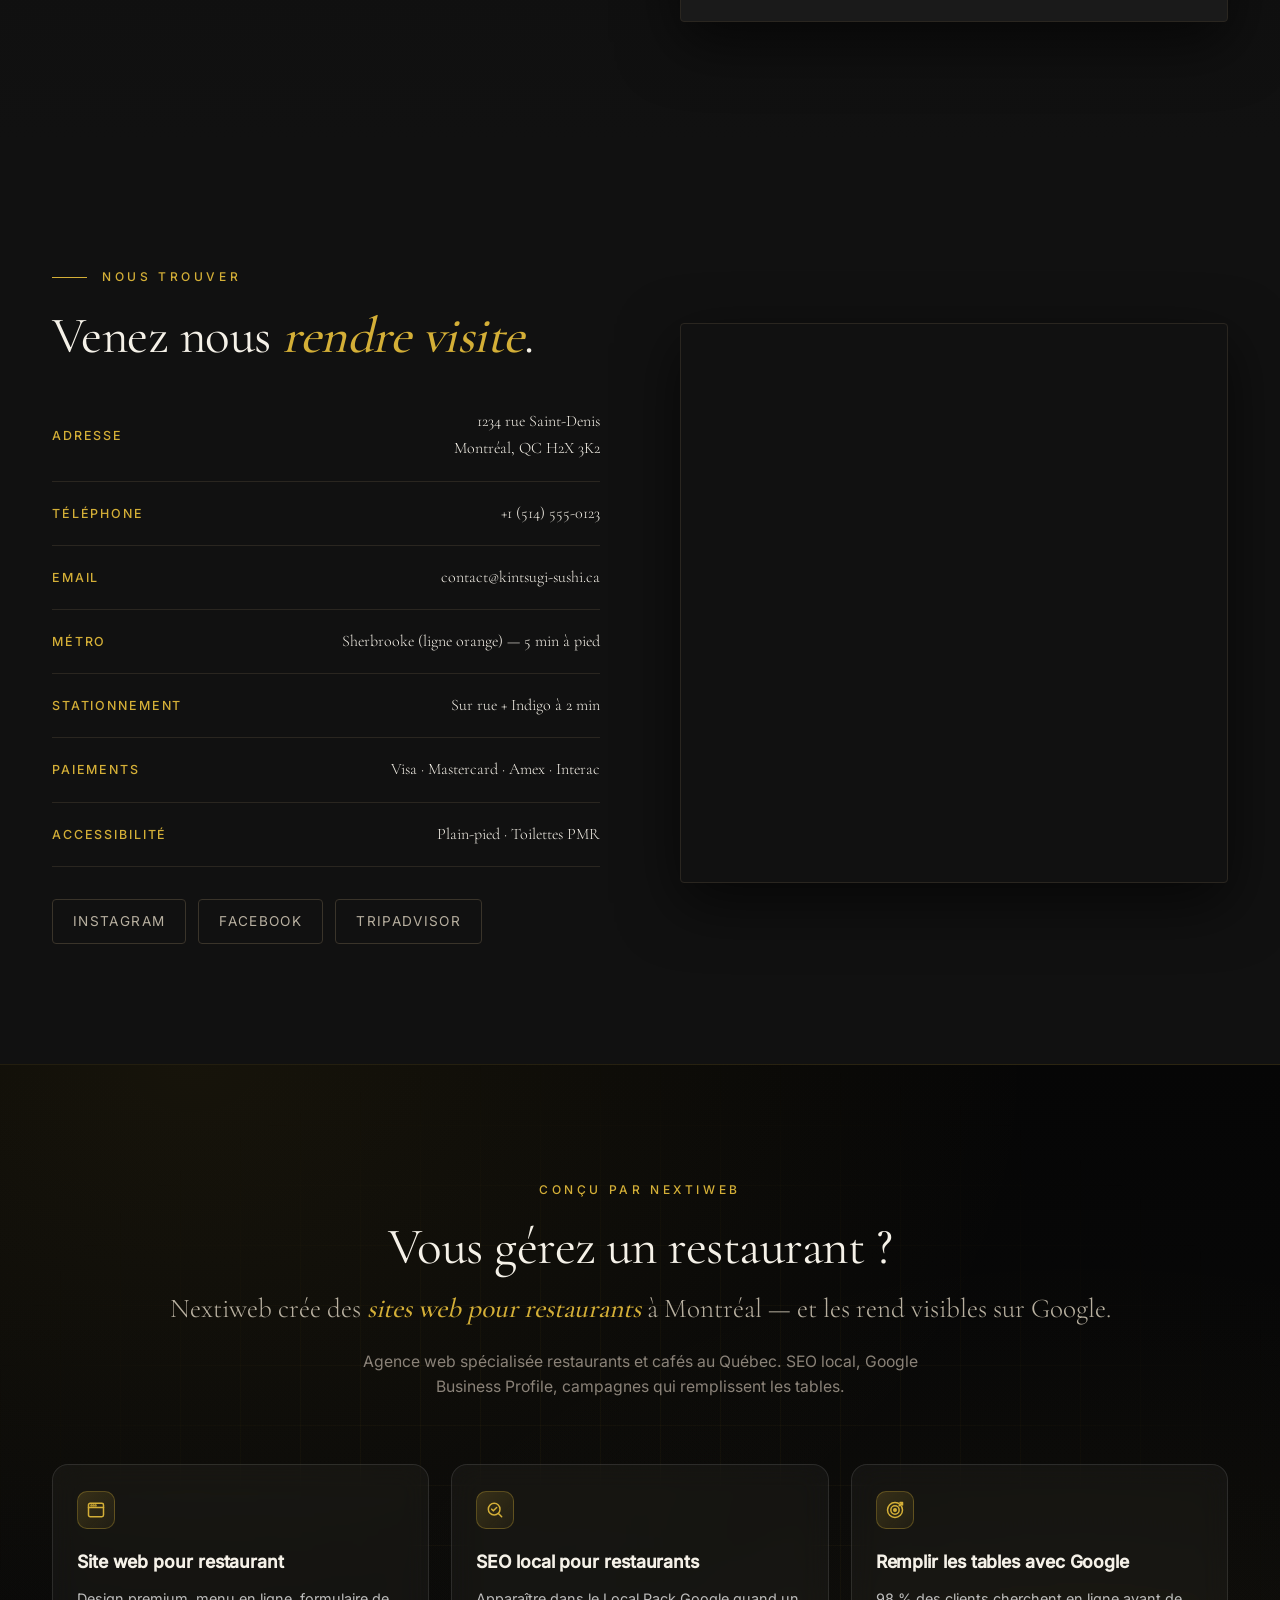
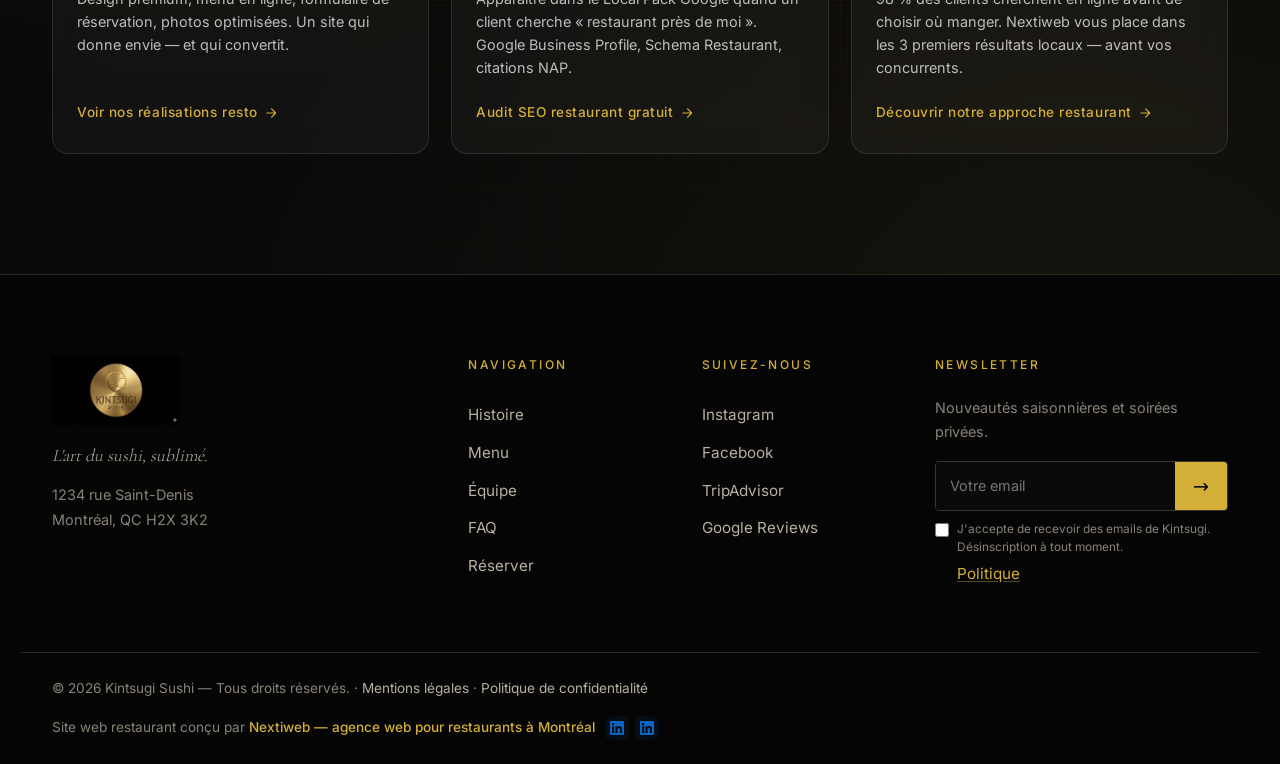
==== commit fcafdc3e: "Perf : auto-hébergement polices (supprime 2 requêtes Google Fonts) - fonts/ : 4 fichiers WOFF2 (Corm" ====
--- a/index.html
+++ b/index.html
@@ -40,18 +40,17 @@
   <link rel="apple-touch-icon" href="images/optimized/logo-restaurant-kintsugi-fond-noir.png" />
 
   <!-- Performance hints -->
-  <link rel="preconnect" href="https://fonts.googleapis.com" />
-  <link rel="preconnect" href="https://fonts.gstatic.com" crossorigin />
-  <link rel="preload" as="image" href="images/optimized/site-web-restaurant-montreal-hero.webp" type="image/webp" fetchpriority="high" />
+  <link rel="preload" as="image" href="images/optimized/site-web-restaurant-montreal-hero-mobile.jpg" type="image/jpeg" media="(max-width: 768px)" fetchpriority="high" />
+  <link rel="preload" as="image" href="images/optimized/site-web-restaurant-montreal-hero.webp" type="image/webp" media="(min-width: 769px)" fetchpriority="high" />
   <link rel="dns-prefetch" href="https://www.openstreetmap.org" />
 
-  <!-- Fonts — chargement non-bloquant (évite render-blocking) -->
-  <link rel="preload" as="style" href="https://fonts.googleapis.com/css2?family=Cormorant+Garamond:wght@300;400;500;600;700&family=Inter:wght@300;400;500;600&display=swap" />
-  <link rel="stylesheet" href="https://fonts.googleapis.com/css2?family=Cormorant+Garamond:wght@300;400;500;600;700&family=Inter:wght@300;400;500;600&display=swap" media="print" onload="this.media='all'" />
-  <noscript><link rel="stylesheet" href="https://fonts.googleapis.com/css2?family=Cormorant+Garamond:wght@300;400;500;600;700&family=Inter:wght@300;400;500;600&display=swap" /></noscript>
+  <!-- Fonts locales (no Google Fonts request) -->
+  <link rel="preload" href="fonts/cormorant-latin.woff2" as="font" type="font/woff2" crossorigin />
+  <link rel="preload" href="fonts/inter-latin.woff2" as="font" type="font/woff2" crossorigin />
+  <link rel="stylesheet" href="fonts/fonts.css" />
 
   <!-- Styles -->
-  <link rel="stylesheet" href="css/style.css" />
+  <link rel="stylesheet" href="css/style.min.css" />
 
   <!-- ============ Schema.org : Restaurant ============ -->
   <script type="application/ld+json">
@@ -137,6 +136,7 @@
   <!-- ============ HERO ============ -->
   <section class="hero" id="hero" aria-label="Présentation Kintsugi">
     <picture class="hero__bg">
+      <source media="(max-width: 768px)" srcset="images/optimized/site-web-restaurant-montreal-hero-mobile.jpg" type="image/jpeg" />
       <source srcset="images/optimized/site-web-restaurant-montreal-hero.webp" type="image/webp" />
       <img src="images/optimized/site-web-restaurant-montreal-hero.jpg" alt="Plateau de sushis — site web restaurant gastronomique Montréal par Nextiweb" width="1920" height="1047" fetchpriority="high" />
     </picture>
--- a/fonts/fonts.css
+++ b/fonts/fonts.css
@@ -0,0 +1,36 @@
+/* Cormorant Garamond — latin-ext */
+@font-face {
+  font-family: 'Cormorant Garamond';
+  font-style: normal;
+  font-weight: 300 600;
+  font-display: swap;
+  src: url('cormorant-latinext.woff2') format('woff2');
+  unicode-range: U+0100-02BA, U+02BD-02C5, U+02C7-02CC, U+02CE-02D7, U+02DD-02FF, U+0304, U+0308, U+0329, U+1D00-1DBF, U+1E00-1E9F, U+1EF2-1EFF, U+2020, U+20A0-20AB, U+20AD-20C0, U+2113, U+2C60-2C7F, U+A720-A7FF;
+}
+/* Cormorant Garamond — latin */
+@font-face {
+  font-family: 'Cormorant Garamond';
+  font-style: normal;
+  font-weight: 300 600;
+  font-display: swap;
+  src: url('cormorant-latin.woff2') format('woff2');
+  unicode-range: U+0000-00FF, U+0131, U+0152-0153, U+02BB-02BC, U+02C6, U+02DA, U+02DC, U+0304, U+0308, U+0329, U+2000-206F, U+20AC, U+2122, U+2191, U+2193, U+2212, U+2215, U+FEFF, U+FFFD;
+}
+/* Inter — latin-ext */
+@font-face {
+  font-family: 'Inter';
+  font-style: normal;
+  font-weight: 400 500;
+  font-display: swap;
+  src: url('inter-latinext.woff2') format('woff2');
+  unicode-range: U+0100-02BA, U+02BD-02C5, U+02C7-02CC, U+02CE-02D7, U+02DD-02FF, U+0304, U+0308, U+0329, U+1D00-1DBF, U+1E00-1E9F, U+1EF2-1EFF, U+2020, U+20A0-20AB, U+20AD-20C0, U+2113, U+2C60-2C7F, U+A720-A7FF;
+}
+/* Inter — latin */
+@font-face {
+  font-family: 'Inter';
+  font-style: normal;
+  font-weight: 400 500;
+  font-display: swap;
+  src: url('inter-latin.woff2') format('woff2');
+  unicode-range: U+0000-00FF, U+0131, U+0152-0153, U+02BB-02BC, U+02C6, U+02DA, U+02DC, U+0304, U+0308, U+0329, U+2000-206F, U+20AC, U+2122, U+2191, U+2193, U+2212, U+2215, U+FEFF, U+FFFD;
+}
--- a/css/style.min.css
+++ b/css/style.min.css
@@ -0,0 +1 @@
+﻿:root{--bg:#0a0a0a;--bg-alt:#111111;--bg-soft:#161616;--surface:#1a1a1a;--surface-2:#1f1c17;--gold:#d4af37;--gold-soft:#b8932e;--gold-deep:#8a6d2a;--text:#f5f1e8;--text-muted:#b8b0a0;--text-soft:#8a8278;--border:#2a2620;--border-strong:#3a342a;--shadow-sm:0 4px 12px rgba(0,0,0,0.5);--shadow-lg:0 20px 60px rgba(0,0,0,0.6);--shadow-gold:0 8px 30px rgba(212,175,55,0.25);--font-serif:"Cormorant Garamond",Georgia,serif;--font-sans:"Inter",system-ui,-apple-system,sans-serif;--maxw:1240px;--maxw-narrow:880px;--radius:4px;}*,*::before,*::after{box-sizing:border-box;}*{margin:0;padding:0;}html{scroll-behavior:smooth;scroll-padding-top:80px;overflow-x:clip;}body{background:var(--bg);color:var(--text);font-family:var(--font-sans);font-weight:300;line-height:1.7;font-size:16px;-webkit-font-smoothing:antialiased;overflow-x:clip;}img,video,svg,iframe,table,pre,code{max-width:100%;}img{max-width:100%;height:auto;display:block;}picture{display:block;}a{color:inherit;text-decoration:none;transition:color .25s;}button{font:inherit;cursor:pointer;border:none;background:none;color:inherit;}input,select,textarea{font:inherit;color:inherit;}.skip-link{position:absolute;top:-100px;left:0;background:var(--gold);color:#000;padding:12px 24px;z-index:200;transition:top .2s;}.skip-link:focus{top:0;}.container{max-width:var(--maxw);margin:0 auto;padding:0 32px;}.container--narrow{max-width:var(--maxw-narrow);}.container--split{display:grid;grid-template-columns:1fr 1fr;gap:80px;align-items:center;}.container--split > *{min-width:0;}@media (max-width:900px){.container--split{grid-template-columns:1fr;gap:50px;}}.eyebrow{display:inline-block;font-family:var(--font-sans);font-size:12px;font-weight:500;letter-spacing:0.3em;text-transform:uppercase;color:var(--gold);margin-bottom:20px;position:relative;padding-left:50px;}.eyebrow::before{content:"";position:absolute;left:0;top:50%;width:35px;height:1px;background:var(--gold);}.section__title{font-family:var(--font-serif);font-weight:400;font-size:clamp(2rem,4vw,3.5rem);line-height:1.15;letter-spacing:-0.01em;color:var(--text);margin-bottom:24px;}.section__title em{color:var(--gold);font-style:italic;font-weight:500;}.section__title--center{text-align:center;}.section__lead{font-size:1.1rem;color:var(--text-muted);margin-bottom:20px;max-width:620px;}.section__lead em{color:var(--gold);font-style:italic;}.section__lead strong{color:var(--text);font-weight:500;}.section__lead--center{margin-left:auto;margin-right:auto;text-align:center;}.section__header{text-align:center;margin-bottom:60px;}.section__header .eyebrow{padding-left:0;padding-right:0;}.section__header .eyebrow::before{display:none;}.btn{display:inline-flex;align-items:center;justify-content:center;padding:16px 36px;font-family:var(--font-sans);font-size:13px;font-weight:500;letter-spacing:0.15em;text-transform:uppercase;border-radius:var(--radius);transition:all .3s cubic-bezier(.2,.8,.2,1);cursor:pointer;border:1px solid transparent;white-space:nowrap;}.btn--gold{background:linear-gradient(135deg,var(--gold) 0%,var(--gold-soft) 100%);color:#0a0a0a;box-shadow:var(--shadow-gold);}.btn--gold:hover,.btn--gold:focus-visible{transform:translateY(-2px);box-shadow:0 12px 35px rgba(212,175,55,0.4);background:linear-gradient(135deg,var(--gold-soft) 0%,var(--gold) 100%);outline:none;}.btn--ghost{background:transparent;color:var(--text);border:1px solid var(--border-strong);}.btn--ghost:hover,.btn--ghost:focus-visible{border-color:var(--gold);color:var(--gold);outline:none;}.btn--full{width:100%;}.header{position:fixed;top:0;left:0;right:0;z-index:100;padding:18px 0;background:rgba(10,10,10,0.4);backdrop-filter:blur(12px);-webkit-backdrop-filter:blur(12px);-webkit-transform:translateZ(0);transform:translateZ(0);will-change:transform,background;transition:all .3s;border-bottom:1px solid transparent;}.header.is-scrolled{background:rgba(10,10,10,0.94);border-bottom-color:var(--border);padding:12px 0;}.header__inner{max-width:var(--maxw);margin:0 auto;padding:0 32px;display:flex;align-items:center;justify-content:space-between;gap:24px;}.header__logo img{height:56px;width:auto;transition:height .3s;}.header.is-scrolled .header__logo img{height:44px;}.header__nav{display:flex;align-items:center;gap:30px;}.header__link{font-size:12px;font-weight:400;letter-spacing:0.12em;text-transform:uppercase;color:var(--text-muted);position:relative;}.header__link:hover,.header__link:focus-visible{color:var(--gold);outline:none;}.header__link:not(.header__cta)::after{content:"";position:absolute;left:0;bottom:-6px;width:0;height:1px;background:var(--gold);transition:width .3s;}.header__link:not(.header__cta):hover::after,.header__link:not(.header__cta):focus-visible::after{width:100%;}.header__cta{padding:10px 22px;border:1px solid var(--gold);color:var(--gold) !important;border-radius:var(--radius);}.header__cta:hover,.header__cta:focus-visible{background:var(--gold);color:#0a0a0a !important;}.lang-switch{display:inline-flex;align-items:center;gap:6px;margin-right:8px;font-size:11px;font-weight:500;letter-spacing:0.15em;text-transform:uppercase;}.lang-switch span{color:var(--text-soft);}.lang-switch__link{color:var(--text-soft);padding:4px 6px;transition:color .25s;}.lang-switch__link:hover,.lang-switch__link:focus-visible{color:var(--gold);outline:none;}.lang-switch__link.is-active{color:var(--gold);}@media (max-width:1000px){.lang-switch{margin:12px 0 0;padding-top:16px;border-top:1px solid var(--border);width:100%;font-size:13px;}}.header__burger{display:none;flex-direction:column;gap:5px;width:32px;height:32px;align-items:center;justify-content:center;}.header__burger span{width:24px;height:2px;background:var(--text);transition:all .3s;}.header__burger.is-open span:nth-child(1){transform:translateY(7px) rotate(45deg);}.header__burger.is-open span:nth-child(2){opacity:0;}.header__burger.is-open span:nth-child(3){transform:translateY(-7px) rotate(-45deg);}@media (max-width:1000px){.header__burger{display:flex;}.header__nav{position:fixed;top:0;right:-100%;width:80%;max-width:360px;height:100vh;background:var(--bg-alt);flex-direction:column;padding:100px 40px 40px;gap:24px;align-items:flex-start;transition:right .35s;border-left:1px solid var(--border);overflow-y:auto;}.header__nav.is-open{right:0;}.header__link{font-size:16px;}}.hero{position:relative;min-height:100vh;display:flex;align-items:center;justify-content:center;overflow:hidden;}.hero__bg{position:absolute;inset:0;display:block;width:100%;height:100%;}.hero__bg img{width:100%;height:100%;object-fit:cover;transform:scale(1.05);animation:heroZoom 14s ease-out forwards;}@keyframes heroZoom{to{transform:scale(1.15);}}.hero__overlay{position:absolute;inset:0;background:linear-gradient(180deg,rgba(10,10,10,0.65) 0%,rgba(10,10,10,0.55) 40%,rgba(10,10,10,0.75) 70%,rgba(10,10,10,0.97) 100%),radial-gradient(ellipse at center,rgba(0,0,0,0.35) 0%,rgba(0,0,0,0.65) 100%);}.hero__content{position:relative;z-index:2;text-align:center;max-width:800px;padding:0 32px;animation:fadeUp 1.2s ease-out;}@keyframes fadeUp{from{opacity:0;transform:translateY(30px);}to{opacity:1;transform:translateY(0);}}.hero__kicker{display:inline-block;font-family:"Hiragino Mincho ProN","Yu Mincho",Georgia,serif;color:var(--gold);font-size:14px;letter-spacing:0.3em;margin-bottom:28px;}.hero__title{font-family:var(--font-serif);font-weight:300;font-size:clamp(3rem,7vw,6rem);line-height:1;letter-spacing:-0.02em;margin-bottom:32px;}.hero__title em{font-style:italic;font-weight:500;background:linear-gradient(135deg,var(--gold) 0%,#f0d574 50%,var(--gold) 100%);-webkit-background-clip:text;background-clip:text;-webkit-text-fill-color:transparent;}.hero__subtitle{font-size:1.15rem;color:#d8d2c4;max-width:600px;margin:0 auto 44px;font-weight:300;text-shadow:0 2px 12px rgba(0,0,0,0.7);line-height:1.65;}.hero__title{text-shadow:0 4px 30px rgba(0,0,0,0.7);}.hero__kicker{text-shadow:0 2px 10px rgba(0,0,0,0.8);}.hero__actions{display:flex;gap:16px;justify-content:center;flex-wrap:wrap;margin-bottom:36px;}.hero__trust{display:flex;gap:14px;justify-content:center;font-size:0.85rem;color:var(--text-soft);letter-spacing:0.1em;flex-wrap:wrap;}.hero__trust span:first-child{color:var(--gold);}.hero__scroll{position:absolute;bottom:40px;left:50%;transform:translateX(-50%);width:30px;height:50px;border:1px solid var(--gold);border-radius:20px;z-index:2;display:flex;justify-content:center;padding-top:10px;}.hero__scroll span{width:4px;height:8px;background:var(--gold);border-radius:2px;animation:scrollHint 2s infinite;}@keyframes scrollHint{0%{transform:translateY(0);opacity:1;}100%{transform:translateY(20px);opacity:0;}}.section{padding:120px 0;position:relative;}.section--dark{background:var(--bg-alt);}.section--menu{background:var(--bg);}.section--ambiance{background:var(--bg-alt);background-image:radial-gradient(circle at 20% 0%,rgba(212,175,55,0.05) 0%,transparent 50%),radial-gradient(circle at 80% 100%,rgba(212,175,55,0.03) 0%,transparent 50%);}.section--reserve{background:linear-gradient(180deg,var(--bg) 0%,var(--bg-alt) 100%);}.section--contact{background:var(--bg-alt);}@media (max-width:700px){.section{padding:80px 0;}}.split__media{position:relative;}.split__media picture,.split__media img{width:100%;height:600px;border-radius:var(--radius);box-shadow:var(--shadow-lg);position:relative;z-index:2;}.split__media img{object-fit:cover;}.split__media-deco{position:absolute;top:30px;left:30px;width:100%;height:600px;border:1px solid var(--gold);border-radius:var(--radius);z-index:1;}@media (max-width:900px){.split__media picture,.split__media img,.split__media-deco{height:420px;}}.stats{display:grid;grid-template-columns:repeat(3,1fr);gap:24px;margin-top:40px;padding-top:32px;border-top:1px solid var(--border);}@media (max-width:480px){.stats{grid-template-columns:1fr 1fr;}}.stat{display:flex;flex-direction:column;}.stat strong{font-family:var(--font-serif);font-size:2.5rem;color:var(--gold);font-weight:500;line-height:1;}.stat span{font-size:0.85rem;color:var(--text-muted);letter-spacing:0.1em;text-transform:uppercase;margin-top:8px;}.menu__tabs{display:flex;justify-content:center;gap:8px;margin-bottom:50px;flex-wrap:wrap;}.menu__tab{padding:14px 28px;font-size:13px;font-weight:500;letter-spacing:0.12em;text-transform:uppercase;color:var(--text-muted);border:1px solid var(--border);border-radius:var(--radius);transition:all .25s;}.menu__tab:hover,.menu__tab:focus-visible{color:var(--gold);border-color:var(--border-strong);outline:none;}.menu__tab.is-active{background:var(--gold);color:#0a0a0a;border-color:var(--gold);}.menu__panel{display:none;animation:fadeIn .5s ease;}.menu__panel.is-active{display:block;}@keyframes fadeIn{from{opacity:0;}to{opacity:1;}}.menu__grid{display:grid;grid-template-columns:repeat(auto-fit,minmax(420px,1fr));gap:30px;}@media (max-width:600px){.menu__grid{grid-template-columns:1fr;}}.dish{display:grid;grid-template-columns:200px 1fr;background:var(--surface);border:1px solid var(--border);border-radius:var(--radius);overflow:hidden;transition:all .35s;}.dish:hover{border-color:var(--gold-deep);transform:translateY(-4px);box-shadow:var(--shadow-lg);}.dish__img{overflow:hidden;}.dish__img picture,.dish__img img{width:100%;height:100%;}.dish__img img{object-fit:cover;transition:transform .6s;}.dish:hover .dish__img img{transform:scale(1.08);}.dish__body{padding:24px 28px;display:flex;flex-direction:column;justify-content:center;}.dish__head{display:flex;justify-content:space-between;align-items:baseline;gap:16px;margin-bottom:10px;}.dish__head h3{font-family:var(--font-serif);font-size:1.45rem;font-weight:500;color:var(--text);}.dish__price{font-family:var(--font-serif);font-size:1.35rem;font-weight:500;color:var(--gold);white-space:nowrap;}.dish__body p{color:var(--text-muted);font-size:0.95rem;margin-bottom:12px;}.dish__tag{display:inline-block;align-self:flex-start;font-size:11px;letter-spacing:0.15em;text-transform:uppercase;color:var(--gold);padding:4px 10px;border:1px solid var(--gold-deep);border-radius:2px;}@media (max-width:500px){.dish{grid-template-columns:1fr;}.dish__img{height:200px;}}.menu__note{text-align:center;margin-top:50px;color:var(--text-soft);font-size:0.95rem;font-style:italic;max-width:720px;margin-left:auto;margin-right:auto;}.menu__note strong{color:var(--gold);font-style:normal;}.team{display:grid;grid-template-columns:repeat(auto-fit,minmax(min(100%,360px),1fr));gap:30px;}.team__member{background:var(--surface);border:1px solid var(--border);border-radius:var(--radius);overflow:hidden;transition:all .35s;display:flex;flex-direction:column;}.team__member:hover{transform:translateY(-6px);border-color:var(--gold-deep);box-shadow:var(--shadow-lg);}.team__photo{aspect-ratio:11/6;overflow:hidden;}.team__photo img{width:100%;height:100%;object-fit:cover;transition:transform .8s;}.team__member:hover .team__photo img{transform:scale(1.05);}.team__info{padding:28px 32px;}@media (max-width:600px){.team__info{padding:22px 20px;}.team__info h3{font-size:1.5rem;}}.team__role{display:block;font-size:11px;letter-spacing:0.2em;text-transform:uppercase;color:var(--gold);margin-bottom:10px;}.team__info h3{font-family:var(--font-serif);font-size:1.8rem;font-weight:500;color:var(--text);margin-bottom:14px;}.team__info p{color:var(--text-muted);font-size:0.98rem;}.team__info p em{color:var(--gold);font-style:italic;}.gallery{display:grid;grid-template-columns:repeat(3,1fr);grid-template-rows:240px 240px;gap:16px;}.gallery__item{overflow:hidden;border-radius:var(--radius);position:relative;height:100%;}.gallery__item--lg{grid-column:span 2;grid-row:span 2;}.gallery__item picture,.gallery__item img{width:100%;height:100%;}.gallery__item img{object-fit:cover;transition:transform .8s ease;}.gallery__item:hover img{transform:scale(1.06);}.gallery__item::after{content:"";position:absolute;inset:0;background:linear-gradient(180deg,transparent 50%,rgba(10,10,10,0.4) 100%);pointer-events:none;}@media (max-width:800px){.gallery{grid-template-columns:1fr 1fr;grid-template-rows:200px 200px 200px;}.gallery__item--lg{grid-column:span 2;grid-row:span 1;height:280px;}}.rating{display:flex;flex-direction:column;align-items:center;gap:4px;margin-top:16px;}.rating__stars{color:var(--gold);font-size:1.5rem;letter-spacing:0.15em;}.rating__text{color:var(--text-muted);font-size:0.9rem;}.reviews{display:grid;grid-template-columns:repeat(auto-fit,minmax(min(100%,320px),1fr));gap:30px;margin-bottom:60px;}.review{background:var(--surface);border:1px solid var(--border);border-radius:var(--radius);padding:32px 28px;display:flex;gap:20px;align-items:flex-start;transition:all .35s;min-width:0;}@media (max-width:600px){.review{padding:24px 20px;gap:14px;}}.review:hover{border-color:var(--gold-deep);transform:translateY(-4px);}.review__avatar{flex-shrink:0;width:56px;height:56px;border-radius:50%;background:linear-gradient(135deg,var(--c1),var(--c2));color:#0a0a0a;display:flex;align-items:center;justify-content:center;font-family:var(--font-serif);font-weight:600;font-size:1.1rem;}.review__stars{color:var(--gold);margin-bottom:12px;letter-spacing:0.1em;}.review__body p{font-style:italic;color:var(--text);margin-bottom:16px;line-height:1.7;}.review__body strong{display:block;color:var(--gold);font-family:var(--font-serif);font-size:1.05rem;font-weight:500;}.review__body span{font-size:0.85rem;color:var(--text-soft);}.cta-banner{text-align:center;padding:50px 30px;background:linear-gradient(135deg,rgba(212,175,55,0.08),rgba(212,175,55,0.02));border:1px solid var(--gold-deep);border-radius:var(--radius);position:relative;overflow:hidden;}@media (max-width:600px){.cta-banner{padding:36px 20px;}.cta-banner h3{font-size:1.5rem;margin-bottom:22px;}}.cta-banner::before{content:"金";position:absolute;font-family:"Hiragino Mincho ProN","Yu Mincho",Georgia,serif;font-size:14rem;color:rgba(212,175,55,0.04);top:-40px;right:-20px;line-height:1;pointer-events:none;}.cta-banner h3{font-family:var(--font-serif);font-size:2rem;font-weight:400;color:var(--text);margin-bottom:28px;position:relative;z-index:1;}.faq{display:flex;flex-direction:column;gap:12px;}.faq__item{background:var(--surface);border:1px solid var(--border);border-radius:var(--radius);overflow:hidden;transition:border-color .25s;}.faq__item[open]{border-color:var(--gold-deep);}.faq__item summary{padding:22px 28px;cursor:pointer;font-family:var(--font-serif);font-size:1.2rem;color:var(--text);list-style:none;display:flex;justify-content:space-between;align-items:center;gap:20px;transition:color .25s;}.faq__item summary::-webkit-details-marker{display:none;}.faq__item summary::after{content:"+";color:var(--gold);font-size:1.6rem;font-family:var(--font-sans);font-weight:300;transition:transform .3s;flex-shrink:0;}.faq__item[open] summary::after{transform:rotate(45deg);}.faq__item summary:hover{color:var(--gold);}.faq__item div{padding:0 28px 22px;color:var(--text-muted);font-size:0.98rem;border-top:1px solid var(--border);padding-top:18px;}.info-list{list-style:none;margin-top:24px;}.info-list li{display:flex;justify-content:space-between;align-items:center;padding:16px 0;border-bottom:1px solid var(--border);gap:24px;flex-wrap:wrap;}.info-list li strong,.info-list li span,.info-list li a{min-width:0;}@media (max-width:500px){.info-list li{gap:4px 16px;padding:14px 0;}.info-list li span,.info-list li a{text-align:left;}}.info-list li strong{font-family:var(--font-serif);font-size:1.05rem;color:var(--text);font-weight:500;}.info-list li span,.info-list li a{color:var(--text-muted);text-align:right;}.info-list li a:hover{color:var(--gold);}.info-list--lg li{padding:18px 0;}.info-list--lg li strong{font-size:0.78rem;text-transform:uppercase;letter-spacing:0.15em;color:var(--gold);font-family:var(--font-sans);font-weight:500;}.info-list--lg li span,.info-list--lg li a{font-size:1rem;color:var(--text);font-family:var(--font-serif);}.reserve__urgency{margin-top:24px;padding:14px 18px;background:rgba(212,175,55,0.08);border-left:3px solid var(--gold);font-size:0.95rem;color:var(--text);border-radius:2px;}.reserve__urgency strong{color:var(--gold);}.form{background:var(--surface);border:1px solid var(--border);border-radius:var(--radius);padding:40px;box-shadow:var(--shadow-lg);width:100%;max-width:100%;}.form__row{margin-bottom:20px;}.form__row--2{display:grid;grid-template-columns:1fr 1fr;gap:20px;}@media (max-width:700px){.form{padding:28px 22px;border-radius:12px;}}@media (max-width:500px){.form{padding:24px 18px;}.form__row--2{grid-template-columns:1fr;}}.form__field input,.form__field select,.form__field textarea{width:100%;max-width:100%;min-width:0;}.form__field{display:flex;flex-direction:column;}.form__field span{font-size:12px;letter-spacing:0.15em;text-transform:uppercase;color:var(--gold);margin-bottom:10px;font-weight:500;}.form__field input,.form__field select,.form__field textarea{background:var(--bg);border:1px solid var(--border-strong);border-radius:var(--radius);padding:14px 16px;-webkit-appearance:none;appearance:none;color:var(--text);font-size:0.95rem;transition:border-color .25s;font-family:var(--font-sans);}.form__field input:focus,.form__field select:focus,.form__field textarea:focus{outline:none;border-color:var(--gold);}.form__field input:invalid:not(:placeholder-shown):not(:focus),.form__field select:invalid:not(:focus){border-color:#c44;}.form__field textarea{resize:vertical;min-height:80px;}.form__field select{cursor:pointer;}.form__note{text-align:center;margin-top:16px;font-size:0.85rem;color:var(--text-soft);line-height:1.8;}.socials{display:flex;gap:12px;margin-top:32px;flex-wrap:wrap;}.socials a{padding:10px 20px;border:1px solid var(--border-strong);border-radius:var(--radius);font-size:0.85rem;letter-spacing:0.1em;text-transform:uppercase;color:var(--text-muted);transition:all .25s;}.socials a:hover,.socials a:focus-visible{border-color:var(--gold);color:var(--gold);outline:none;}.map{height:560px;border-radius:var(--radius);overflow:hidden;border:1px solid var(--border);box-shadow:var(--shadow-lg);}.map iframe{width:100%;height:100%;border:0;filter:invert(0.92) hue-rotate(180deg);}.footer{background:#050505;padding-top:80px;border-top:1px solid var(--border);}.footer__inner{display:grid;grid-template-columns:2fr 1fr 1fr 1.2fr;gap:50px;padding-bottom:60px;}.footer__brand img{height:70px;width:auto;margin-bottom:16px;}.footer__brand p{color:var(--text-muted);font-family:var(--font-serif);font-style:italic;font-size:1.1rem;margin-bottom:12px;}.footer__address{font-family:var(--font-sans) !important;font-style:normal !important;font-size:0.9rem !important;color:var(--text-soft) !important;}.footer__col h4{font-family:var(--font-sans);font-size:12px;letter-spacing:0.2em;text-transform:uppercase;color:var(--gold);margin-bottom:20px;font-weight:500;}.footer__col a{display:block;padding:6px 0;color:var(--text-muted);font-size:0.95rem;}.footer__col a:hover{color:var(--gold);padding-left:4px;}.footer__newsletter p{font-size:0.9rem;color:var(--text-soft);margin-bottom:16px;}.newsletter{display:flex;gap:0;border:1px solid var(--border-strong);border-radius:var(--radius);overflow:hidden;}.newsletter input{flex:1;min-width:0;background:var(--bg);padding:12px 14px;font-size:0.9rem;border:none;}.newsletter input:focus{outline:none;background:var(--bg-alt);}.newsletter button{background:var(--gold);color:#0a0a0a;padding:0 18px;font-size:1.2rem;font-weight:500;transition:background .25s;}.newsletter button:hover{background:var(--gold-soft);}.newsletter.is-success input{display:none;}.newsletter.is-success::after{content:"✓ Inscription confirmée";color:var(--gold);padding:12px 14px;font-size:0.9rem;flex:1;}.footer__bottom{border-top:1px solid var(--border);padding:24px 32px;display:flex;justify-content:space-between;align-items:center;flex-wrap:wrap;gap:16px;max-width:var(--maxw);margin:0 auto;font-size:0.85rem;color:var(--text-soft);}.footer__bottom a{color:var(--text-muted);}.footer__bottom a:hover{color:var(--gold);}.footer__credit a{color:var(--gold);font-weight:500;}.footer__credit a:hover{text-decoration:underline;}@media (max-width:900px){.footer__inner{grid-template-columns:1fr 1fr;gap:40px;padding:0 32px 60px;}.footer__brand{grid-column:span 2;}.footer__bottom{flex-direction:column;text-align:center;}}@media (max-width:500px){.footer__inner{grid-template-columns:1fr;}.footer__brand{grid-column:span 1;}}.demo-badge{position:fixed;bottom:24px;left:24px;z-index:90;display:flex;align-items:center;gap:10px;padding:10px 16px 10px 14px;background:rgba(10,10,10,0.92);border:1px solid var(--gold);border-radius:999px;box-shadow:0 10px 30px rgba(0,0,0,0.6),0 0 0 4px rgba(212,175,55,0.08);backdrop-filter:blur(10px);-webkit-backdrop-filter:blur(10px);transition:all .25s;text-decoration:none;}.demo-badge:hover{transform:translateY(-2px);border-color:#f0d574;box-shadow:0 14px 40px rgba(0,0,0,0.7),0 0 0 5px rgba(212,175,55,0.15);}.demo-badge__pulse{width:8px;height:8px;background:var(--gold);border-radius:50%;position:relative;flex-shrink:0;box-shadow:0 0 10px var(--gold);}.demo-badge__pulse::after{content:"";position:absolute;inset:-3px;border-radius:50%;border:2px solid var(--gold);animation:pulse 2s ease-out infinite;}@keyframes pulse{0%{transform:scale(0.8);opacity:1;}100%{transform:scale(2);opacity:0;}}.demo-badge__text{display:flex;flex-direction:column;line-height:1.2;}.demo-badge__text strong{font-size:11px;letter-spacing:0.2em;text-transform:uppercase;color:var(--gold);font-weight:600;}.demo-badge__text span{font-size:11px;color:var(--text-muted);}@media (max-width:600px){.demo-badge{bottom:16px;left:16px;padding:8px 14px 8px 12px;}.demo-badge__text strong{font-size:10px;}.demo-badge__text span{font-size:10px;}}.nextiweb{position:relative;padding:110px 0 120px;background:radial-gradient(ellipse at 15% 0%,rgba(212,175,55,0.08) 0%,transparent 55%),radial-gradient(ellipse at 85% 100%,rgba(212,175,55,0.05) 0%,transparent 55%),linear-gradient(180deg,#060606 0%,#0a0a0a 100%);overflow:hidden;border-top:1px solid rgba(212,175,55,0.12);}.nextiweb__bg{position:absolute;inset:0;background-image:linear-gradient(rgba(212,175,55,0.04) 1px,transparent 1px),linear-gradient(90deg,rgba(212,175,55,0.04) 1px,transparent 1px);background-size:60px 60px;mask-image:radial-gradient(ellipse at center,#000 30%,transparent 75%);-webkit-mask-image:radial-gradient(ellipse at center,#000 30%,transparent 75%);pointer-events:none;}.nextiweb__header{text-align:center;margin-bottom:64px;position:relative;z-index:1;}.nextiweb__header .eyebrow{padding-left:0;margin-bottom:18px;}.nextiweb__header .eyebrow::before{display:none;}.nextiweb__header .section__title{margin-bottom:14px;}.nextiweb__sub{font-family:var(--font-serif);font-size:clamp(1.3rem,2.2vw,1.7rem);font-weight:300;color:var(--text-muted);margin-bottom:22px;line-height:1.3;}.nextiweb__sub em{color:var(--gold);font-style:italic;font-weight:500;}.nextiweb__lead{max-width:580px;margin:0 auto;color:var(--text-soft);font-size:0.98rem;line-height:1.65;}.nextiweb__grid{display:grid;grid-template-columns:repeat(3,1fr);gap:22px;position:relative;z-index:1;}@media (max-width:1080px){.nextiweb__grid{grid-template-columns:1fr;max-width:520px;margin:0 auto;}}.ncard{position:relative;display:flex;flex-direction:column;padding:26px 24px;background:rgba(255,255,255,0.04);-webkit-backdrop-filter:blur(14px) saturate(140%);backdrop-filter:blur(14px) saturate(140%);border:1px solid rgba(255,255,255,0.10);border-radius:16px;text-decoration:none;color:inherit;overflow:hidden;transition:transform .35s cubic-bezier(.2,.8,.2,1),border-color .3s ease,box-shadow .35s ease,background .3s ease;}.ncard::before{content:"";position:absolute;inset:0;border-radius:inherit;background:radial-gradient( 420px circle at var(--mx,50%) var(--my,50%),rgba(212,175,55,0.18),transparent 55% );opacity:0;transition:opacity .35s ease;pointer-events:none;}.ncard:hover,.ncard:focus-visible{transform:translateY(-6px);border-color:rgba(212,175,55,0.55);background:rgba(255,255,255,0.055);box-shadow:0 22px 50px rgba(0,0,0,0.55),0 0 0 1px rgba(212,175,55,0.18) inset;outline:none;}.ncard:hover::before,.ncard:focus-visible::before{opacity:1;}.ncard__icon{width:38px;height:38px;display:inline-flex;align-items:center;justify-content:center;border-radius:10px;background:linear-gradient(135deg,rgba(212,175,55,0.18),rgba(212,175,55,0.06));border:1px solid rgba(212,175,55,0.30);color:var(--gold);margin-bottom:18px;transition:transform .35s ease,background .3s ease;}.ncard:hover .ncard__icon{transform:scale(1.06) rotate(-2deg);background:linear-gradient(135deg,rgba(212,175,55,0.28),rgba(212,175,55,0.10));}.ncard__title{font-family:var(--font-sans);font-size:1.1rem;font-weight:600;color:var(--text);margin-bottom:10px;letter-spacing:-0.005em;}.ncard__text{font-size:0.9rem;line-height:1.6;color:rgba(255,255,255,0.72);margin-bottom:22px;flex:1;}.ncard__cta{display:inline-flex;align-items:center;gap:6px;font-size:0.85rem;font-weight:500;letter-spacing:0.04em;color:var(--gold);border-bottom:1px solid transparent;align-self:flex-start;padding-bottom:2px;transition:gap .3s ease,border-color .3s ease;}.ncard__arrow{transition:transform .3s ease;flex-shrink:0;}.ncard:hover .ncard__cta,.ncard:focus-visible .ncard__cta{gap:12px;border-bottom-color:rgba(212,175,55,0.55);}.ncard:hover .ncard__arrow{transform:translateX(3px);}@media (max-width:700px){.nextiweb{padding:80px 0 90px;}}.footer__credit-social{display:inline-flex;gap:6px;margin:0 6px;vertical-align:middle;}.footer__credit-social a{display:inline-flex;align-items:center;justify-content:center;width:24px;height:24px;border-radius:5px;color:#0a66c2;background:rgba(10,102,194,0.08);transition:color .2s,background .2s,transform .2s;}.footer__credit-social a:hover,.footer__credit-social a:focus-visible{color:var(--gold);background:rgba(212,175,55,0.12);transform:translateY(-1px);outline:none;}.legal{background:var(--bg);padding:140px 0 100px;min-height:80vh;}.legal__article{padding:0 32px;}.legal__header{text-align:center;margin-bottom:60px;padding-bottom:36px;border-bottom:1px solid var(--border);}.legal__header .eyebrow{padding-left:0;margin-bottom:18px;}.legal__header .eyebrow::before{display:none;}.legal__header h1{font-family:var(--font-serif);font-size:clamp(2.2rem,4.5vw,3.4rem);font-weight:400;color:var(--text);margin-bottom:14px;letter-spacing:-0.01em;}.legal__updated{color:var(--text-soft);font-size:0.9rem;}.legal__updated strong{color:var(--gold);}.legal__content{font-size:1rem;color:var(--text-muted);line-height:1.8;}.legal__intro{font-family:var(--font-serif);font-size:1.15rem;font-style:italic;color:var(--text);margin-bottom:40px;padding:22px 26px;background:rgba(212,175,55,0.05);border-left:3px solid var(--gold);border-radius:4px;}.legal__intro em{color:var(--gold);font-style:italic;}.legal__content h2{font-family:var(--font-serif);font-size:1.6rem;font-weight:500;color:var(--gold);margin:48px 0 18px;letter-spacing:-0.005em;}.legal__content p{margin-bottom:14px;}.legal__content ul{list-style:none;padding:0;margin:0 0 18px;}.legal__content ul li{padding:8px 0 8px 24px;position:relative;}.legal__content ul li::before{content:"";position:absolute;left:0;top:18px;width:8px;height:1px;background:var(--gold);}.legal__content ul li strong{color:var(--text);}.legal__content a{color:var(--gold);text-decoration:underline;text-decoration-color:rgba(212,175,55,0.4);text-underline-offset:3px;transition:text-decoration-color .25s;}.legal__content a:hover{text-decoration-color:var(--gold);}.legal__content code{font-family:ui-monospace,monospace;background:rgba(255,255,255,0.05);padding:2px 8px;border-radius:4px;font-size:0.88em;color:var(--text);}.legal__demo-note{margin-top:60px;padding:22px 26px;background:rgba(255,255,255,0.04);border:1px solid var(--border);border-radius:8px;font-size:0.92rem;color:var(--text-soft);}.legal__demo-note strong{color:var(--gold);}.form__consent{margin:18px 0 8px;padding:14px 16px;background:rgba(212,175,55,0.04);border-left:2px solid var(--gold-deep);border-radius:2px;}.form__consent label{display:flex;align-items:flex-start;gap:12px;cursor:pointer;font-size:0.86rem;line-height:1.55;color:var(--text-muted);}.form__consent input[type="checkbox"]{flex-shrink:0;width:18px;height:18px;margin-top:2px;accent-color:var(--gold);cursor:pointer;}.form__consent a{color:var(--gold);text-decoration:underline;text-decoration-color:rgba(212,175,55,0.4);text-underline-offset:2px;}.form__consent a:hover{text-decoration-color:var(--gold);}.form__privacy-info{font-size:0.78rem;color:var(--text-soft);line-height:1.55;margin-top:14px;padding-top:14px;border-top:1px dashed var(--border);font-style:italic;}.newsletter__consent{display:flex;align-items:flex-start;gap:8px;margin-top:10px;font-size:0.74rem;color:var(--text-soft);line-height:1.5;cursor:pointer;}.newsletter__consent input[type="checkbox"]{flex-shrink:0;width:14px;height:14px;margin-top:2px;accent-color:var(--gold);cursor:pointer;}.newsletter__consent a{color:var(--gold);text-decoration:underline;text-decoration-color:rgba(212,175,55,0.4);text-underline-offset:2px;}.cookie-banner{position:fixed;bottom:24px;right:24px;z-index:110;max-width:460px;background:rgba(15,15,15,0.96);border:1px solid rgba(212,175,55,0.35);border-radius:14px;padding:22px 24px;box-shadow:0 24px 60px rgba(0,0,0,0.6),0 0 0 4px rgba(212,175,55,0.06);backdrop-filter:blur(14px);-webkit-backdrop-filter:blur(14px);color:var(--text);transform:translateY(120%);opacity:0;transition:transform .5s cubic-bezier(.2,.8,.2,1),opacity .5s ease;}.cookie-banner.is-visible{transform:translateY(0);opacity:1;}.cookie-banner__title{font-family:var(--font-serif);font-size:1.15rem;font-weight:500;color:var(--gold);margin-bottom:8px;display:flex;align-items:center;gap:10px;}.cookie-banner__title::before{content:"🍪";font-size:1.3rem;}.cookie-banner__text{font-size:0.85rem;color:var(--text-muted);line-height:1.55;margin-bottom:16px;}.cookie-banner__text a{color:var(--gold);text-decoration:underline;text-decoration-color:rgba(212,175,55,0.4);}.cookie-banner__actions{display:flex;gap:10px;}.cookie-banner__btn{flex:1;padding:11px 18px;font-size:0.82rem;font-weight:500;letter-spacing:0.08em;text-transform:uppercase;border-radius:8px;border:1px solid;cursor:pointer;transition:all .25s;}.cookie-banner__btn--accept{background:var(--gold);color:#0a0a0a;border-color:var(--gold);}.cookie-banner__btn--accept:hover{background:var(--gold-soft);border-color:var(--gold-soft);transform:translateY(-1px);}.cookie-banner__btn--refuse{background:transparent;color:var(--text);border-color:var(--border-strong);}.cookie-banner__btn--refuse:hover{border-color:var(--text);}@media (max-width:600px){.cookie-banner{left:16px;right:16px;bottom:16px;max-width:none;padding:18px 20px;}.cookie-banner__actions{flex-direction:column-reverse;}}.reveal{opacity:0;transform:translateY(30px);transition:opacity .8s ease,transform .8s ease;}.reveal.is-visible{opacity:1;transform:translateY(0);}@media (prefers-reduced-motion:reduce){*,*::before,*::after{animation-duration:0.01ms !important;transition-duration:0.01ms !important;}.hero__bg img{animation:none;transform:none;}}
